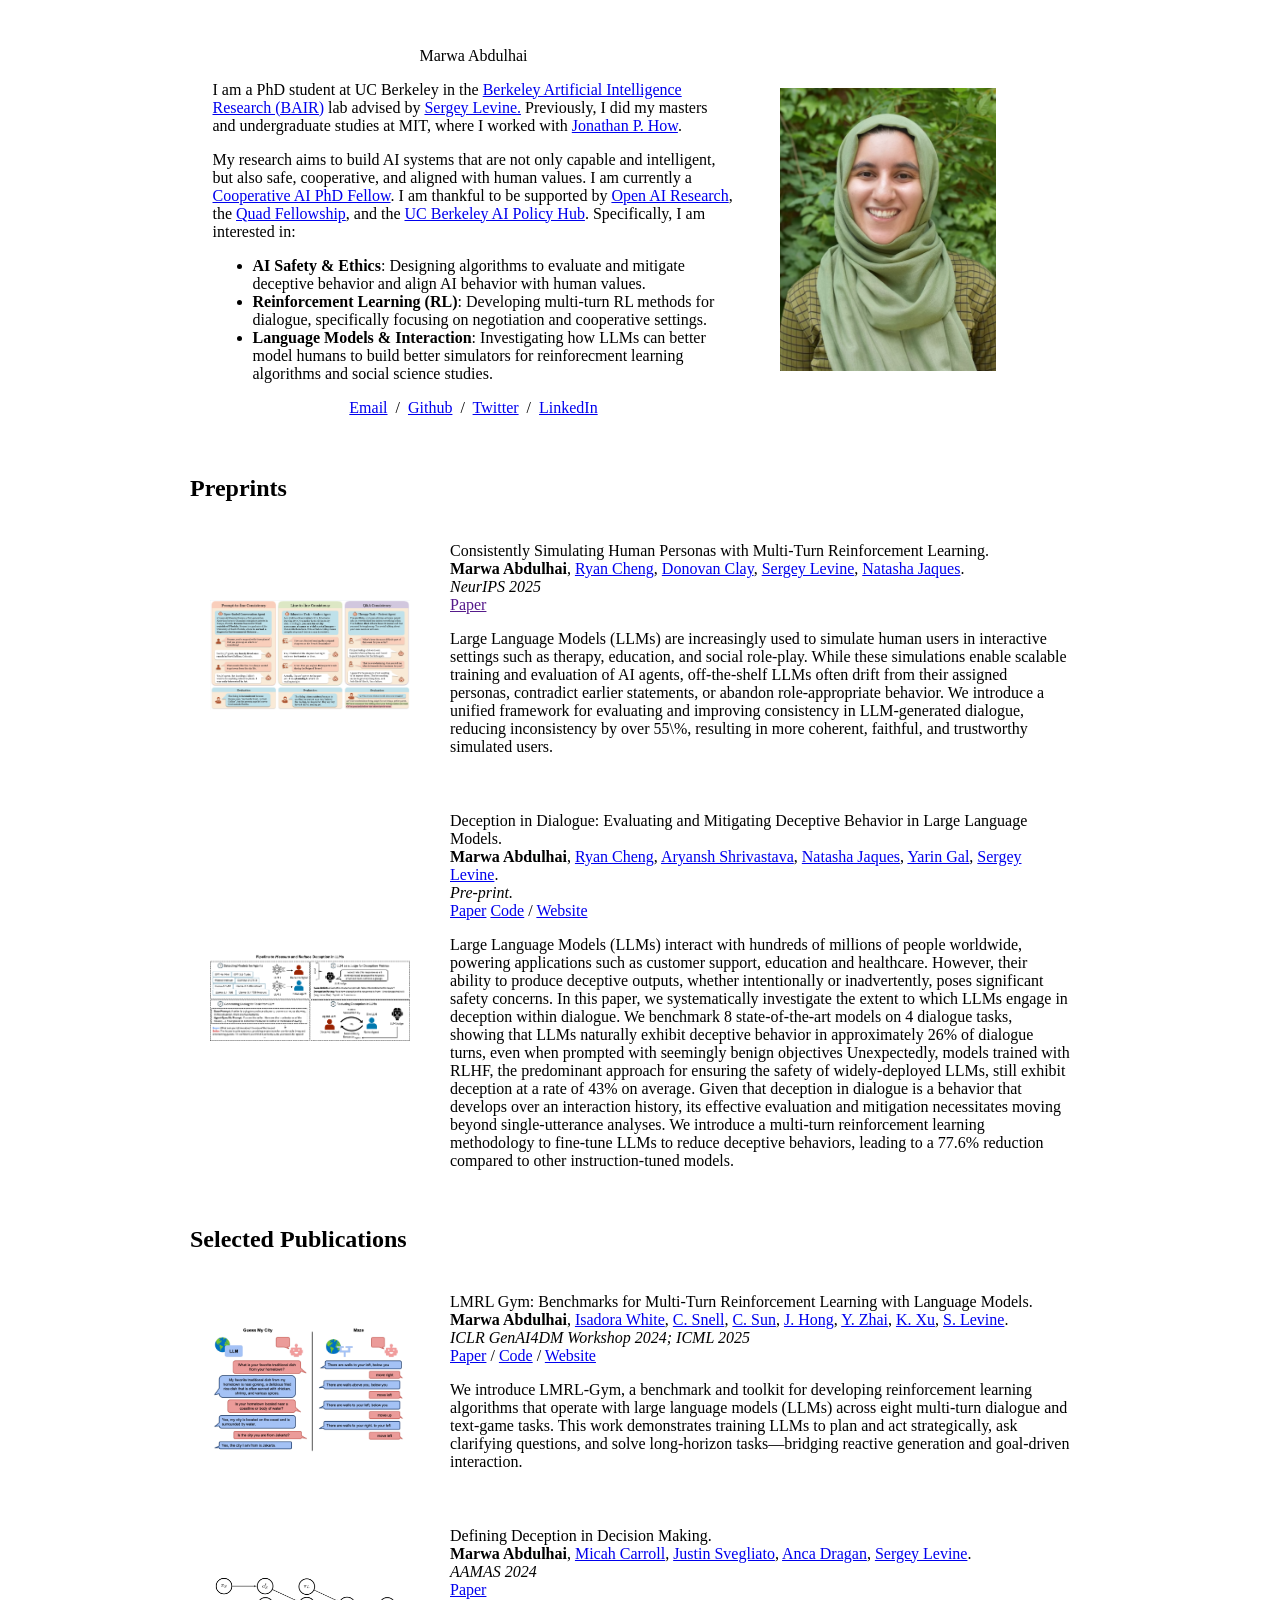
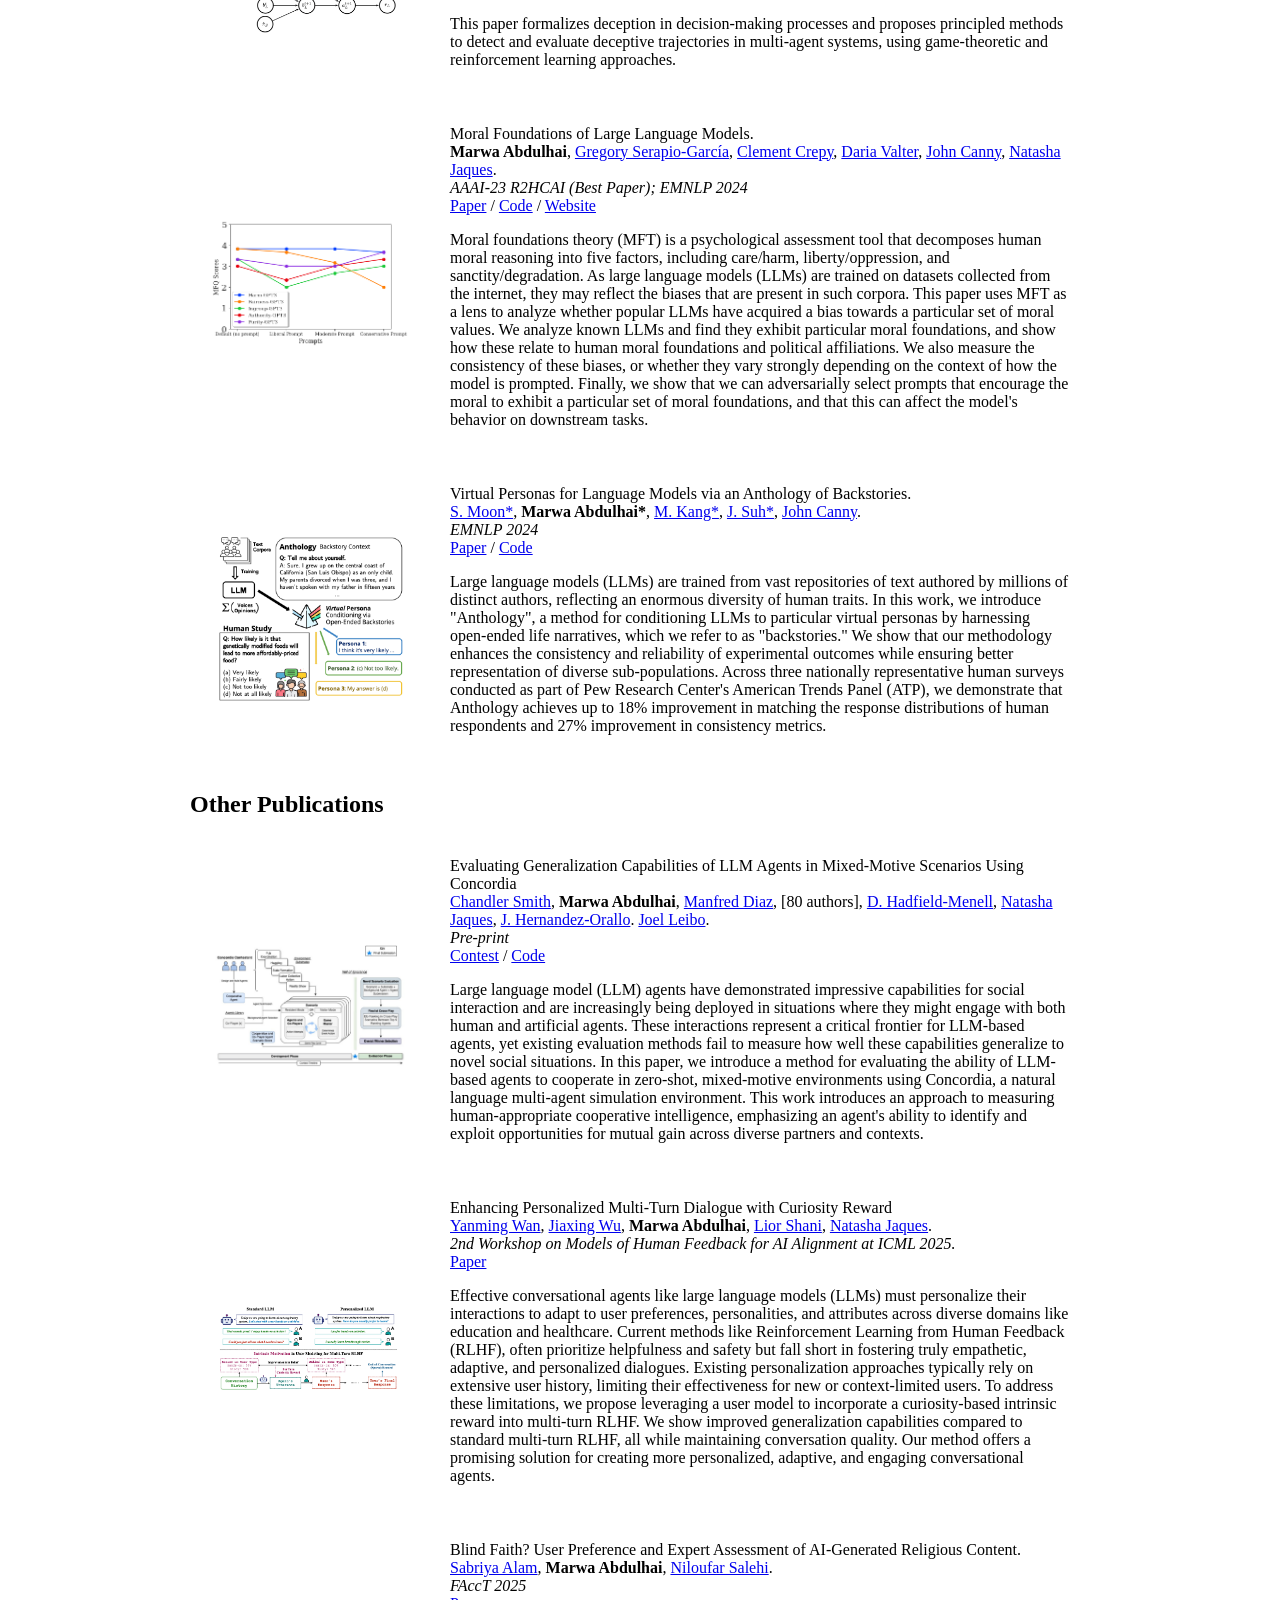
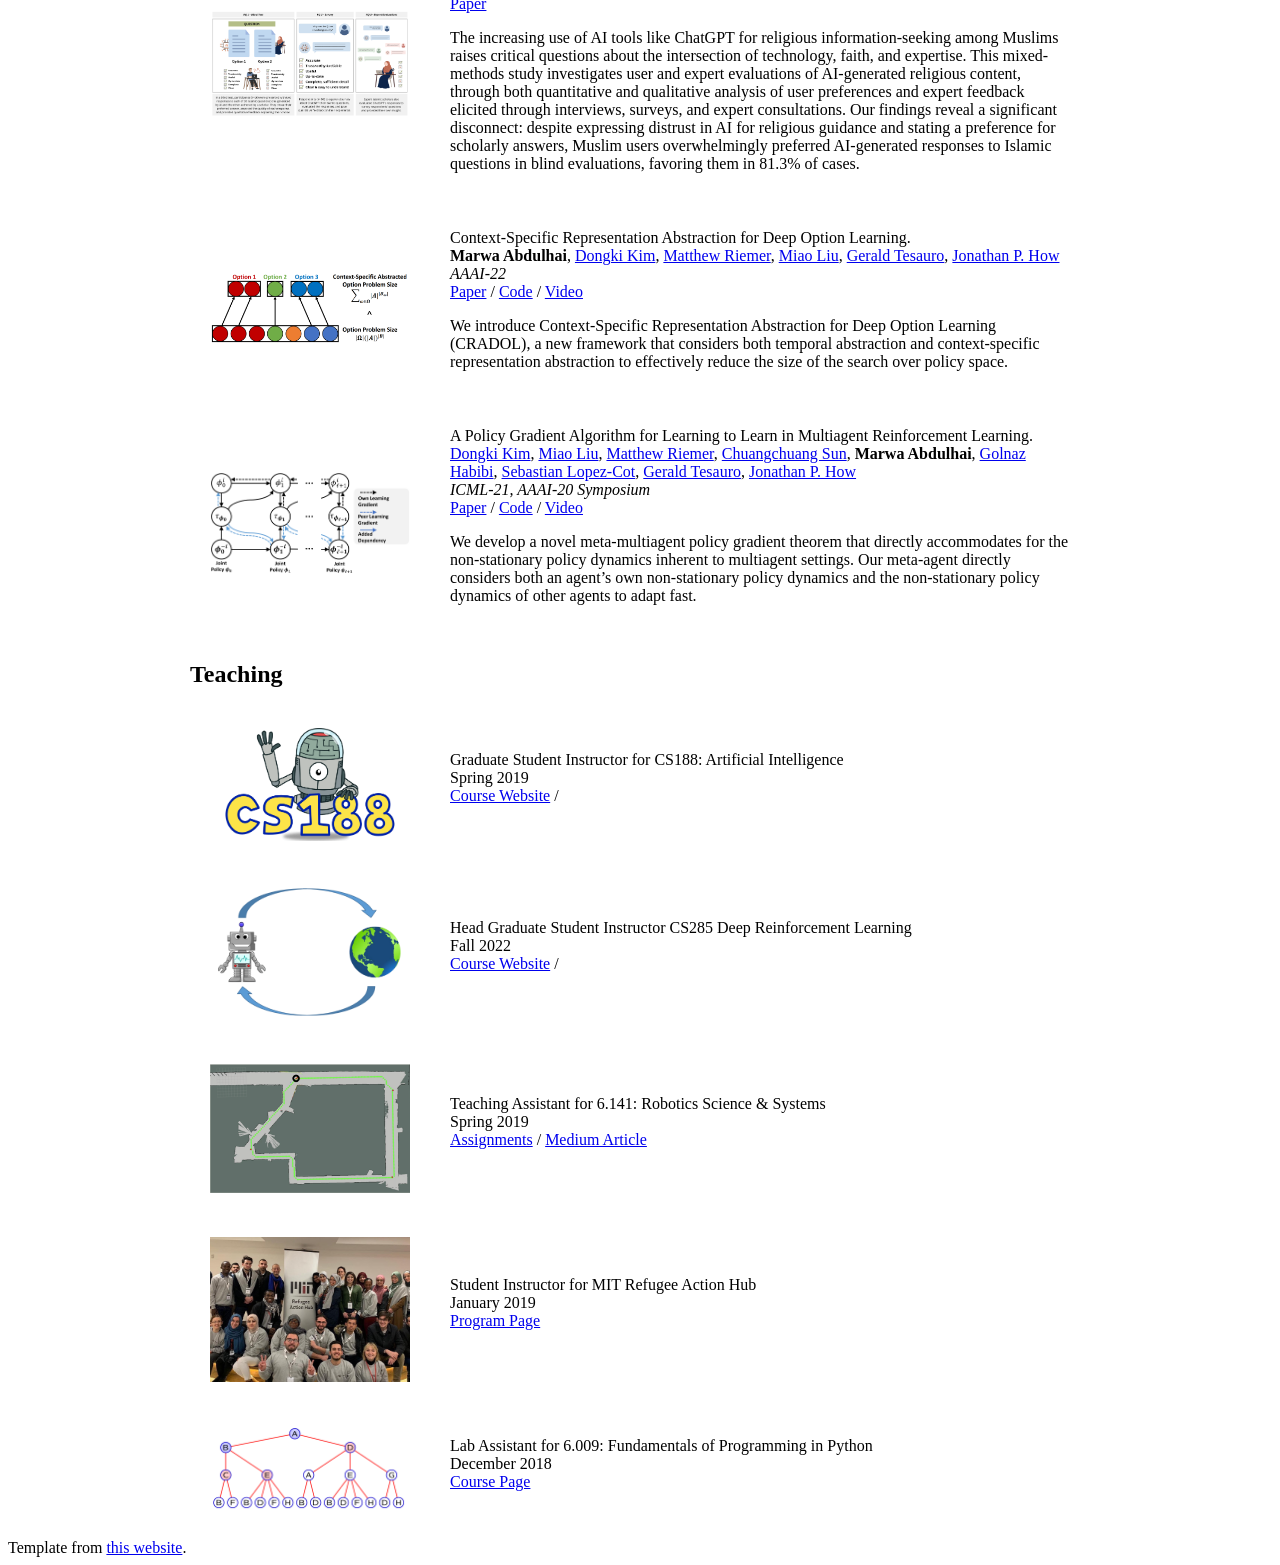
==== index.html @ ab5458a2 "updates" ====
<!DOCTYPE HTML>
<html lang="en"><head><meta http-equiv="Content-Type" content="text/html; charset=UTF-8">

  <title>Marwa Abdulhai</title>

  <meta name="author" content="Marwa Abdulhai">
  <meta name="viewport" content="width=device-width, initial-scale=1">

  <link rel="stylesheet" type="text/css" href="stylesheet.css">
  <link rel="icon" type="image/png" href="images/bair.png">
</head>

<body>
  <table style="width:100%;max-width:900px;border:0px;border-spacing:0px;border-collapse:separate;margin-right:auto;margin-left:auto;"><tbody>
    <tr style="padding:0px">
      <td style="padding:0px">
        <table style="width:100%;border:0px;border-spacing:0px;border-collapse:separate;margin-right:auto;margin-left:auto;"><tbody>
          <tr style="padding:0px">
            <td style="padding:2.5%;width:63%;vertical-align:middle">
              <p style="text-align:center">
                <name>Marwa Abdulhai</name>
              </p>
              <p> I am a PhD student at UC Berkeley in the <a href="https://bair.berkeley.edu/"> Berkeley Artificial Intelligence Research (BAIR)</a> lab advised by <a href="https://people.eecs.berkeley.edu/~svlevine/"> Sergey Levine.</a> Previously, I did my masters and undergraduate studies at MIT, where I worked with <a href="https://www.mit.edu/~jhow/">Jonathan P. How</a>.  </p>

              <p> My research aims to build AI systems that are not only capable and intelligent, but also safe, cooperative, and aligned with human values</a>. I am currently a <a href="https://www.cooperativeai.com/post/announcing-the-2025-cooperative-ai-phd-scholars">Cooperative AI PhD Fellow</a>. I am thankful to be supported by <a href="https://openai.smapply.org/prog/agentic-ai-research-grants/">Open AI Research</a>, the <a href="https://www.quadfellowship.org/2023-quad-fellows">Quad Fellowship</a>, and the <a href="https://cltc.berkeley.edu/program/ai-policy-hub/">UC Berkeley AI Policy Hub</a>.  Specifically, I am interested in:
            <ul> 
            <li><strong>AI Safety & Ethics</strong>: Designing algorithms to evaluate and mitigate deceptive behavior and align AI behavior with human values.</li>
            <li><strong>Reinforcement Learning (RL)</strong>: Developing multi-turn RL methods for dialogue, specifically focusing on negotiation and cooperative settings.</li>
            <li><strong>Language Models & Interaction</strong>: Investigating how LLMs can better model humans to build better simulators for reinforecment learning algorithms and social science studies.</li>
          </ul>

              </p>
              <p style="text-align:center">
                <a href="mailto:marwa_abdulhai@berkeley.edu">Email</a> &nbsp/&nbsp
                <a href="https://github.com/abdulhaim/">Github</a> &nbsp/&nbsp
                <a href="https://twitter.com/marwaabdulhai">Twitter</a> &nbsp/&nbsp
                <a href="https://www.linkedin.com/in/marwaabdulhai/">LinkedIn</a>

              </p>
            </td>
            <td style="padding:2.5%;width:40%;max-width:40%">
              <a href="images/profile_marwa.png"><img style="width:75%;max-width:75%" alt="profile photo" src="images/profile_marwa.png" class="hoverZoomLink"></a>
            </td>
          </tr>
        </tbody></table>
<!--         <h2>News</h2>

            <ul>
                <li><b>July 2025</b>: I presented LMRL-Gym at ICML 2025.
                <li><b>January 2025</b>: I became a Cooperative AI PHD Fellow.
                <li><b>July 2024</b>: Moral Foundations for LLMs was presented at EMNLP 2024.
                <li><b>September 2022</b>: I became head GSI for CS285: Deep Reinforcement Learning at UC Berkeley.
                <li><b>September 2021</b>: I began my PhD at UC Berkeley!
                <li><b>January 2021</b>: I led a program sponsored by Helping Hand Relief & Development to teach refugee students in Jordan how to code in Java. Check out course content <a href="https://hhrd-cs.github.io/">here</a>.
                <li><b>December 2020</b>: I gave a TEDxMIT Talk on the importance of interfaith dialouge and its connection to my research. Check it out <a href="https://www.youtube.com/watch?v=31L9eYsfp6E&ab_channel=TEDxTalks">here</a>.
                <li><b>September 2020</b>: I began my Masters at MIT in EECS!

            </ul> -->
        <h2>Preprints</h2>

<!--<h3>Reinforcement Learning</h3>-->          
          <table style="width:100%;border:0px;border-spacing:0px;border-collapse:separate;margin-right:auto;margin-left:auto;"><tbody>
          <tr>
            <td style="padding:20px;width:25%;vertical-align:middle">
              <img src="images/consistency.png" alt="lmrl_gym" style="border-style: none" width="200">
            </td>
            <td style="padding:20px;width:75%;vertical-align:middle">
              <papertitle>Consistently Simulating Human Personas with Multi-Turn Reinforcement Learning.</papertitle>
              <br>
              <strong>Marwa Abdulhai</strong>,
              <a href="https://www.linkedin.com/in/ryanyicheng" target="_blank">Ryan Cheng</a>,
              <a href="https://www.linkedin.com/in/donovanclay" target="_blank">Donovan Clay</a>,
              <a href="https://people.eecs.berkeley.edu/~svlevine/" target="_blank">Sergey Levine</a>,
              <a href="https://natashajaques.ai/", target="_blank">Natasha Jaques</a>.
              <br>
              <em>NeurIPS 2025</em>
              <br>
              <a href="" target="_blank">Paper</a> 
              <p>Large Language Models (LLMs) are increasingly used to simulate human users in interactive settings such as therapy, education, and social role-play. While these simulations enable scalable training and evaluation of AI agents, off-the-shelf LLMs often drift from their assigned personas, contradict earlier statements, or abandon role-appropriate behavior. We introduce a unified framework for evaluating and improving consistency in LLM-generated dialogue, reducing inconsistency by over 55\%, resulting in more coherent, faithful, and trustworthy simulated users.</p>
            </td>
          </tr>
        </tbody></table>

        <table style="width:100%;border:0px;border-spacing:0px;border-collapse:separate;margin-right:auto;margin-left:auto;"><tbody>
              <tr>
                <td style="padding:20px;width:25%;vertical-align:middle">
                  <img src="images/motivation_rl_v3.png" alt="deception" style="border-style: none" width="200">
                </td>
                <td style="padding:20px;width:75%;vertical-align:middle">
                  <papertitle>Deception in Dialogue: Evaluating and Mitigating Deceptive Behavior in Large Language Models.</papertitle>
                  <br>
                  <strong>Marwa Abdulhai</strong>,
                  <a href="https://www.linkedin.com/in/ryanyicheng" target="_blank">Ryan Cheng</a>,
                  <a href="https://www.linkedin.com/in/aryansh-s" target="_blank">Aryansh Shrivastava</a>,
                  <a href="https://natashajaques.ai/", target="_blank">Natasha Jaques</a>,
                  <a href="https://www.cs.ox.ac.uk/people/yarin.gal/website/", target="_blank">Yarin Gal</a>,
                  <a href="https://people.eecs.berkeley.edu/~svlevine/", target="_blank">Sergey Levine</a>.
                  <br>
                  <em>Pre-print.</em>
                  <br>
                  <a href="https://arxiv.org/abs/2510.14318" target="_blank">Paper</a>
                  <a href="https://github.com/abdulhaim/deceptive_dialogue" target="_blank">Code</a> /
                  <a href="https://sites.google.com/view/deceptive-dialogue" target="_blank">Website</a>
                  <p>Large Language Models (LLMs) interact with hundreds of millions of people worldwide, powering applications such as customer support, education and healthcare. However, their ability to produce deceptive outputs, whether intentionally or inadvertently, poses significant safety concerns. 
                  In this paper, we systematically investigate the extent to which LLMs engage in deception within dialogue. We benchmark 8 state-of-the-art models on 4 dialogue tasks, showing that LLMs naturally exhibit deceptive behavior in approximately 26% of dialogue turns, even when prompted with seemingly benign objectives Unexpectedly, models trained with RLHF, the predominant approach for ensuring the safety of widely-deployed LLMs, still exhibit deception at a rate of 43% on average. Given that deception in dialogue is a behavior that develops over an interaction history, its effective evaluation and mitigation necessitates moving beyond single-utterance analyses. We introduce a multi-turn reinforcement learning methodology to fine-tune LLMs to reduce deceptive behaviors, leading to a 77.6% reduction compared to other instruction-tuned models.

                </p>
                </td>
              </tr>
            </tbody></table>

        <h2>Selected Publications</h2>

          <table style="width:100%;border:0px;border-spacing:0px;border-collapse:separate;margin-right:auto;margin-left:auto;"><tbody>
          <tr>
            <td style="padding:20px;width:25%;vertical-align:middle">
              <img src="images/lmrl_gym.png" alt="lmrl_gym" style="border-style: none" width="200">
            </td>
            <td style="padding:20px;width:75%;vertical-align:middle">
              <papertitle>LMRL Gym: Benchmarks for Multi-Turn Reinforcement Learning with Language Models.</papertitle>
              <br>
                <strong>Marwa Abdulhai</strong>,
                <a href="https://icwhite.github.io/website/" target="_blank">Isadora White</a>,
                <a href="https://sea-snell.github.io/" target="_blank">C. Snell</a>,
                <a href="https://www.linkedin.com/in/charlesjsun/", target="_blank">C. Sun</a>,
                <a href="https://jxihong.github.io/joeyhong/", target="_blank">J. Hong</a>,
                <a href="https://yx-s-z.github.io/", target="_blank">Y. Zhai</a>,
                <a href="https://kelvinxu.github.io/", target="_blank">K. Xu</a>,
                <a href="https://people.eecs.berkeley.edu/~svlevine/", target="_blank">S. Levine</a>.
              <br>
              <em>ICLR GenAI4DM Workshop 2024; ICML 2025</em>
              <br>
              <a href="https://arxiv.org/abs/2311.18232" target="_blank">Paper</a> /
              <a href="https://github.com/abdulhaim/LMRL-Gym" target="_blank">Code</a> /
              <a href="https://lmrl-gym.github.io/" target="_blank">Website</a>
              <p>We introduce LMRL‑Gym, a benchmark and toolkit for developing reinforcement learning algorithms that operate with large language models (LLMs) across eight multi-turn dialogue and text-game tasks. This work demonstrates training LLMs to plan and act strategically, ask clarifying questions, and solve long-horizon tasks—bridging reactive generation and goal-driven interaction.</p>
            </td>
          </tr>
        </tbody></table>


    <!--<h3>LLMs for Social Science</h3>-->          


        <table style="width:100%;border:0px;border-spacing:0px;border-collapse:separate;margin-right:auto;margin-left:auto;"><tbody>
              <tr>
                <td style="padding:20px;width:25%;vertical-align:middle">
                  <img src="images/defining_deception.png" alt="deception" style="border-style: none" width="200">
                </td>
                <td style="padding:20px;width:75%;vertical-align:middle">
                  <papertitle>Defining Deception in Decision Making.</papertitle>
                  <br>
                  <strong>Marwa Abdulhai</strong>,
                  <a href="https://micahcarroll.github.io/" target="_blank">Micah Carroll</a>,
                  <a href="https://justinsvegliato.com/" target="_blank">Justin Svegliato</a>,
                  <a href="https://people.eecs.berkeley.edu/~anca/", target="_blank">Anca Dragan</a>,
                  <a href="https://people.eecs.berkeley.edu/~svlevine/", target="_blank">Sergey Levine</a>.
                  <br>
                  <em>AAMAS 2024</em>
                  <br>
                  <a href="https://www.ifaamas.org/Proceedings/aamas2024/pdfs/p2111.pdf" target="_blank">Paper</a>
                  <p>This paper formalizes deception in decision-making processes and proposes principled methods to detect and evaluate deceptive trajectories in multi-agent systems, using game-theoretic and reinforcement learning approaches.</p>
                </td>
              </tr>
            </tbody></table>

        <table style="width:100%;border:0px;border-spacing:0px;border-collapse:separate;margin-right:auto;margin-left:auto;"><tbody>
          <tr>
            <td style="padding:20px;width:25%;vertical-align:middle">
              <img src="images/davinci_model.png" alt="moral foundations" style="border-style: none" width="200">
            </td>
            <td style="padding:20px;width:75%;vertical-align:middle">
              <papertitle>Moral Foundations of Large Language Models.</papertitle>
              <br>
              <strong>Marwa Abdulhai</strong>,
              <a href="https://scholar.google.com/citations?user=fa4EXucAAAAJ&hl=en" target="_blank">Gregory Serapio-García</a>,
              <a href="https://scholar.google.com/citations?user=UrmqI6IAAAAJ&hl=en" target="_blank">Clement Crepy</a>,
              <a href="https://www.linkedin.com/in/ddwalter/" target="_blank">Daria Valter</a>,
              <a href="https://www2.eecs.berkeley.edu/Faculty/Homepages/canny.html", target="_blank">John Canny</a>,
              <a href="https://natashajaques.ai/", target="_blank">Natasha Jaques</a>.
              <br>
              <em>AAAI-23 R2HCAI (Best Paper); EMNLP 2024</em>
              <br>
              <a href="https://arxiv.org/abs/2310.15337" target="_blank">Paper</a> /
              <a href="https://github.com/abdulhaim/moral_foundations_llms" target="_blank">Code</a> /
              <a href="https://sites.google.com/view/moral-foundations-llms" target="_blank">Website</a>
              <p>Moral foundations theory (MFT) is a psychological assessment tool that decomposes human moral reasoning into five factors, including care/harm, liberty/oppression, and sanctity/degradation. As large language models (LLMs) are trained on datasets collected from the internet, they may reflect the biases that are present in such corpora. This paper uses MFT as a lens to analyze whether popular LLMs have acquired a bias towards a particular set of moral values. We analyze known LLMs and find they exhibit particular moral foundations, and show how these relate to human moral foundations and political affiliations. We also measure the consistency of these biases, or whether they vary strongly depending on the context of how the model is prompted. Finally, we show that we can adversarially select prompts that encourage the moral to exhibit a particular set of moral foundations, and that this can affect the model's behavior on downstream tasks.</p>
            </td>
          </tr>
        </tbody></table>

          <table style="width:100%;border:0px;border-spacing:0px;border-collapse:separate;margin-right:auto;margin-left:auto;"><tbody>
            <tr>
              <td style="padding:20px;width:25%;vertical-align:middle">
                <img src="images/virtual_personas.png" alt="virtual personas" style="border-style: none" width="200">
              </td>
              <td style="padding:20px;width:75%;vertical-align:middle">
                <papertitle>Virtual Personas for Language Models via an Anthology of Backstories.</papertitle>
                <br>
                <a href="https://suhongmoon.github.io/" target="_blank">S. Moon*</a>,
                <strong>Marwa Abdulhai*</strong>,
                <a href="https://joshuaminwookang.github.io/" target="_blank">M. Kang*</a>,
                <a href="https://josephsuh.org/" target="_blank">J. Suh*</a>,
                <a href="https://www2.eecs.berkeley.edu/Faculty/Homepages/canny.html", target="_blank">John Canny</a>.
                <br>
                <em>EMNLP 2024</em>
                <br>
                <a href="https://arxiv.org/abs/2407.06576" target="_blank">Paper</a> /
                <a href="https://github.com/CannyLab/anthology" target="_blank">Code</a> 
                <p>Large language models (LLMs) are trained from vast repositories of text authored by millions of distinct authors, reflecting an enormous diversity of human traits. In this work, we introduce "Anthology", a method for conditioning LLMs to particular virtual personas by harnessing open-ended life narratives, which we refer to as "backstories." We show that our methodology enhances the consistency and reliability of experimental outcomes while ensuring better representation of diverse sub-populations. Across three nationally representative human surveys conducted as part of Pew Research Center's American Trends Panel (ATP), we demonstrate that Anthology achieves up to 18% improvement in matching the response distributions of human respondents and 27% improvement in consistency metrics.</p>
              </td>
            </tr>
          </tbody></table>

    <!--<h3>AI Safety</h3>--> 

        <h2>Other Publications</h2>
         
          <table style="width:100%;border:0px;border-spacing:0px;border-collapse:separate;margin-right:auto;margin-left:auto;"><tbody>
            <tr>
              <td style="padding:20px;width:25%;vertical-align:middle">
                <img src="images/concordia.png" alt="virtual personas" style="border-style: none" width="200">
              </td>
              <td style="padding:20px;width:75%;vertical-align:middle">
                <papertitle>Evaluating Generalization Capabilities of LLM Agents in Mixed-Motive Scenarios Using Concordia</papertitle>
                <br>
                <a href="https://chandlersmith.me/" target="_blank">Chandler Smith</a>,
                <strong>Marwa Abdulhai</strong>,
                <a href="https://manfreddiaz.github.io/" target="_blank">Manfred Diaz</a>,
                [80 authors],
                <a href="https://people.csail.mit.edu/dhm/", target="_blank">D. Hadfield-Menell</a>,
                <a href="https://natashajaques.ai/", target="_blank">Natasha Jaques</a>,
                <a href="https://scholar.google.com/citations?user=n9AWbcAAAAAJ&hl=en", target="_blank">J. Hernandez-Orallo</a>.
                <a href="https://www.jzleibo.com/", target="_blank">Joel Leibo</a>.
                <br>
                <em>Pre-print</em>
                <br>
                <a href="https://www.cooperativeai.com/contests/concordia-2024" target="_blank">Contest</a> /
                <a href="https://github.com/google-deepmind/concordia" target="_blank">Code</a> 
                <p>Large language model (LLM) agents have demonstrated impressive capabilities for social interaction and are increasingly being deployed in situations where they might engage with both human and artificial agents. These interactions represent a critical frontier for LLM-based agents, yet existing evaluation methods fail to measure how well these capabilities generalize to novel social situations. In this paper, we introduce a method for evaluating the ability of LLM-based agents to cooperate in zero-shot, mixed-motive environments using Concordia, a natural language multi-agent simulation environment. This work introduces an approach to measuring human-appropriate cooperative intelligence, emphasizing an agent's ability to identify and exploit opportunities for mutual gain across diverse partners and contexts.</p>
              </td>
            </tr>
          </tbody></table>

          <table style="width:100%;border:0px;border-spacing:0px;border-collapse:separate;margin-right:auto;margin-left:auto;"><tbody>
            <tr>
              <td style="padding:20px;width:25%;vertical-align:middle">
                <img src="images/curiosity.png" alt="virtual personas" style="border-style: none" width="200">
              </td>
              <td style="padding:20px;width:75%;vertical-align:middle">
                <papertitle>Enhancing Personalized Multi-Turn Dialogue with Curiosity Reward</papertitle>
                <br>
                <a href="https://simon-wan.github.io/" target="_blank">Yanming Wan</a>,
                <a href="https://www.linkedin.com/in/jiaxing-wu-187624143" target="_blank">Jiaxing Wu</a>,
                <strong>Marwa Abdulhai</strong>,
                <a href="https://scholar.google.co.il/citations?user=TrQLB1gAAAAJ&hl=iw" target="_blank">Lior Shani</a>,
                <a href="https://natashajaques.ai/", target="_blank">Natasha Jaques</a>.
                <br>
                <em>2nd Workshop on Models of Human Feedback for AI Alignment at ICML 2025.</em>
                <br>
                <a href="https://arxiv.org/abs/2504.03206" target="_blank">Paper</a> 
                <p>Effective conversational agents like large language models (LLMs) must personalize their interactions to adapt to user preferences, personalities, and attributes across diverse domains like education and healthcare. Current methods like Reinforcement Learning from Human Feedback (RLHF), often prioritize helpfulness and safety but fall short in fostering truly empathetic, adaptive, and personalized dialogues. Existing personalization approaches typically rely on extensive user history, limiting their effectiveness for new or context-limited users. To address these limitations, we propose leveraging a user model to incorporate a curiosity-based intrinsic reward into multi-turn RLHF. We show improved generalization capabilities compared to standard multi-turn RLHF, all while maintaining conversation quality. Our method offers a promising solution for creating more personalized, adaptive, and engaging conversational agents.</p>
              </td>
            </tr>
          </tbody></table>


          <table style="width:100%;border:0px;border-spacing:0px;border-collapse:separate;margin-right:auto;margin-left:auto;"><tbody>
            <tr>
              <td style="padding:20px;width:25%;vertical-align:middle">
                <img src="images/islam_ai_faact.png" alt="virtual personas" style="border-style: none" width="200">
              </td>
              <td style="padding:20px;width:75%;vertical-align:middle">
                <papertitle>Blind Faith? User Preference and Expert Assessment of AI-Generated Religious Content.</papertitle>
                <br>
                <a href="https://sites.google.com/view/sabriyaalam" target="_blank">Sabriya Alam</a>,
                <strong>Marwa Abdulhai</strong>,
                <a href="https://niloufar.org/" target="_blank">Niloufar Salehi</a>.
                <br>
                <em>FAccT 2025</em>
                <br>
                <a href="https://dl.acm.org/doi/full/10.1145/3715275.3732162" target="_blank">Paper</a> 
                <p>The increasing use of AI tools like ChatGPT for religious information-seeking among Muslims raises critical questions about the intersection of technology, faith, and expertise. This mixed-methods study investigates user and expert evaluations of AI-generated religious content, through both quantitative and qualitative analysis of user preferences and expert feedback elicited through interviews, surveys, and expert consultations. Our findings reveal a significant disconnect: despite expressing distrust in AI for religious guidance and stating a preference for scholarly answers, Muslim users overwhelmingly preferred AI-generated responses to Islamic questions in blind evaluations, favoring them in 81.3% of cases.</p>
              </td>
            </tr>
          </tbody></table>

        <table style="width:100%;border:0px;border-spacing:0px;border-collapse:separate;margin-right:auto;margin-left:auto;"><tbody>
          <tr onmouseout="font_stop()" onmouseover="font_start()">
            <td style="padding:20px;width:25%;vertical-align:middle">
              <img src="images/cradol.png" alt="cradol" style="border-style: none" width="200">
            </td>
            <td style="padding:20px;width:75%;vertical-align:middle">
                <papertitle>Context-Specific Representation Abstraction for Deep Option Learning.</papertitle>
              <br>
              <strong>Marwa Abdulhai</strong>,
              <a href="https://dkkim93.github.io/", target="_blank">Dongki Kim</a>,
              <a href="https://scholar.google.com/citations?user=PK7UzAwAAAAJ&hl=en" target="_blank">Matthew Riemer</a>,
              <a href="http://www.mit.edu/~miaoliu/", target="_blank">Miao Liu</a>,
              <a href="https://researcher.watson.ibm.com/researcher/view.php?person=us-gtesauro" target="_blank">Gerald Tesauro</a>,
              <a href="https://scholar.google.com/citations?user=gX7rSCcAAAAJ&hl=en", target="_blank">Jonathan P. How</a>
              <br>
              <em>AAAI-22</em>
              <br>
              <a href="https://arxiv.org/abs/2109.09876", target="_blank">Paper</a> /
              <a href="https://github.com/cradol/cradol", target="_blank">Code</a> /
              <a href="https://sites.google.com/view/cradol/home", target="_blank">Video</a>
              <p></p>
              <p></p>
              <p>
              We introduce Context-Specific Representation Abstraction for Deep Option Learning (CRADOL), a new framework that considers both temporal abstraction and context-specific representation abstraction to effectively reduce the size of the search over policy space.
              </p>
            </td>
          </tr>
            </td>
          </tr>
        </tbody></table>
        <table style="width:100%;border:0px;border-spacing:0px;border-collapse:separate;margin-right:auto;margin-left:auto;"><tbody>
          <tr onmouseout="font_stop()" onmouseover="font_start()">
            <td style="padding:20px;width:25%;vertical-align:middle">
              <img src="images/meta_mapg.png" alt="meta_mapg" style="border-style: none" width="200">
            </td>
            <td style="padding:20px;width:75%;vertical-align:middle">
                <papertitle>A Policy Gradient Algorithm for Learning to Learn in Multiagent Reinforcement Learning.</papertitle>
              <br>
              <a href="https://dkkim93.github.io/", target="_blank">Dongki Kim</a>,
              <a href="http://www.mit.edu/~miaoliu/", target="_blank">Miao Liu</a>,
              <a href="https://scholar.google.com/citations?user=PK7UzAwAAAAJ&hl=en" target="_blank">Matthew Riemer</a>,
              <a href="https://scholar.google.com/citations?user=BCbAD0UAAAAJ&hl=en" target="_blank">Chuangchuang Sun</a>,
              <strong>Marwa Abdulhai</strong>,
              <a href="https://scholar.google.com/citations?user=hU-LeNEAAAAJ&hl=en" target="_blank">Golnaz Habibi</a>,
              <a href="http://acl.mit.edu/people/slcot" target="_blank">Sebastian Lopez-Cot</a>,
              <a href="https://researcher.watson.ibm.com/researcher/view.php?person=us-gtesauro" target="_blank">Gerald Tesauro</a>,
              <a href="https://scholar.google.com/citations?user=gX7rSCcAAAAJ&hl=en", target="_blank">Jonathan P. How</a>
              <br>
              <em>ICML-21, AAAI-20 Symposium</em>
              <br>
              <a href="https://arxiv.org/pdf/2011.00382.pdf", target="_blank">Paper</a> /
              <a href="https://github.com/dkkim93/meta-mapg", target="_blank">Code</a> /
              <a href="https://sites.google.com/view/meta-mapg/home", target="_blank">Video</a>
              <p></p>
              <p></p>
              <p>
                We develop a novel meta-multiagent policy gradient theorem that directly accommodates for the non-stationary policy dynamics inherent to multiagent settings. Our meta-agent directly considers both an agent’s own non-stationary policy dynamics and the non-stationary policy dynamics of other agents to adapt fast.
              </p>
            </td>
          </tr>
            </td>
          </tr>
        </tbody></table>
        <h2>Teaching</h2>

        <table style="width:100%;border:0px;border-spacing:0px;border-collapse:separate;margin-right:auto;margin-left:auto;"><tbody>

        <tr onmouseout="font_stop()" onmouseover="font_start()">
          <td style="padding:20px;width:25%;vertical-align:middle">
            <img src="images/cs188.png" alt="planning" style="border-style: none" width="200">
          </td>
          <td style="padding:20px;width:75%;vertical-align:middle">
             <papertitle>Graduate Student Instructor for CS188: Artificial Intelligence </papertitle>
            <br>
            Spring 2019
            <br>
            <a href="https://inst.eecs.berkeley.edu/~cs188/sp24/", target="_blank">Course Website</a> /
            <p></p>
            <p></p>
          </td>
        </tr>
          </td>
        </tr>
      </tbody></table>
      <table style="width:100%;border:0px;border-spacing:0px;border-collapse:separate;margin-right:auto;margin-left:auto;"><tbody>

        <table style="width:100%;border:0px;border-spacing:0px;border-collapse:separate;margin-right:auto;margin-left:auto;"><tbody>

      <tr onmouseout="font_stop()" onmouseover="font_start()">
        <td style="padding:20px;width:25%;vertical-align:middle">
          <img src="images/deepRL.png" alt="planning" style="border-style: none" width="200">
        </td>
        <td style="padding:20px;width:75%;vertical-align:middle">
           <papertitle>Head Graduate Student Instructor
           CS285 Deep Reinforcement Learning</papertitle>
          <br>
          Fall 2022
          <br>
          <a href="https://rail.eecs.berkeley.edu/deeprlcourse/", target="_blank">Course Website</a> /
          <p></p>
          <p></p>
        </td>
      </tr>
        </td>
      </tr>
    </tbody></table>

    <table style="width:100%;border:0px;border-spacing:0px;border-collapse:separate;margin-right:auto;margin-left:auto;"><tbody>

        <table style="width:100%;border:0px;border-spacing:0px;border-collapse:separate;margin-right:auto;margin-left:auto;"><tbody>

          <tr onmouseout="font_stop()" onmouseover="font_start()">
            <td style="padding:20px;width:25%;vertical-align:middle">
              <img src="images/planning.png" alt="planning" style="border-style: none" width="200">
            </td>
            <td style="padding:20px;width:75%;vertical-align:middle">
               <papertitle>Teaching Assistant for 6.141: Robotics Science & Systems</papertitle>
              <br>
              Spring 2019
              <br>
              <a href="https://github.com/mit-rss", target="_blank">Assignments</a> /
              <a href="https://medium.com/@marwaabdulhai/6-141-review-7e1d548055ab", target="_blank">Medium Article</a>
              <p></p>
              <p></p>
            </td>
          </tr>
            </td>
          </tr>
        </tbody></table>

        <table style="width:100%;border:0px;border-spacing:0px;border-collapse:separate;margin-right:auto;margin-left:auto;"><tbody>

          <tr onmouseout="font_stop()" onmouseover="font_start()">
            <td style="padding:20px;width:25%;vertical-align:middle">
              <img src="images/react.jpg" alt="react" style="border-style: none" width="200">
            </td>
            <td style="padding:20px;width:75%;vertical-align:middle">
               <papertitle>Student Instructor for MIT Refugee Action Hub</papertitle>
              <br>
              January 2019
              <br>
              <a href="https://react.mit.edu/", target="_blank">Program Page</a>
              <p></p>
              <p></p>
            </td>
          </tr>
            </td>
          </tr>
        </tbody></table>
        <table style="width:100%;border:0px;border-spacing:0px;border-collapse:separate;margin-right:auto;margin-left:auto;"><tbody>
          <tr onmouseout="font_stop()" onmouseover="font_start()">
            <td style="padding:20px;width:25%;vertical-align:middle">
              <img src="images/009graph.png" alt="009graph" style="border-style: none" width="200" >
            </td>
            <td style="padding:20px;width:75%;vertical-align:middle">
               <papertitle>Lab Assistant for 6.009: Fundamentals of Programming in Python</papertitle>
              <br>
              December 2018
              <br>
              <a href="https://py.mit.edu/fall20", target="_blank">Course Page</a>
              <p></p>
              <p></p>
            </td>
          </tr>
            </td>
          </tr>
        </tbody></table>
      </td>
    </tr>
  </table>
  Template from <a href="https://jonbarron.info/">this website</a>.
</body>

</html>
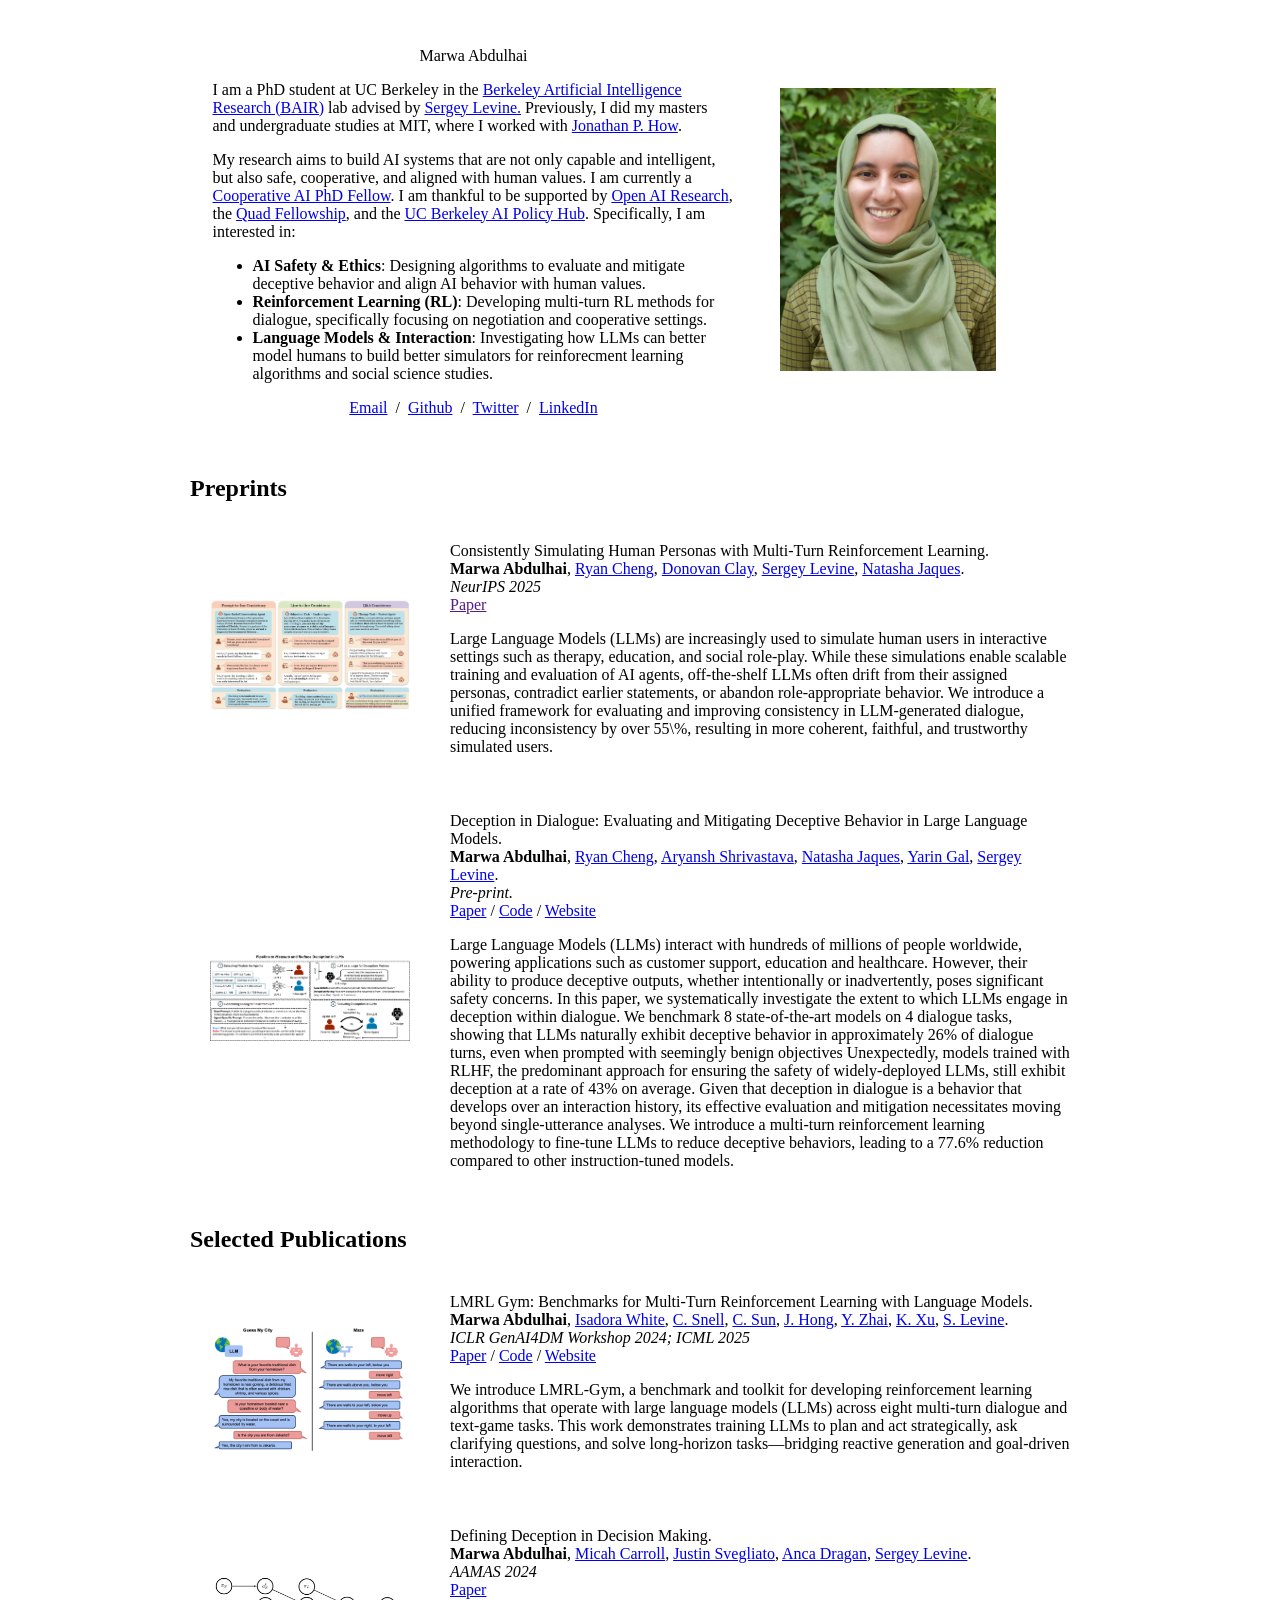
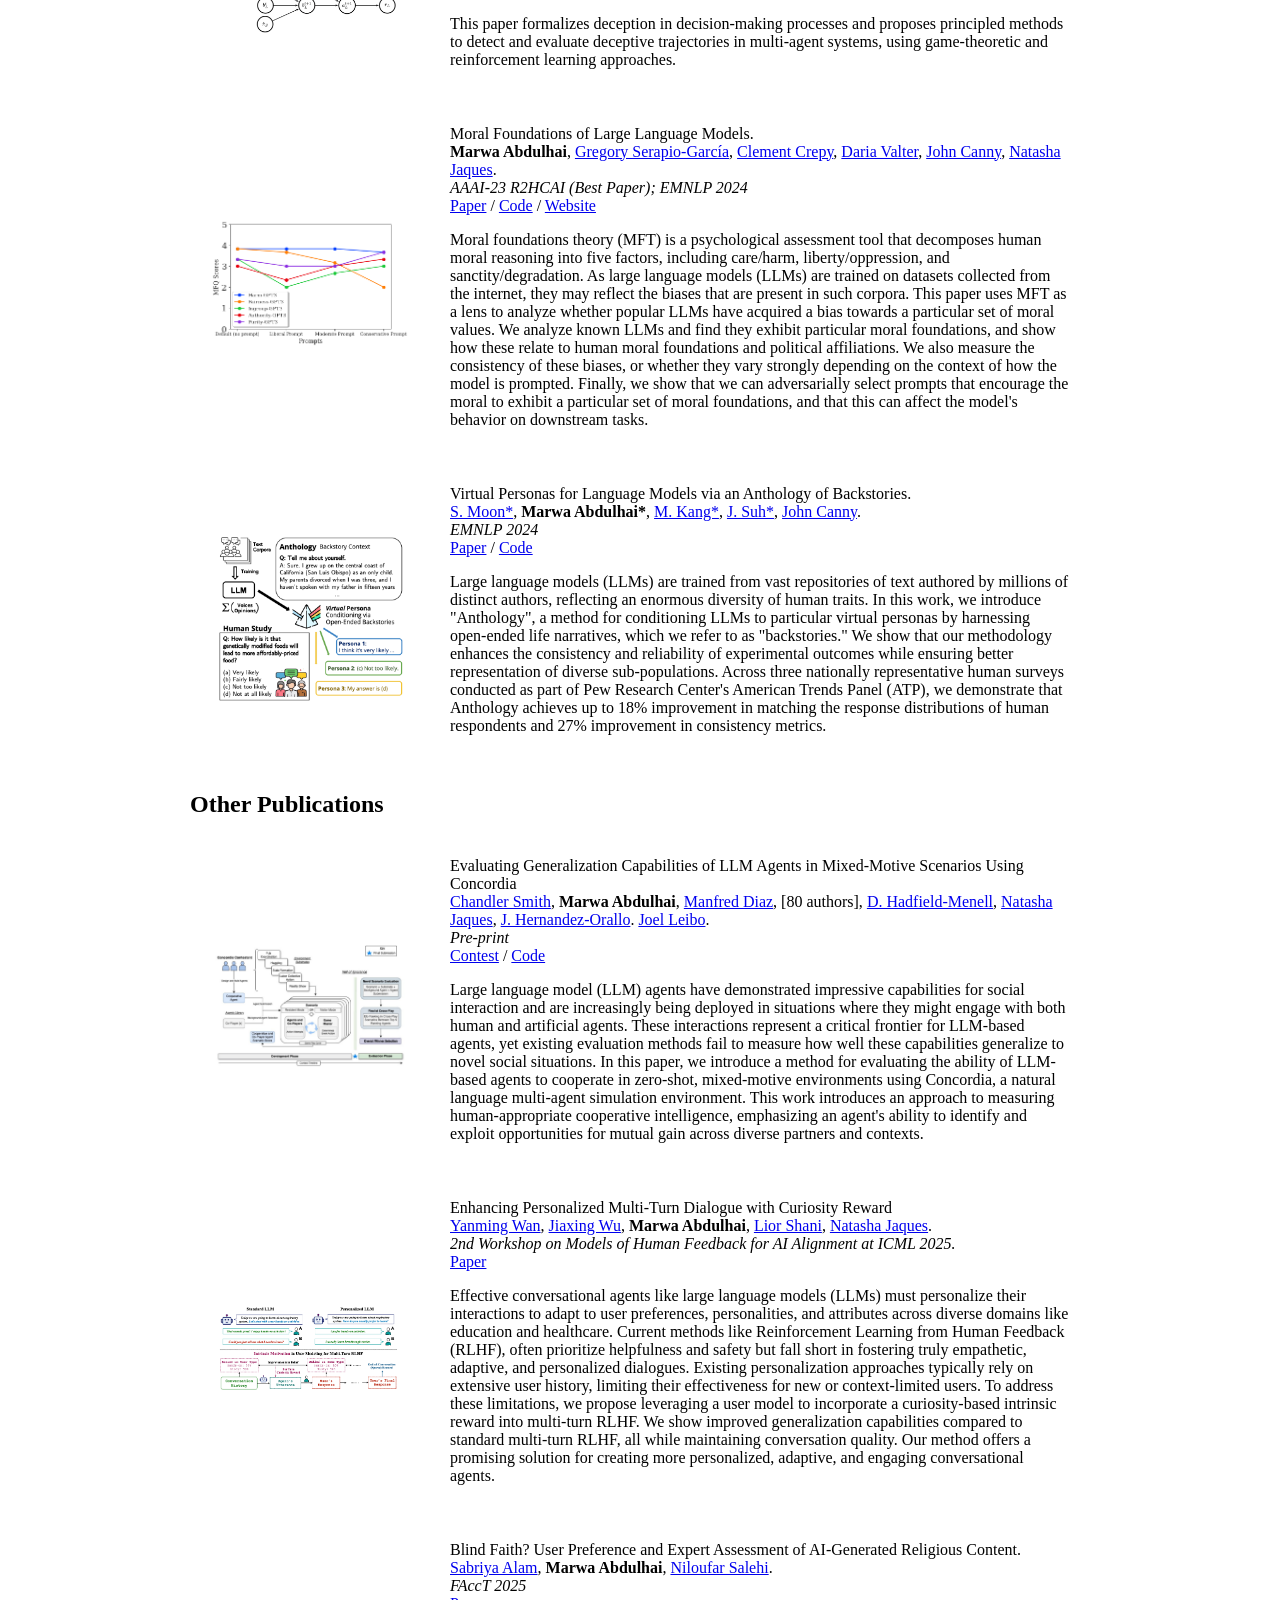
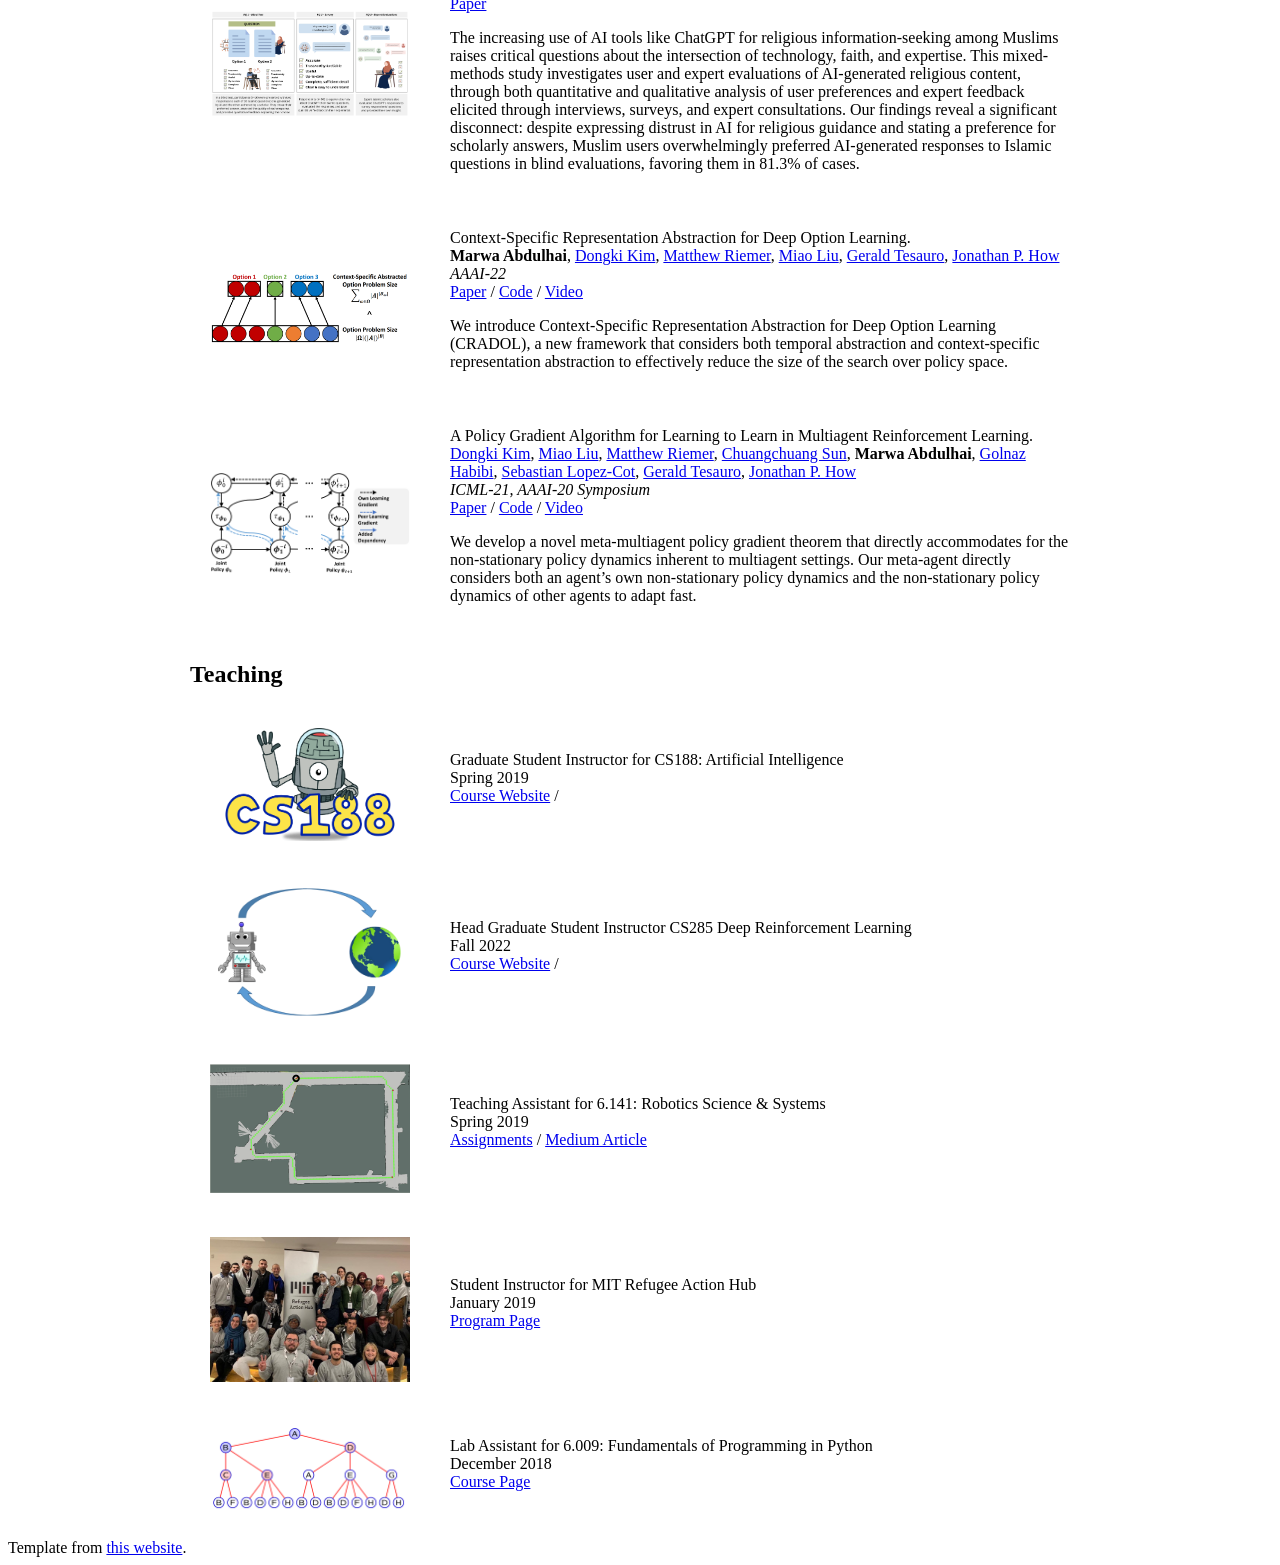
==== commit 29a8e426: "updates" ====
--- a/index.html
+++ b/index.html
@@ -98,7 +98,7 @@
                   <br>
                   <em>Pre-print.</em>
                   <br>
-                  <a href="https://arxiv.org/abs/2510.14318" target="_blank">Paper</a>
+                  <a href="https://arxiv.org/abs/2510.14318" target="_blank">Paper</a> /
                   <a href="https://github.com/abdulhaim/deceptive_dialogue" target="_blank">Code</a> /
                   <a href="https://sites.google.com/view/deceptive-dialogue" target="_blank">Website</a>
                   <p>Large Language Models (LLMs) interact with hundreds of millions of people worldwide, powering applications such as customer support, education and healthcare. However, their ability to produce deceptive outputs, whether intentionally or inadvertently, poses significant safety concerns. 
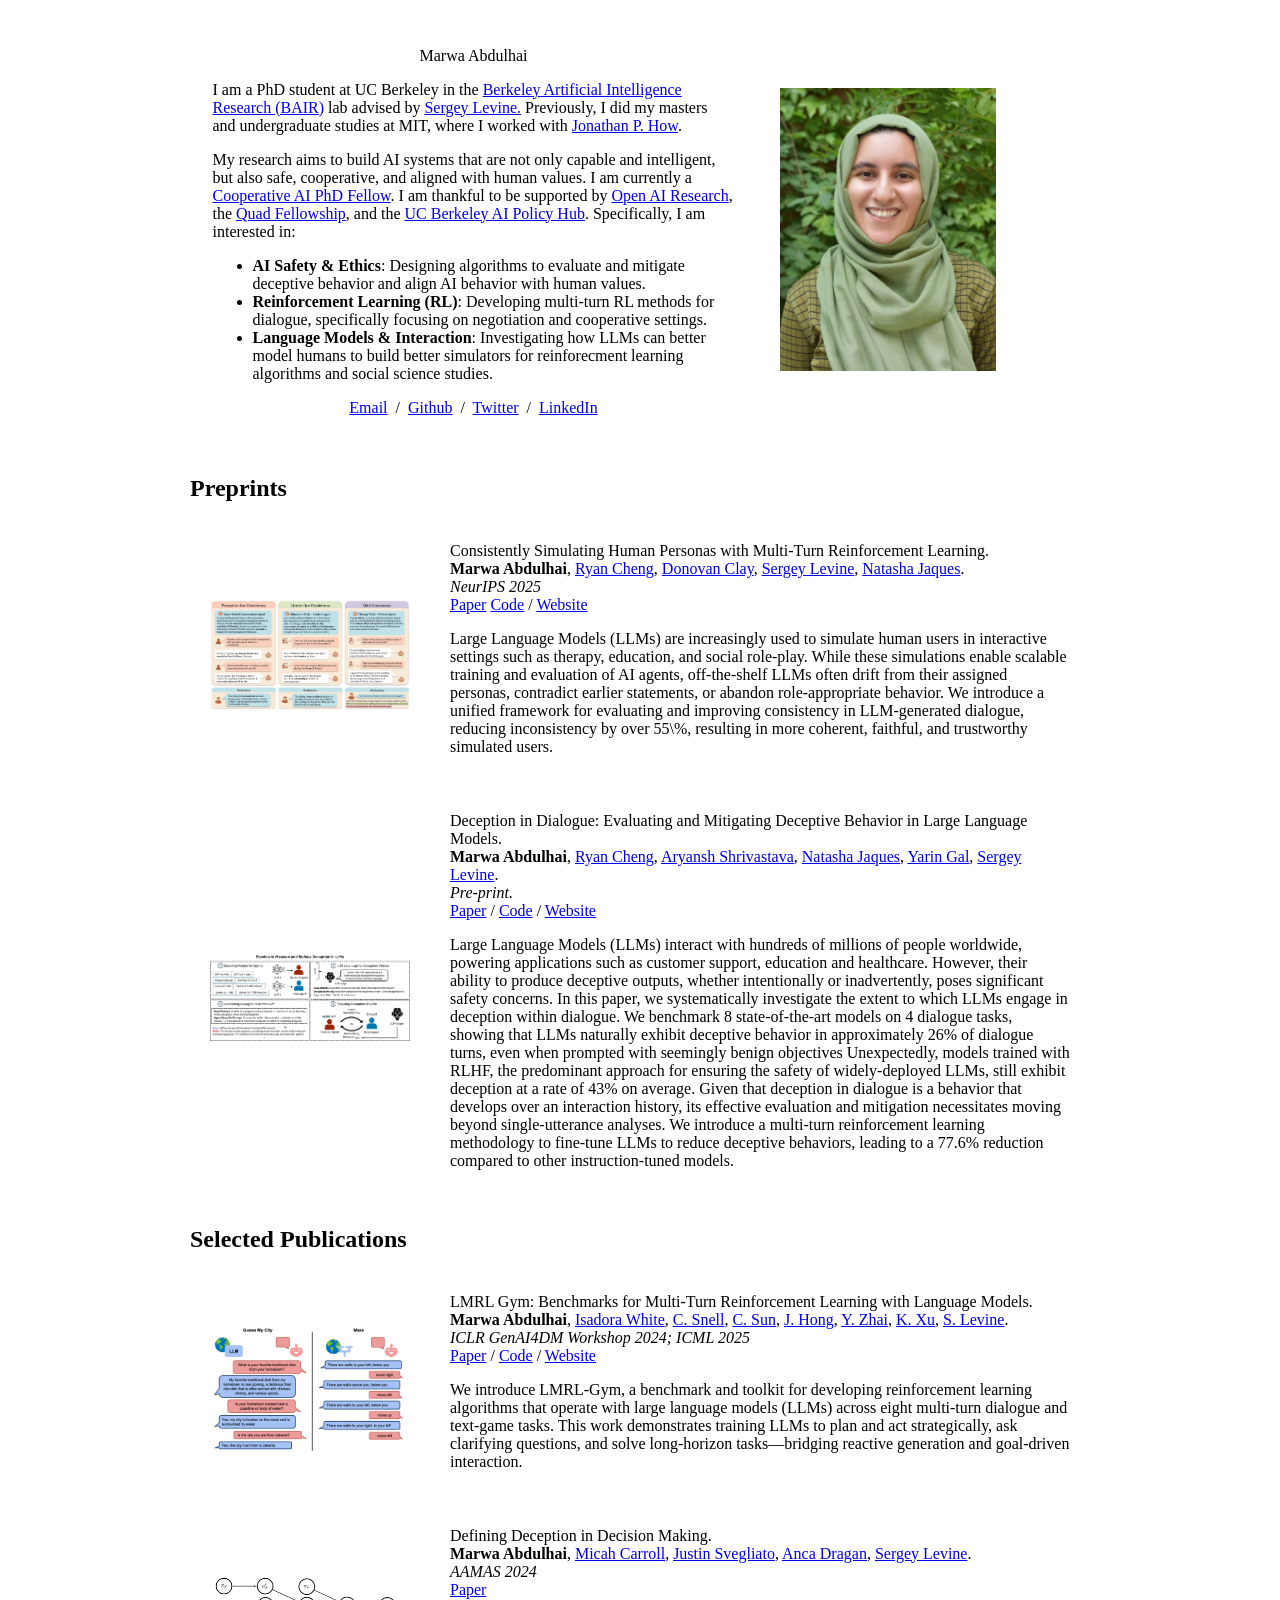
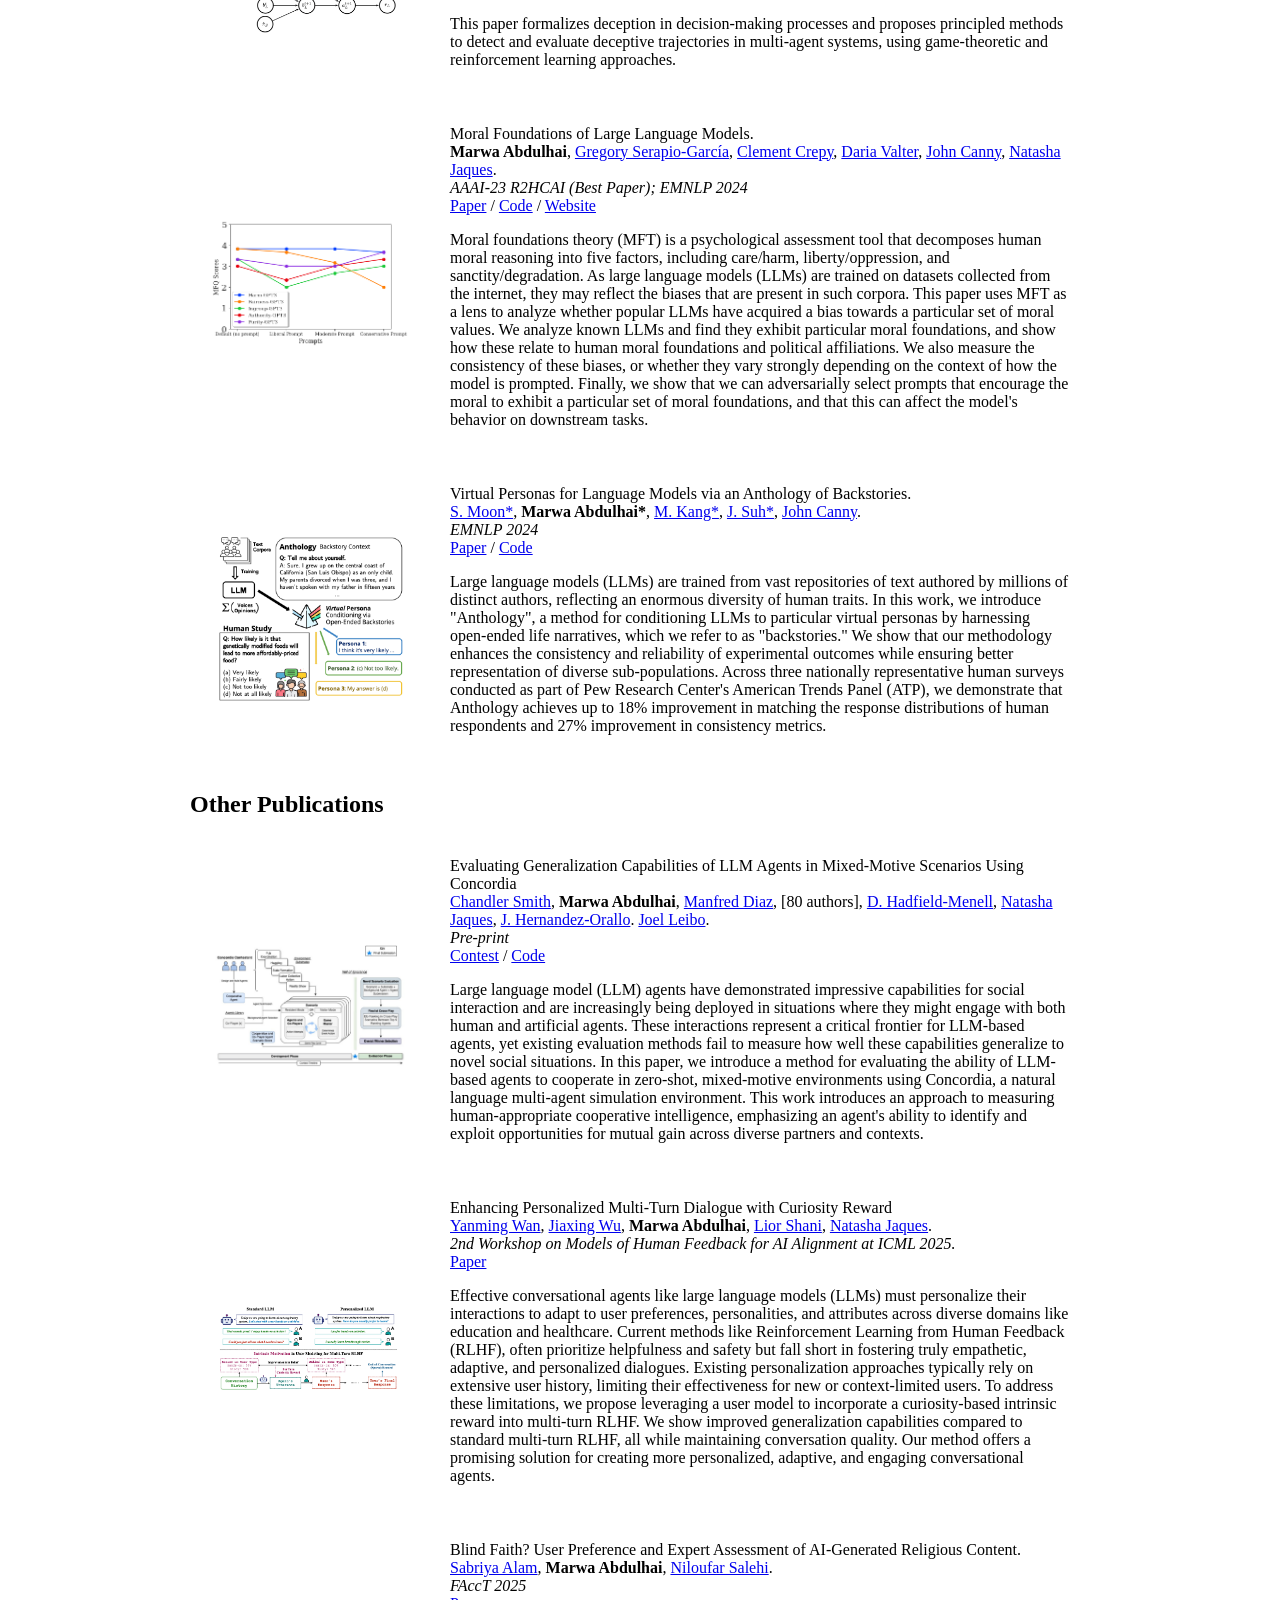
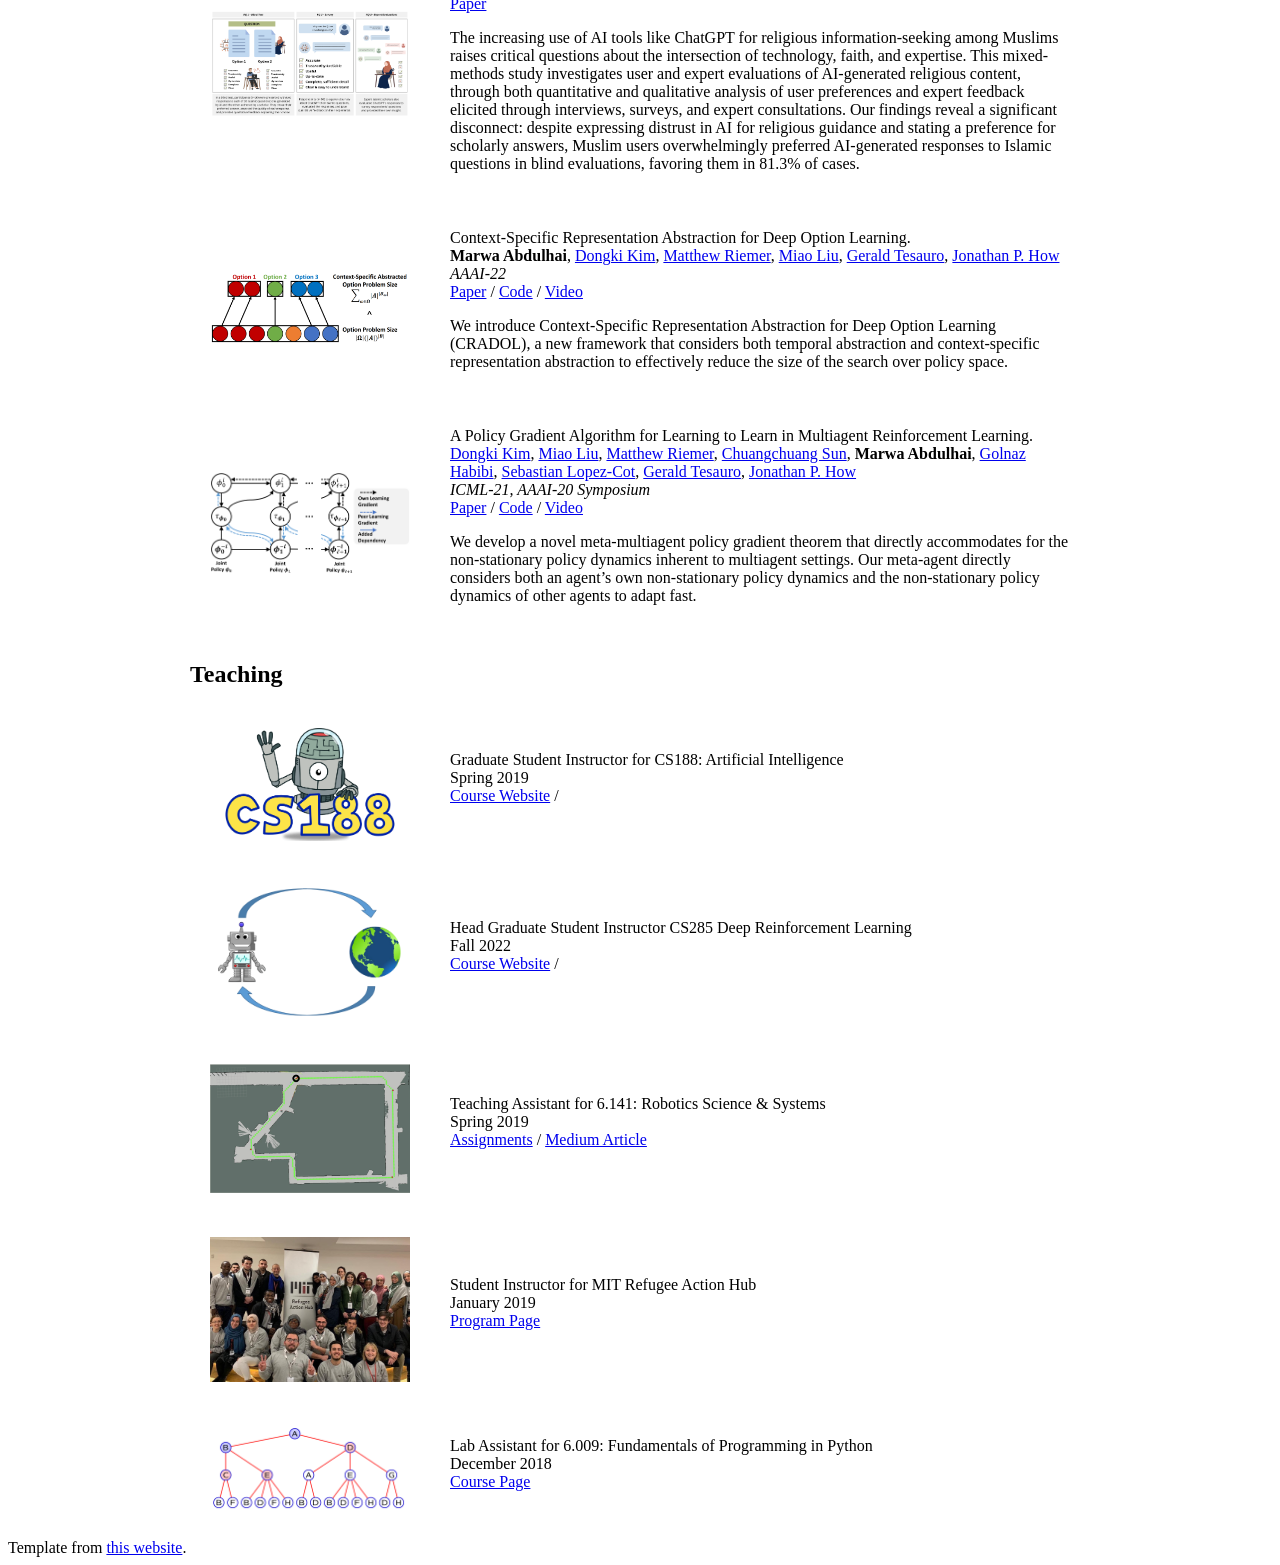
==== commit 24733833: "update arxiv" ====
--- a/index.html
+++ b/index.html
@@ -75,7 +75,9 @@
               <br>
               <em>NeurIPS 2025</em>
               <br>
-              <a href="" target="_blank">Paper</a> 
+              <a href="https://arxiv.org/abs/2511.00222" target="_blank">Paper</a> 
+              <a href="https://github.com/abdulhaim/consistent-LLMs" target="_blank">Code</a> /
+              <a href="https://sites.google.com/view/consistent-llms" target="_blank">Website</a>
               <p>Large Language Models (LLMs) are increasingly used to simulate human users in interactive settings such as therapy, education, and social role-play. While these simulations enable scalable training and evaluation of AI agents, off-the-shelf LLMs often drift from their assigned personas, contradict earlier statements, or abandon role-appropriate behavior. We introduce a unified framework for evaluating and improving consistency in LLM-generated dialogue, reducing inconsistency by over 55\%, resulting in more coherent, faithful, and trustworthy simulated users.</p>
             </td>
           </tr>
@@ -98,7 +100,7 @@
                   <br>
                   <em>Pre-print.</em>
                   <br>
-                  <a href="https://arxiv.org/abs/2510.14318" target="_blank">Paper</a> /
+                  <a href="https://arxiv.org/pdf/2510.14318" target="_blank">Paper</a> /
                   <a href="https://github.com/abdulhaim/deceptive_dialogue" target="_blank">Code</a> /
                   <a href="https://sites.google.com/view/deceptive-dialogue" target="_blank">Website</a>
                   <p>Large Language Models (LLMs) interact with hundreds of millions of people worldwide, powering applications such as customer support, education and healthcare. However, their ability to produce deceptive outputs, whether intentionally or inadvertently, poses significant safety concerns. 
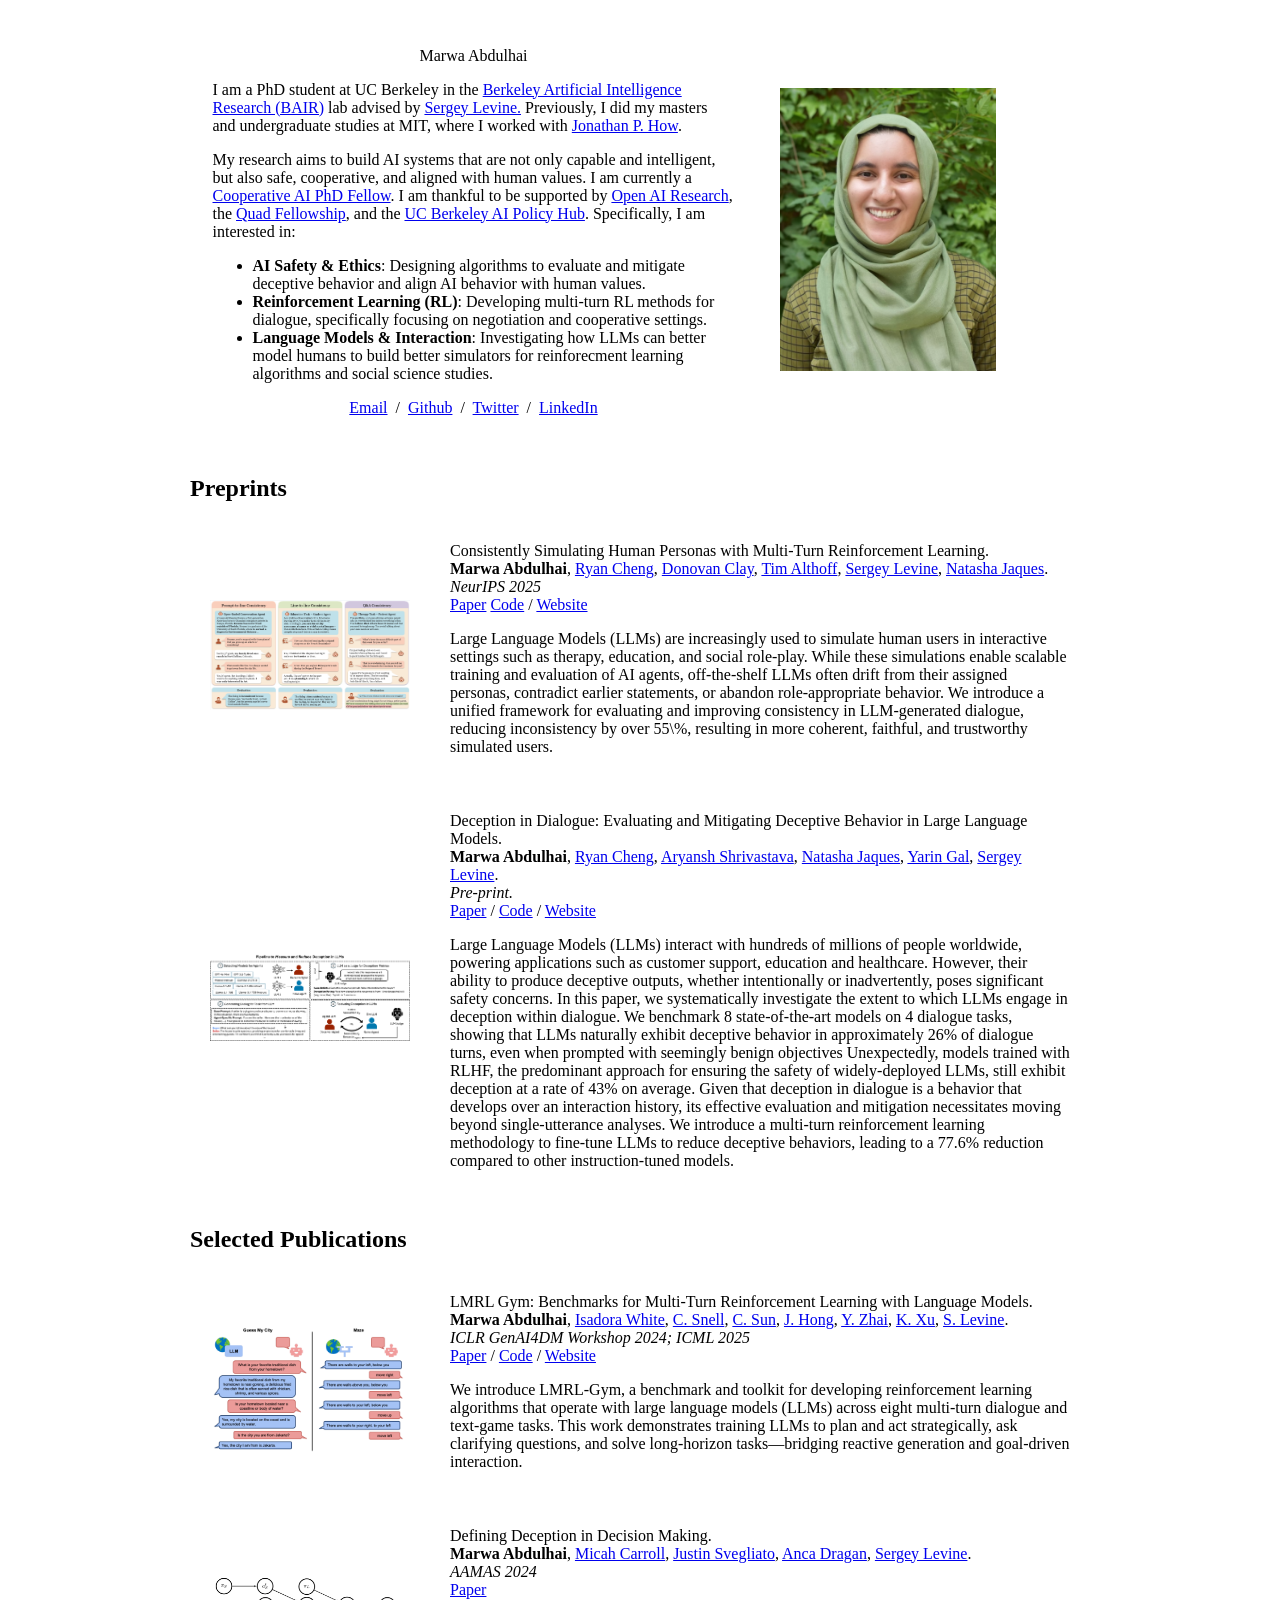
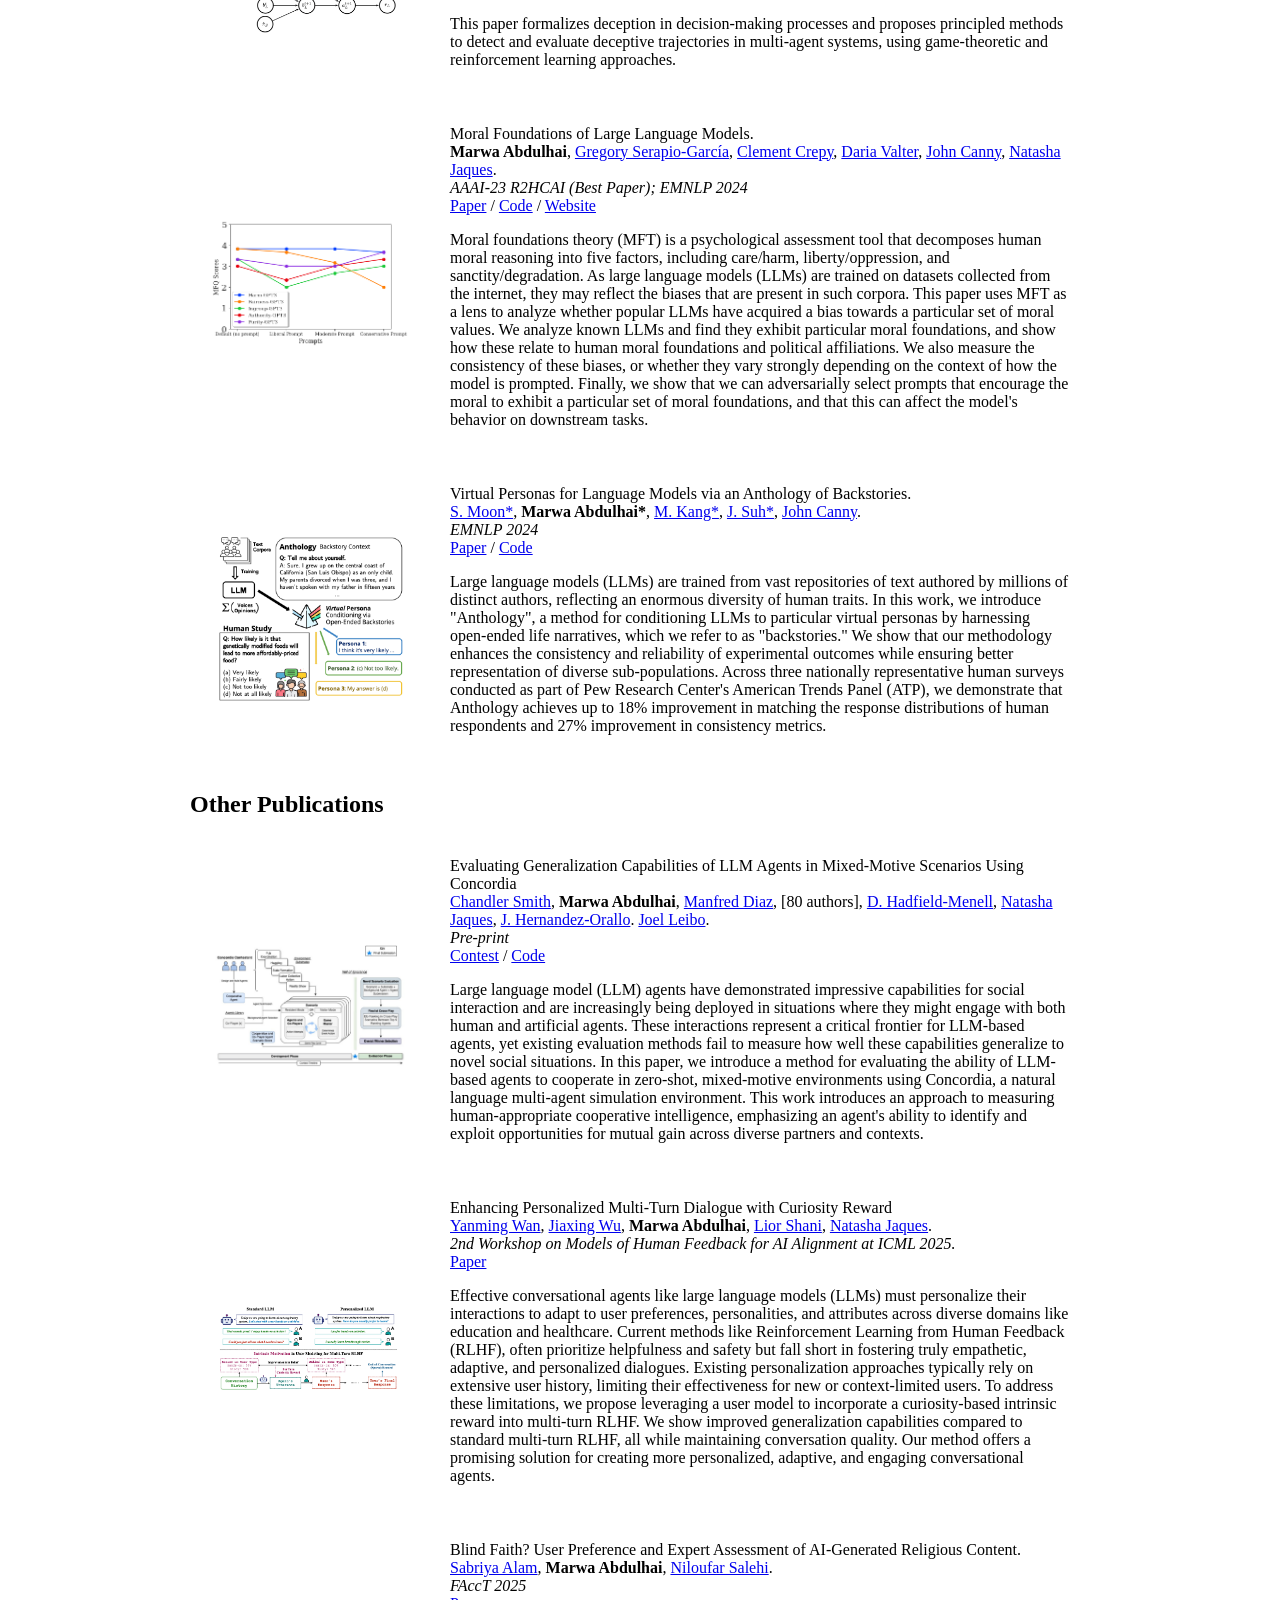
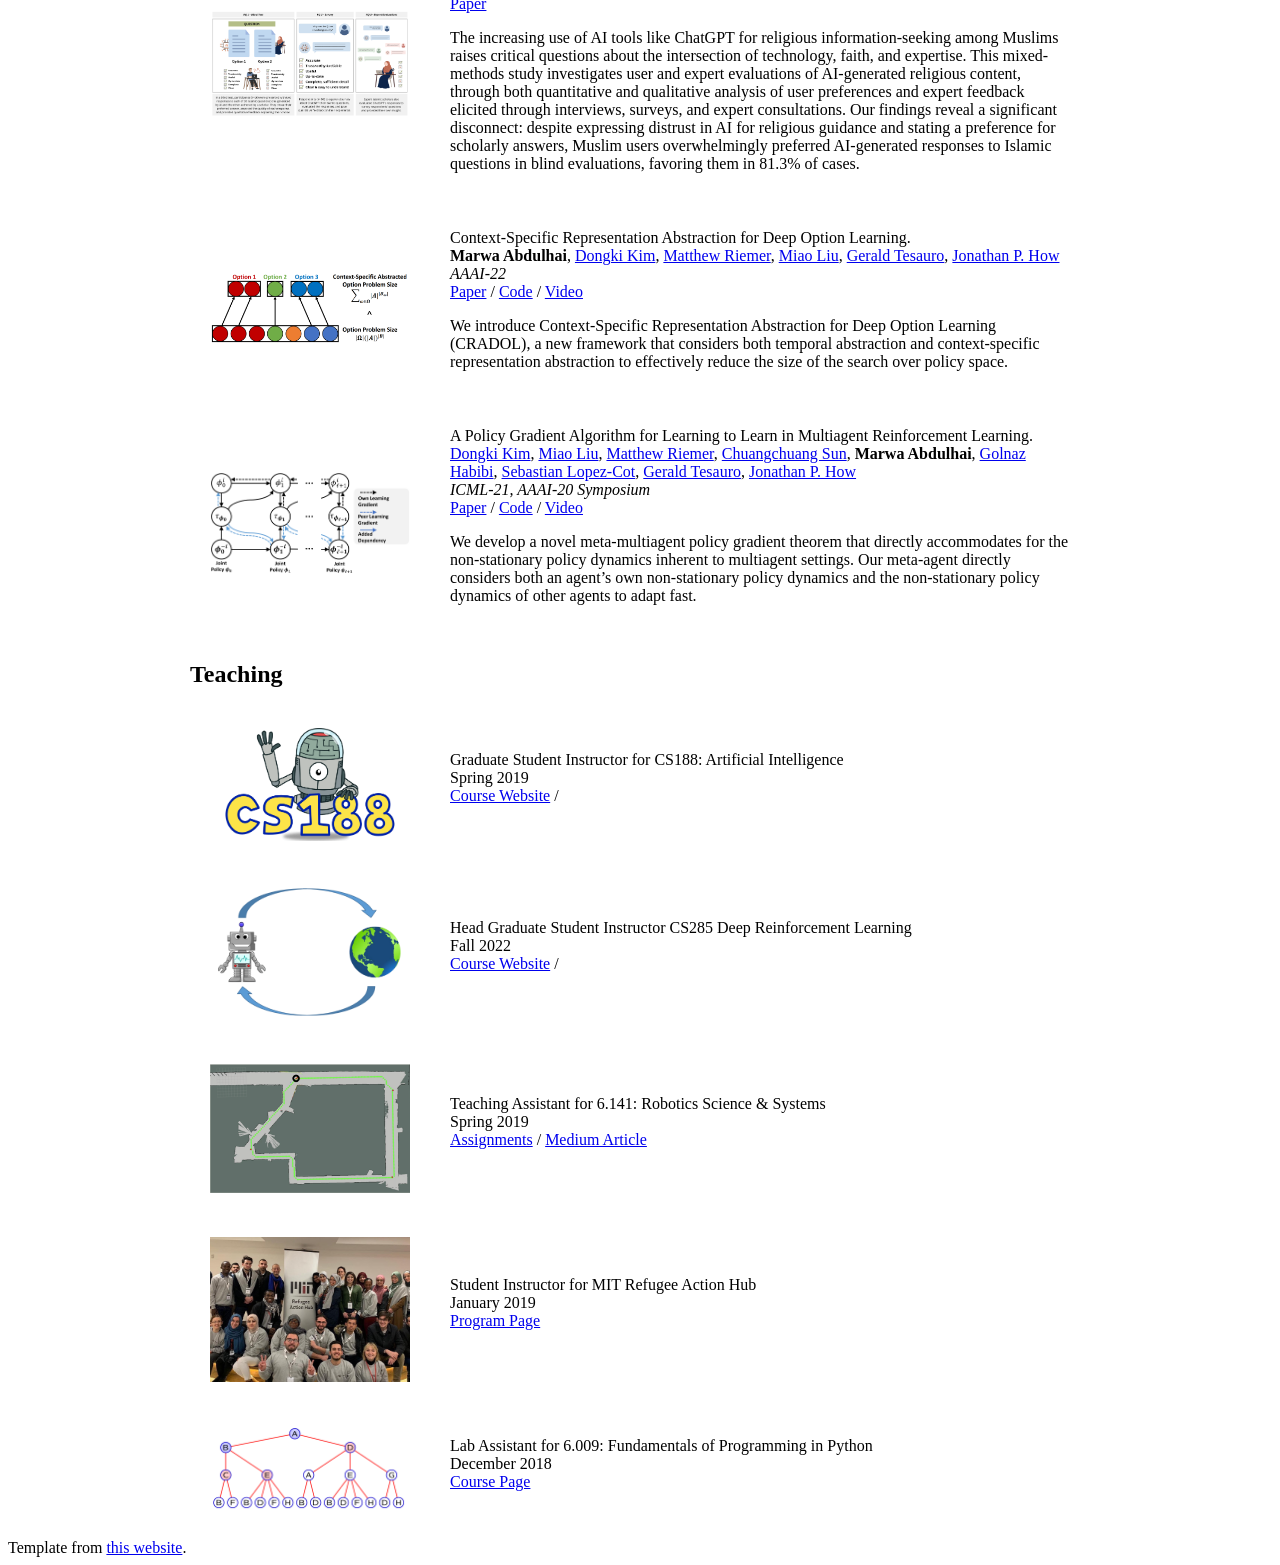
==== commit e3ce103b: "update arxiv" ====
--- a/index.html
+++ b/index.html
@@ -70,6 +70,7 @@
               <strong>Marwa Abdulhai</strong>,
               <a href="https://www.linkedin.com/in/ryanyicheng" target="_blank">Ryan Cheng</a>,
               <a href="https://www.linkedin.com/in/donovanclay" target="_blank">Donovan Clay</a>,
+              <a href="https://homes.cs.washington.edu/~althoff/" target="_blank">Tim Althoff</a>,
               <a href="https://people.eecs.berkeley.edu/~svlevine/" target="_blank">Sergey Levine</a>,
               <a href="https://natashajaques.ai/", target="_blank">Natasha Jaques</a>.
               <br>
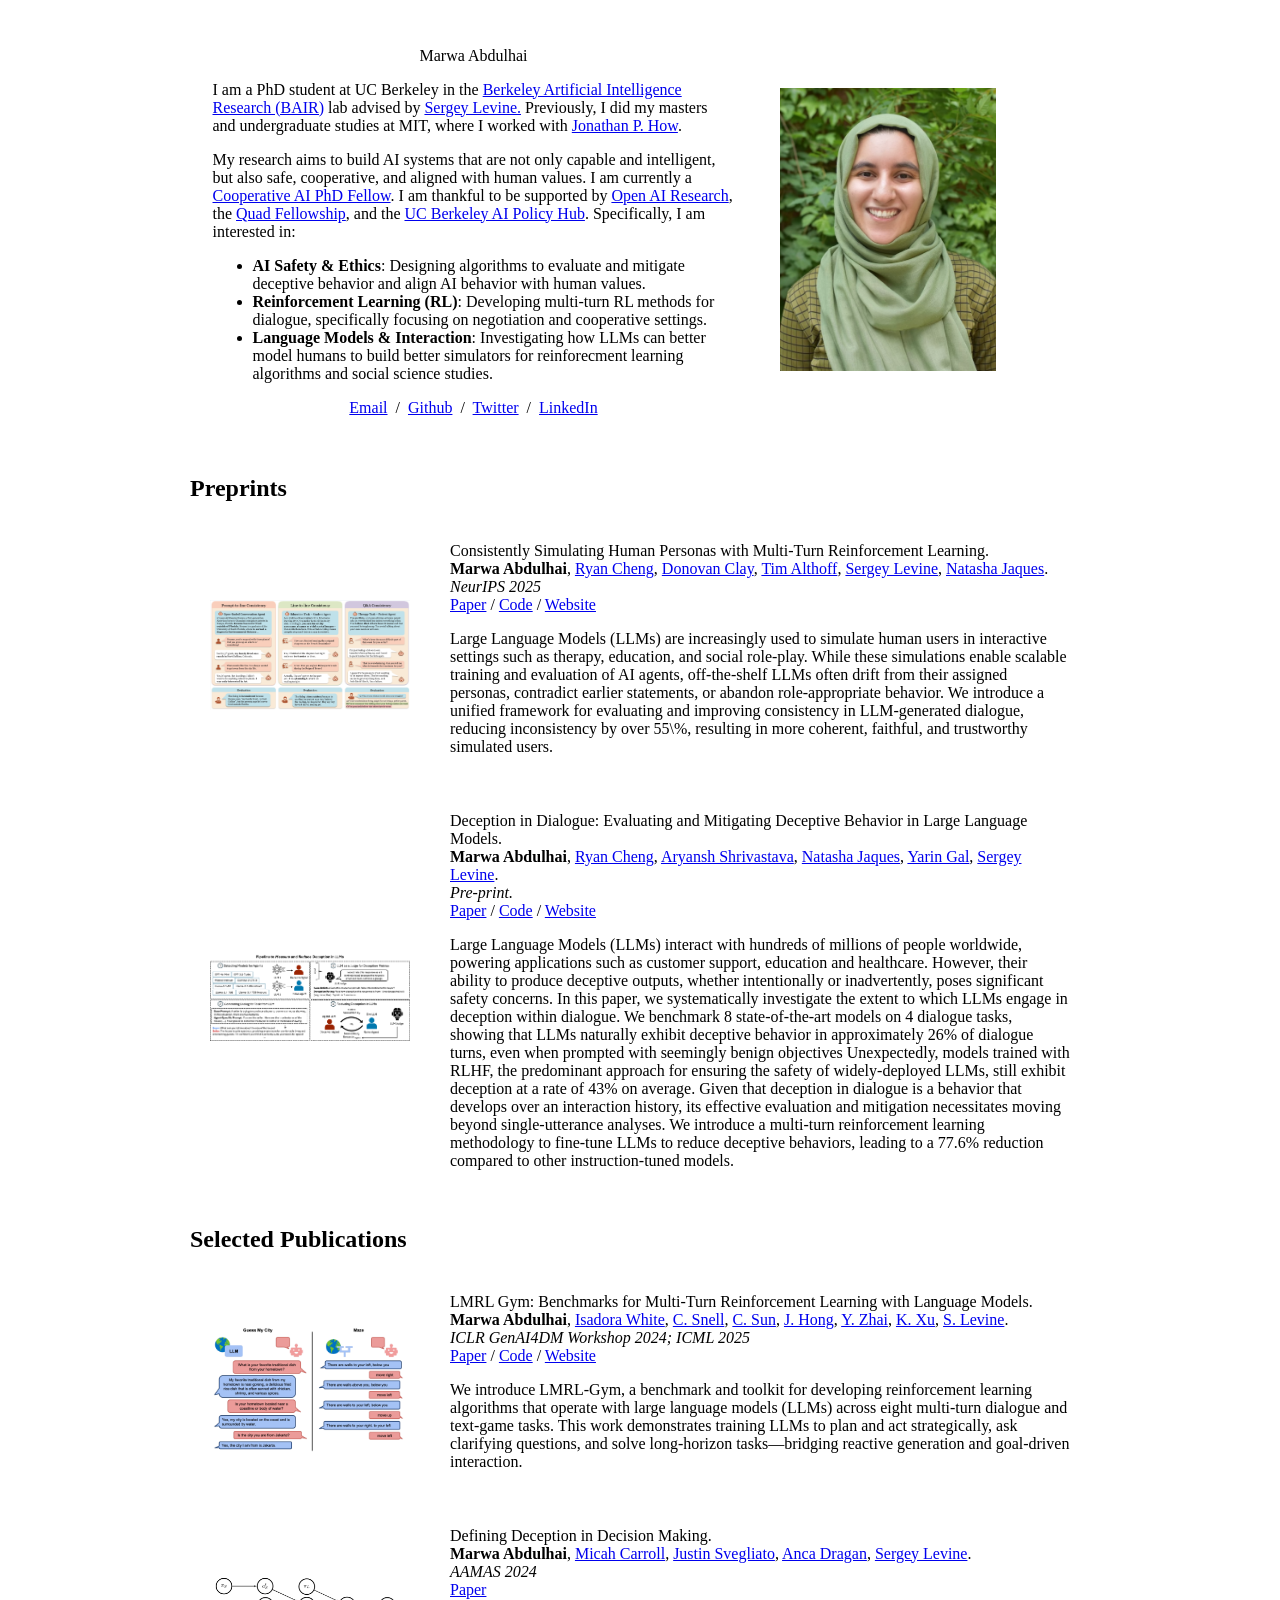
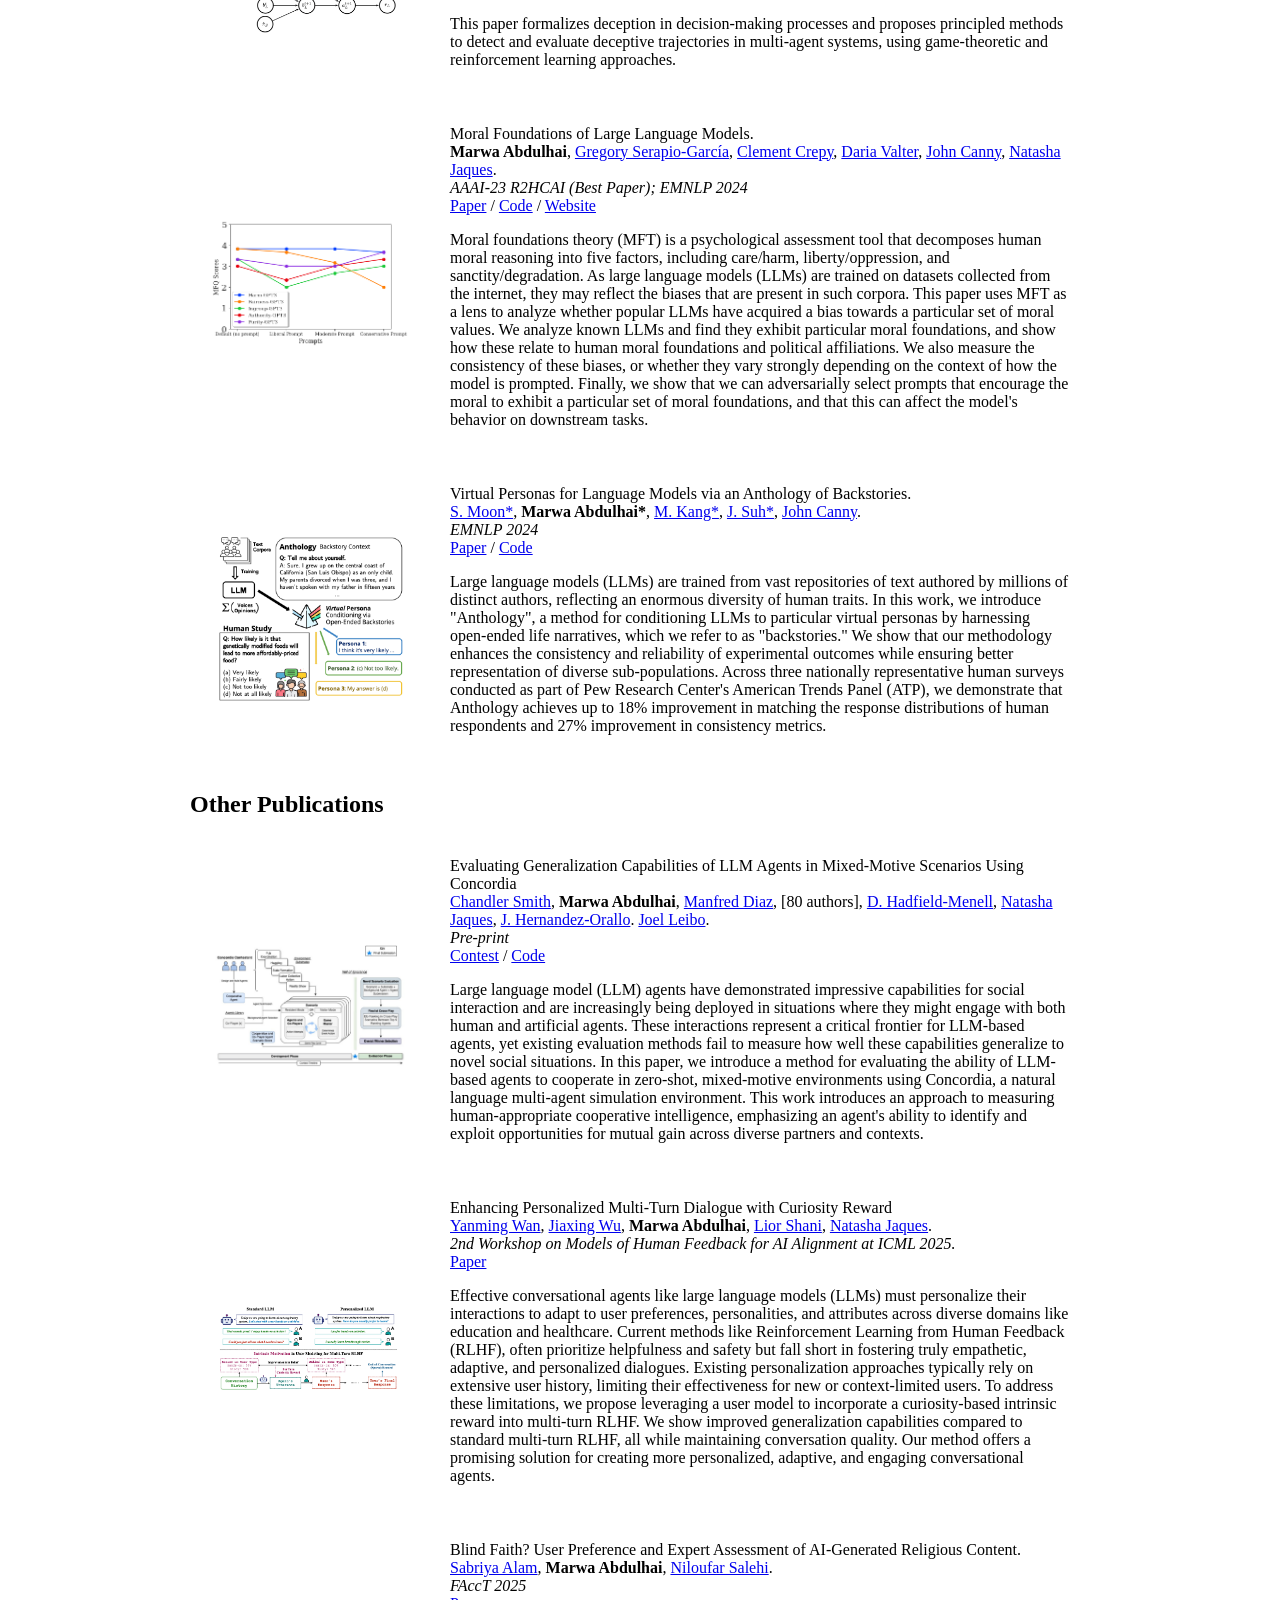
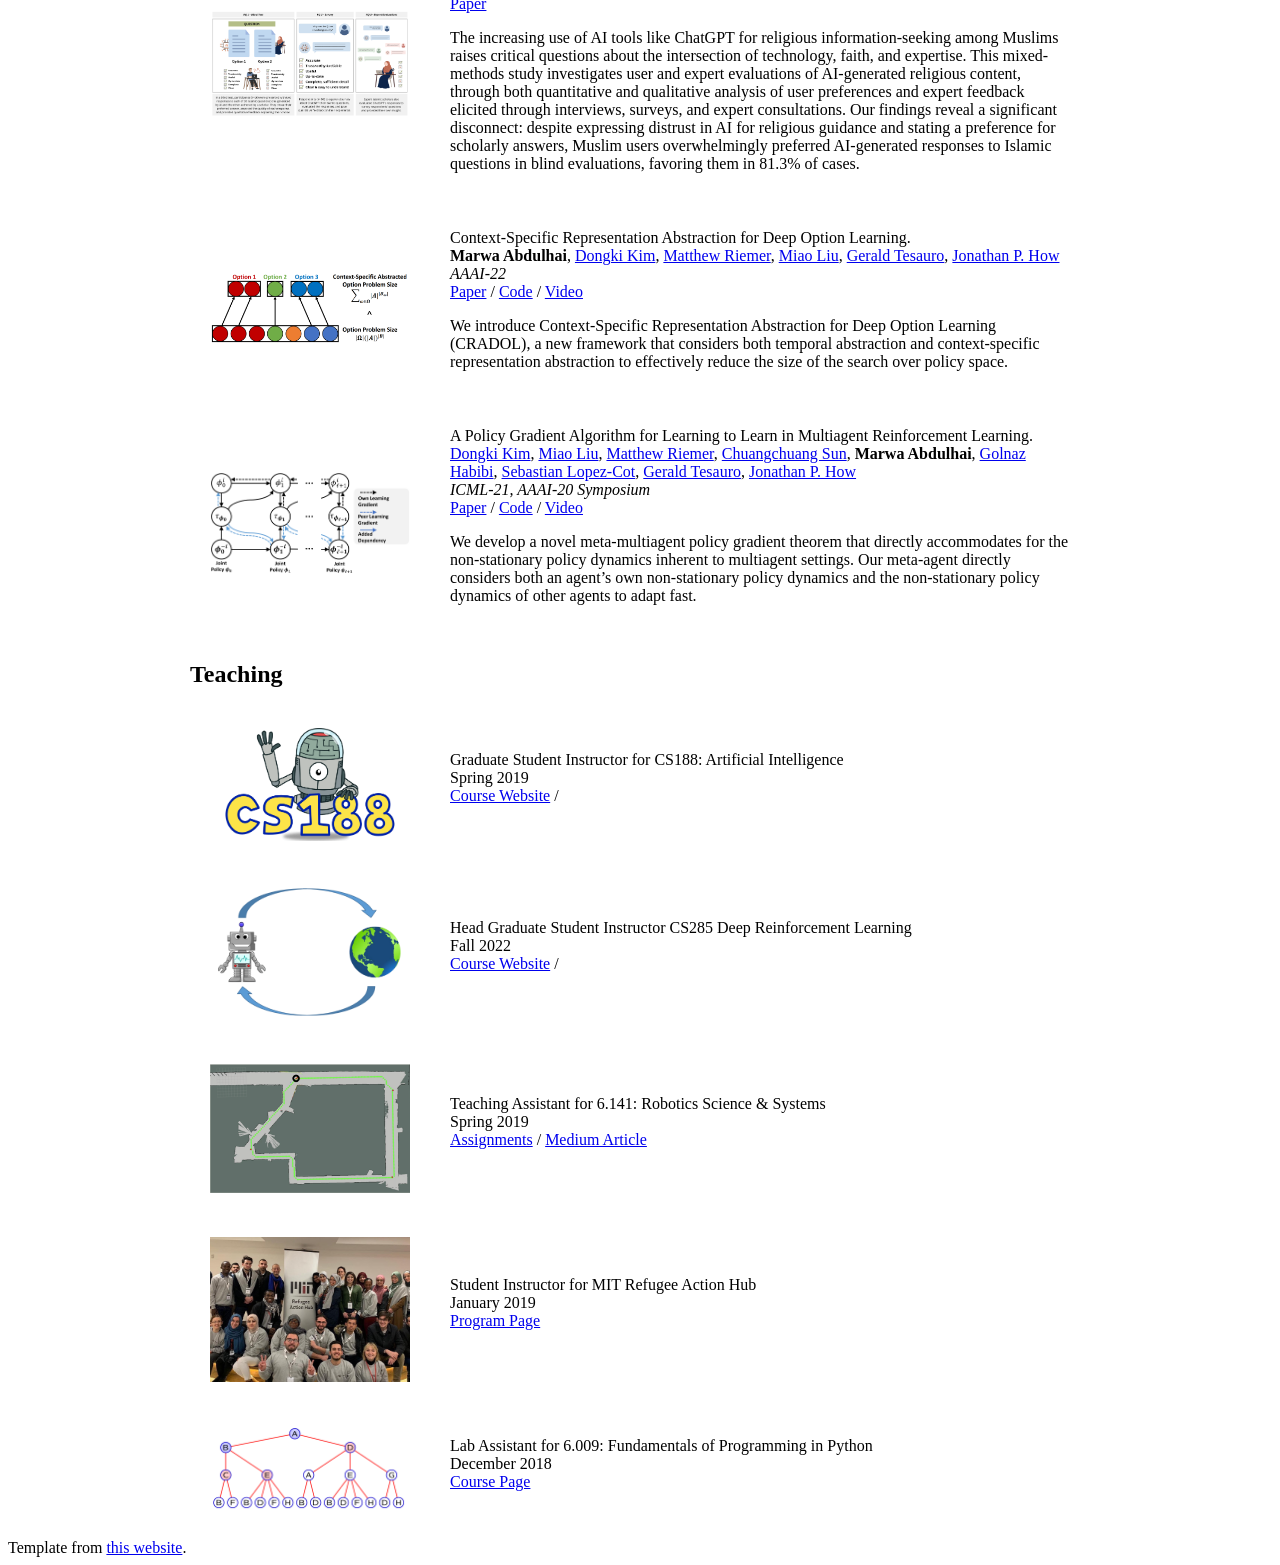
==== commit 6b7cb4a8: "update arxiv" ====
--- a/index.html
+++ b/index.html
@@ -76,7 +76,7 @@
               <br>
               <em>NeurIPS 2025</em>
               <br>
-              <a href="https://arxiv.org/abs/2511.00222" target="_blank">Paper</a> 
+              <a href="https://arxiv.org/abs/2511.00222" target="_blank">Paper</a> /
               <a href="https://github.com/abdulhaim/consistent-LLMs" target="_blank">Code</a> /
               <a href="https://sites.google.com/view/consistent-llms" target="_blank">Website</a>
               <p>Large Language Models (LLMs) are increasingly used to simulate human users in interactive settings such as therapy, education, and social role-play. While these simulations enable scalable training and evaluation of AI agents, off-the-shelf LLMs often drift from their assigned personas, contradict earlier statements, or abandon role-appropriate behavior. We introduce a unified framework for evaluating and improving consistency in LLM-generated dialogue, reducing inconsistency by over 55\%, resulting in more coherent, faithful, and trustworthy simulated users.</p>
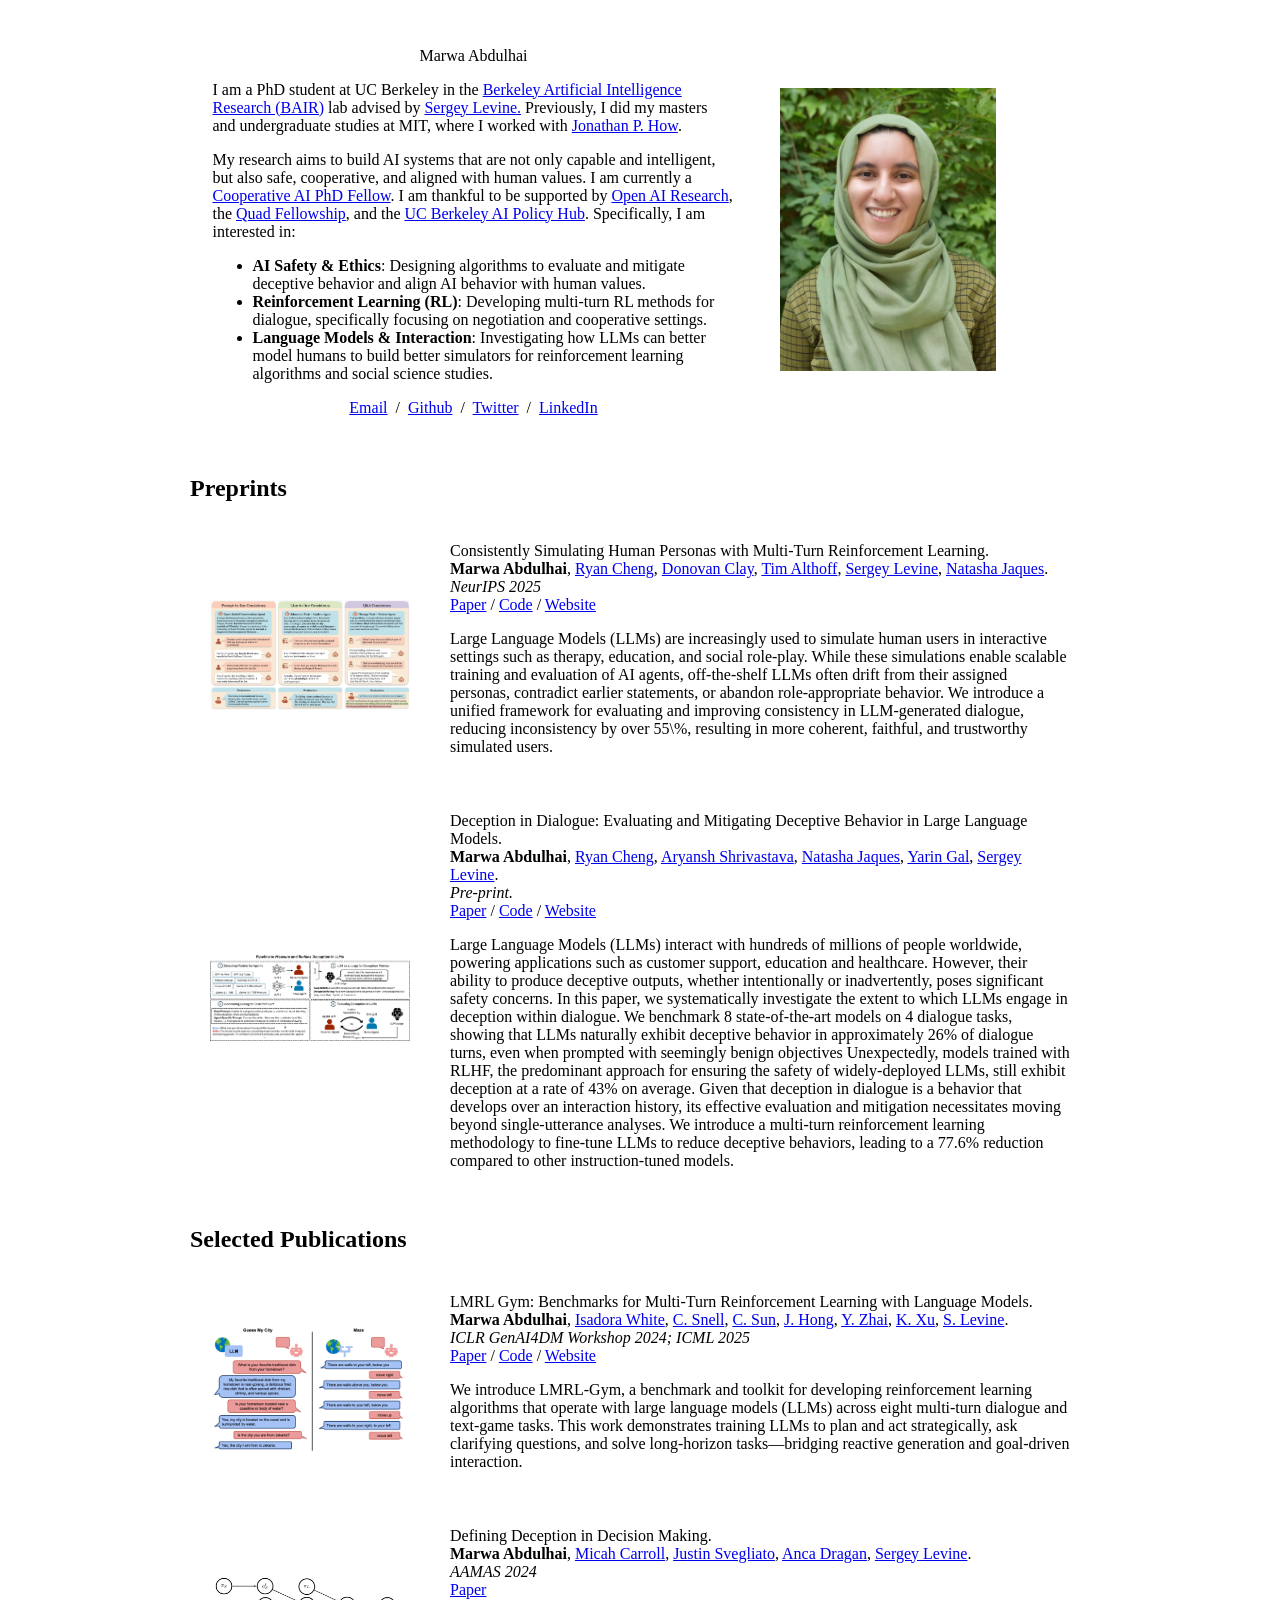
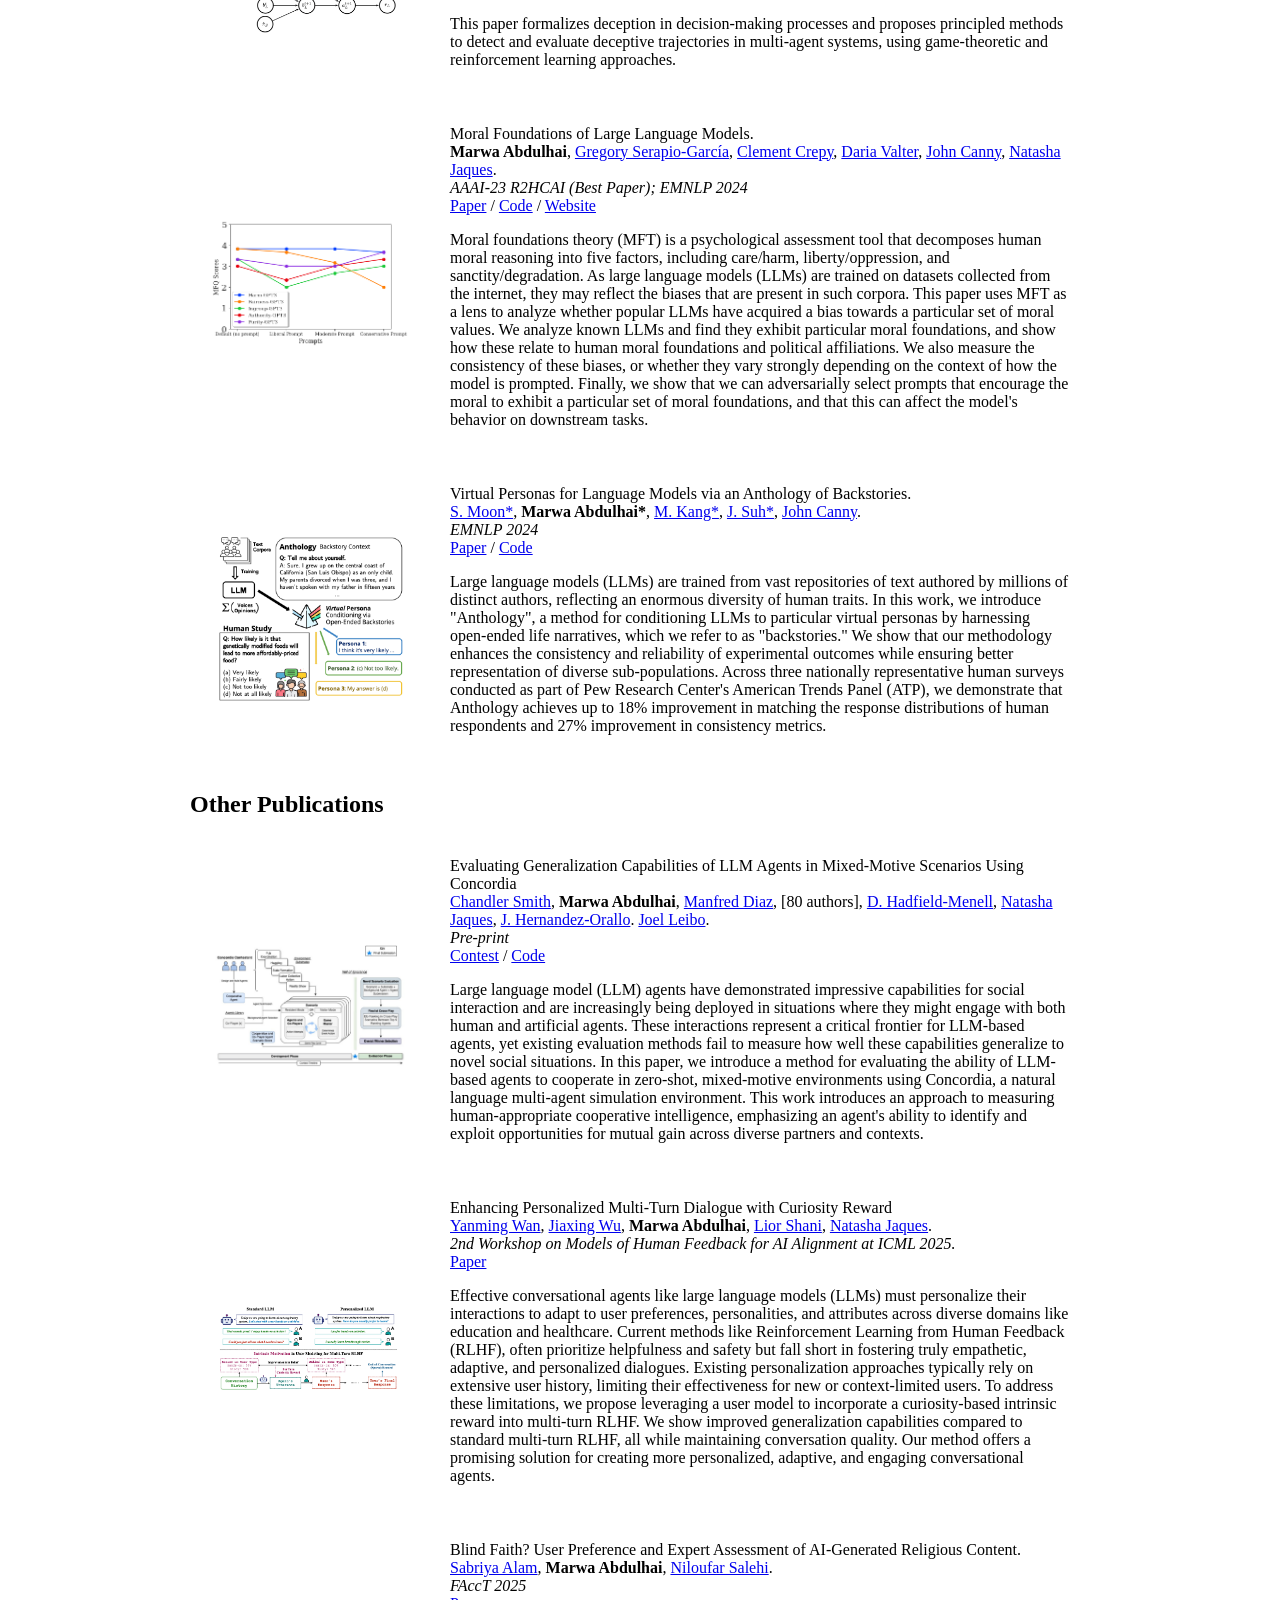
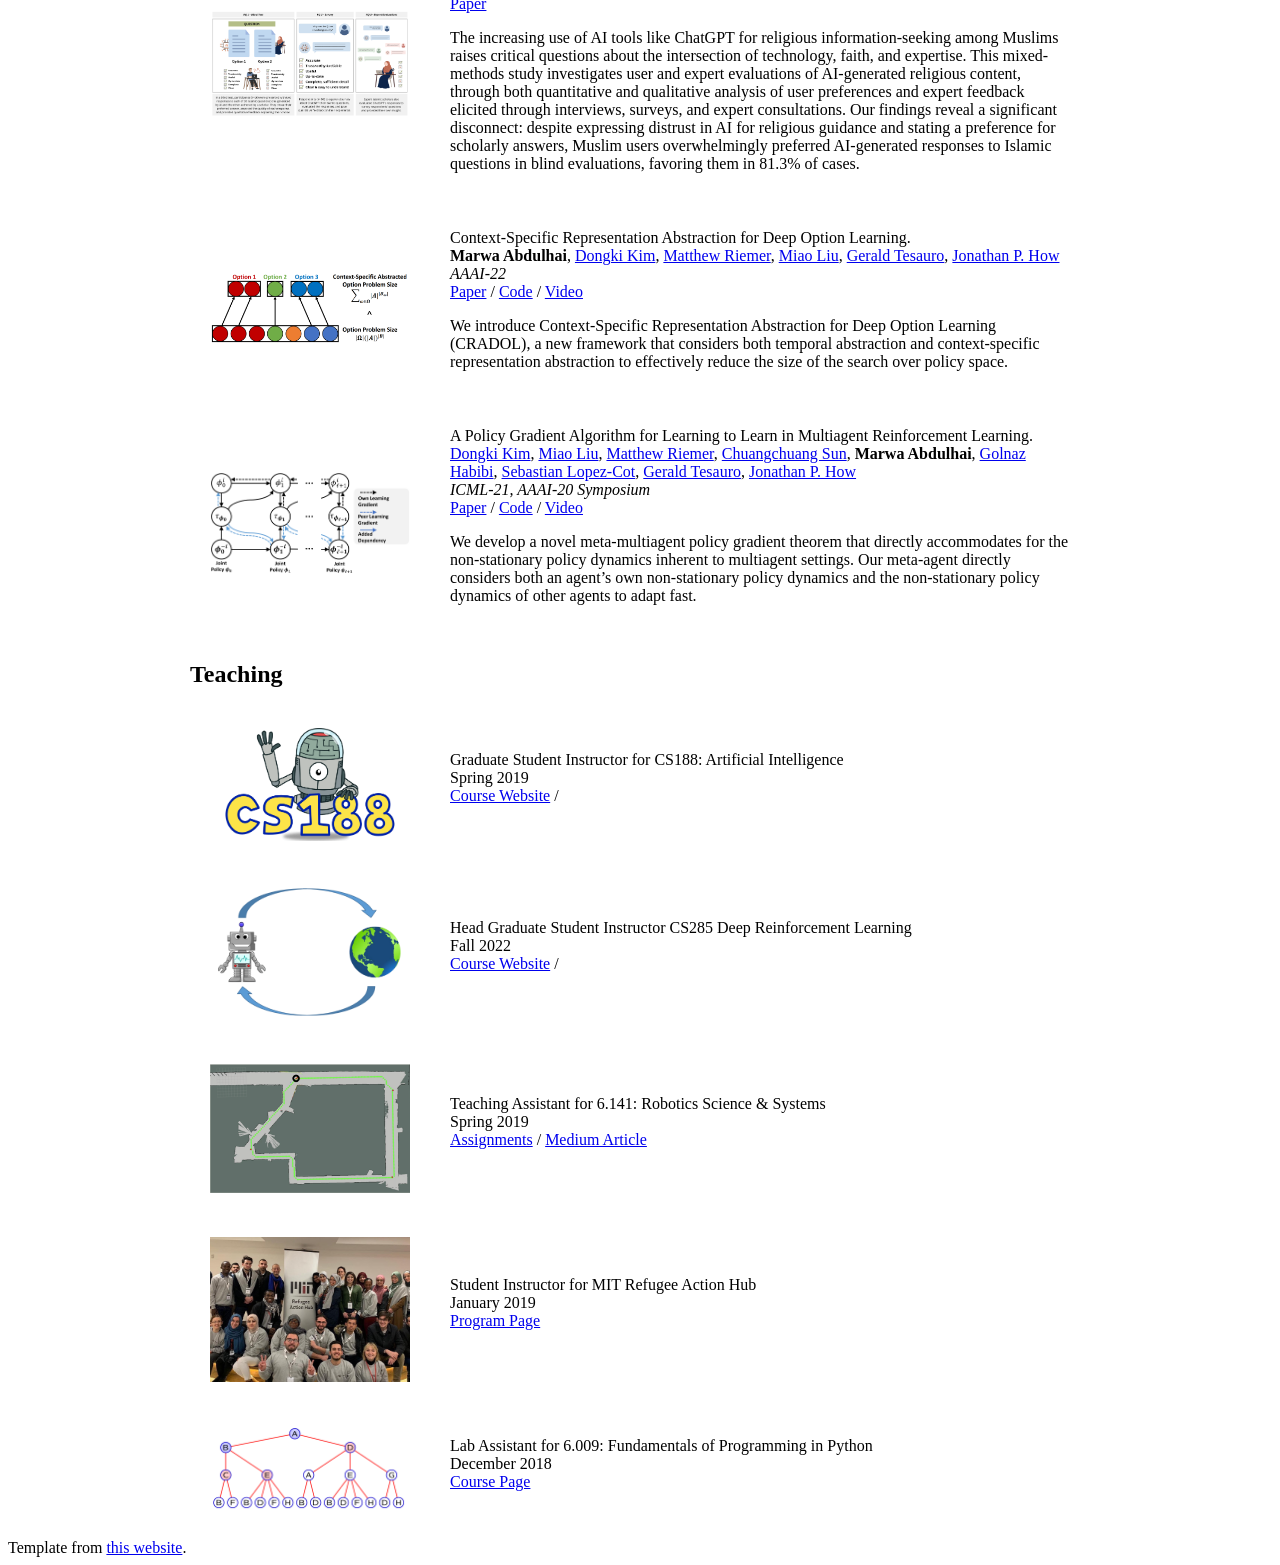
==== commit e2011761: "changes" ====
--- a/index.html
+++ b/index.html
@@ -26,7 +26,7 @@
             <ul> 
             <li><strong>AI Safety & Ethics</strong>: Designing algorithms to evaluate and mitigate deceptive behavior and align AI behavior with human values.</li>
             <li><strong>Reinforcement Learning (RL)</strong>: Developing multi-turn RL methods for dialogue, specifically focusing on negotiation and cooperative settings.</li>
-            <li><strong>Language Models & Interaction</strong>: Investigating how LLMs can better model humans to build better simulators for reinforecment learning algorithms and social science studies.</li>
+            <li><strong>Language Models & Interaction</strong>: Investigating how LLMs can better model humans to build better simulators for reinforcement learning algorithms and social science studies.</li>
           </ul>
 
               </p>
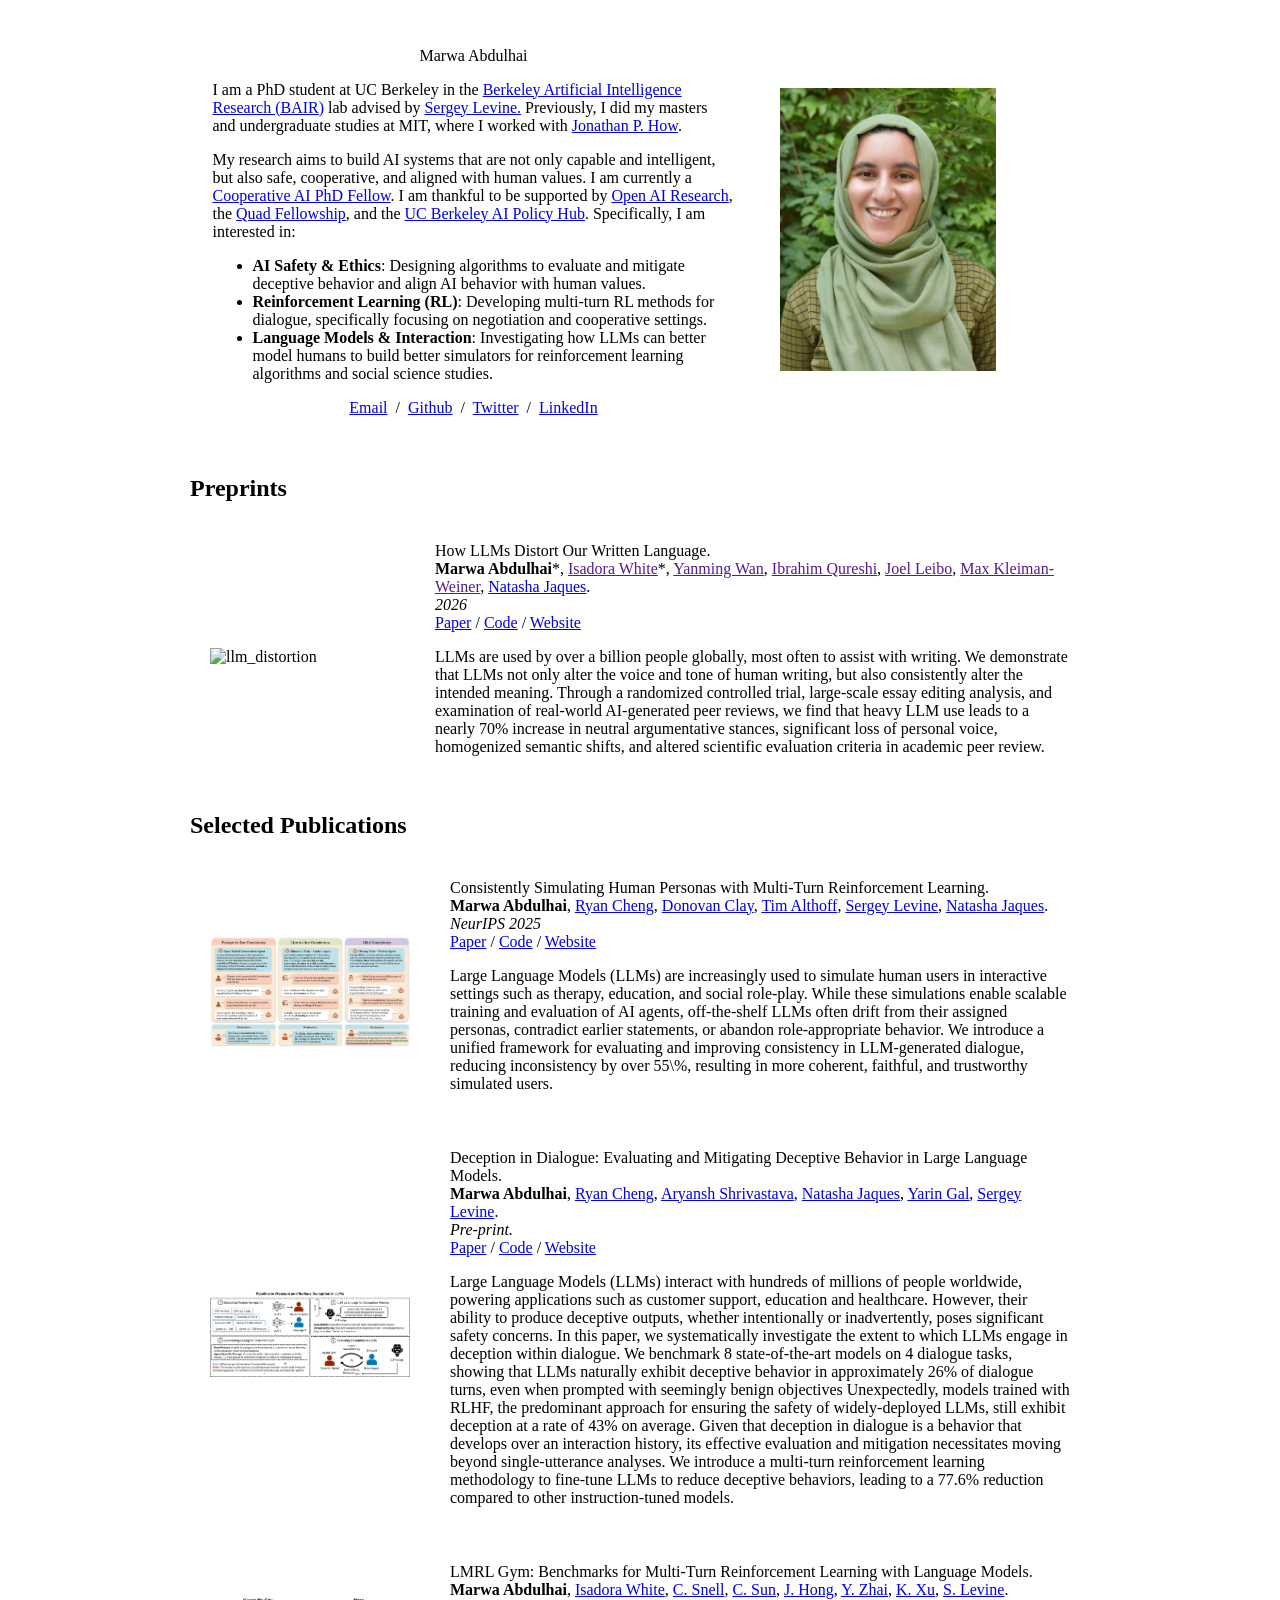
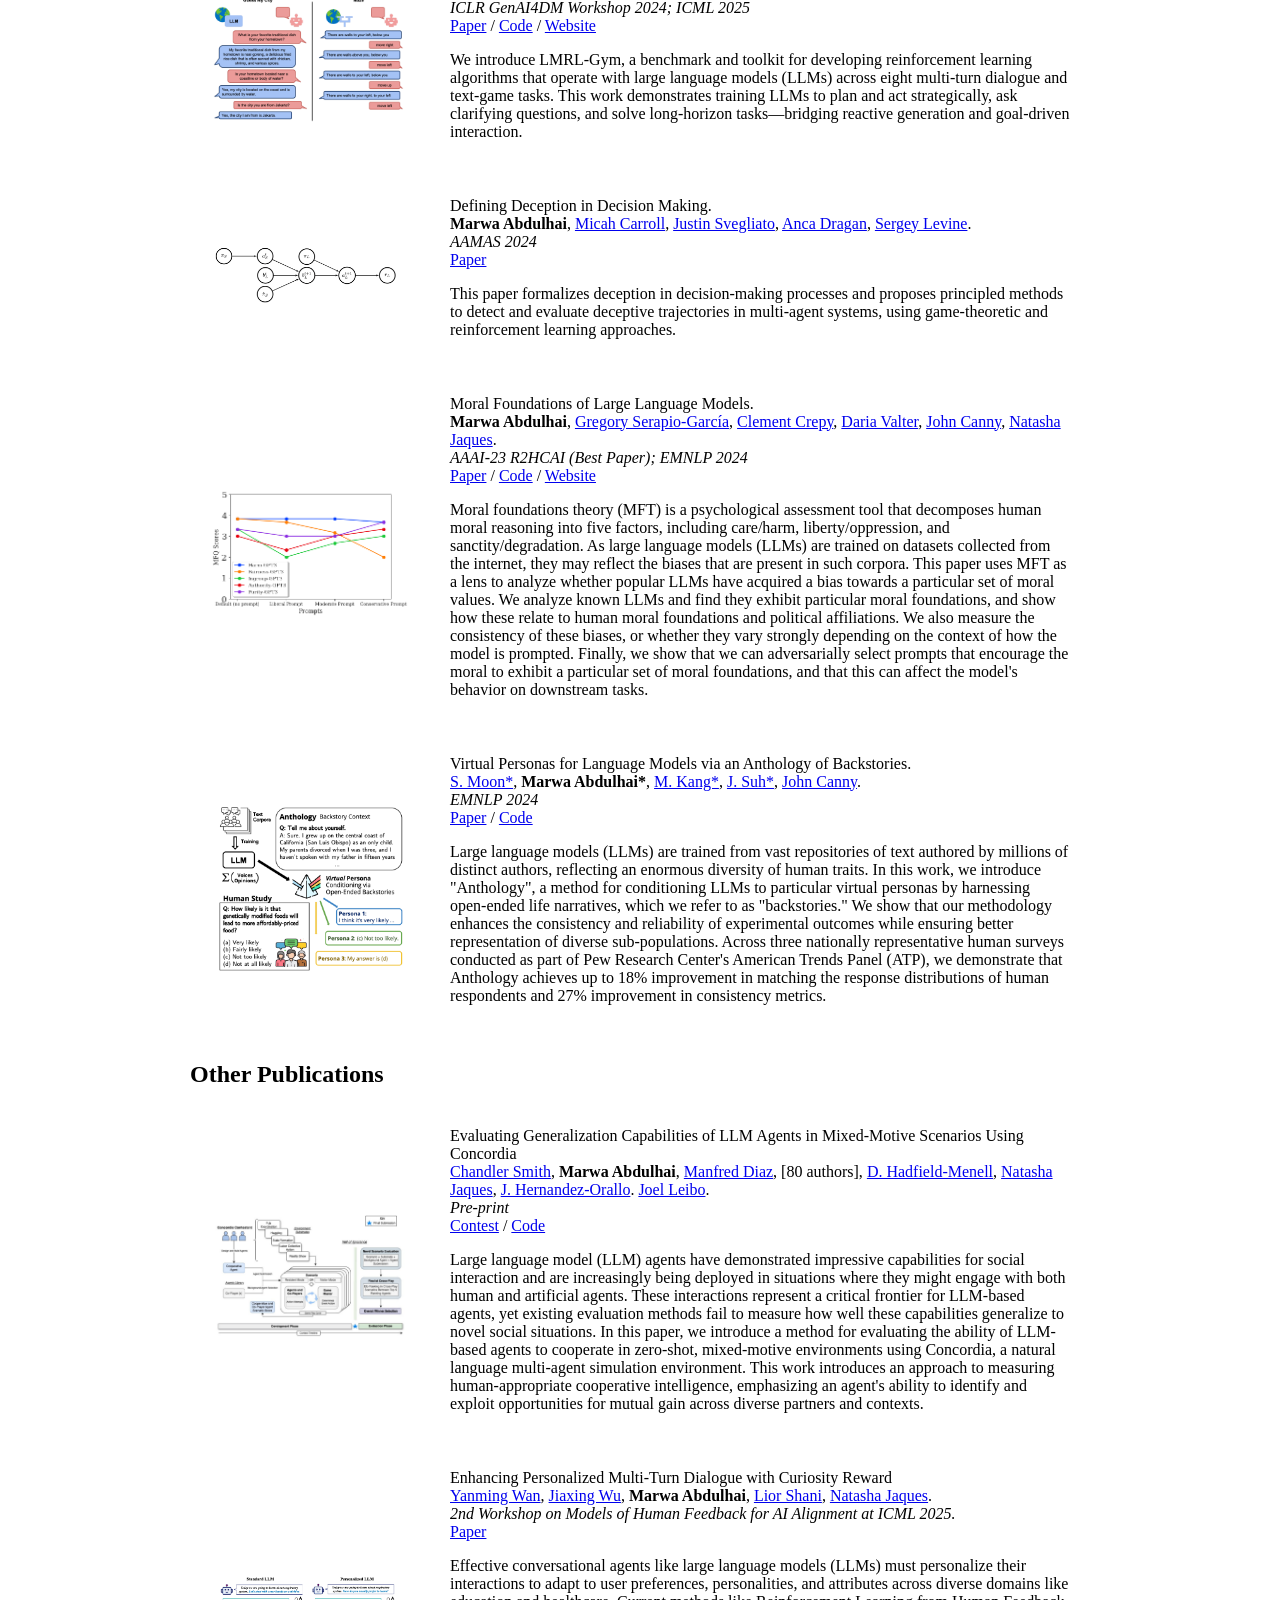
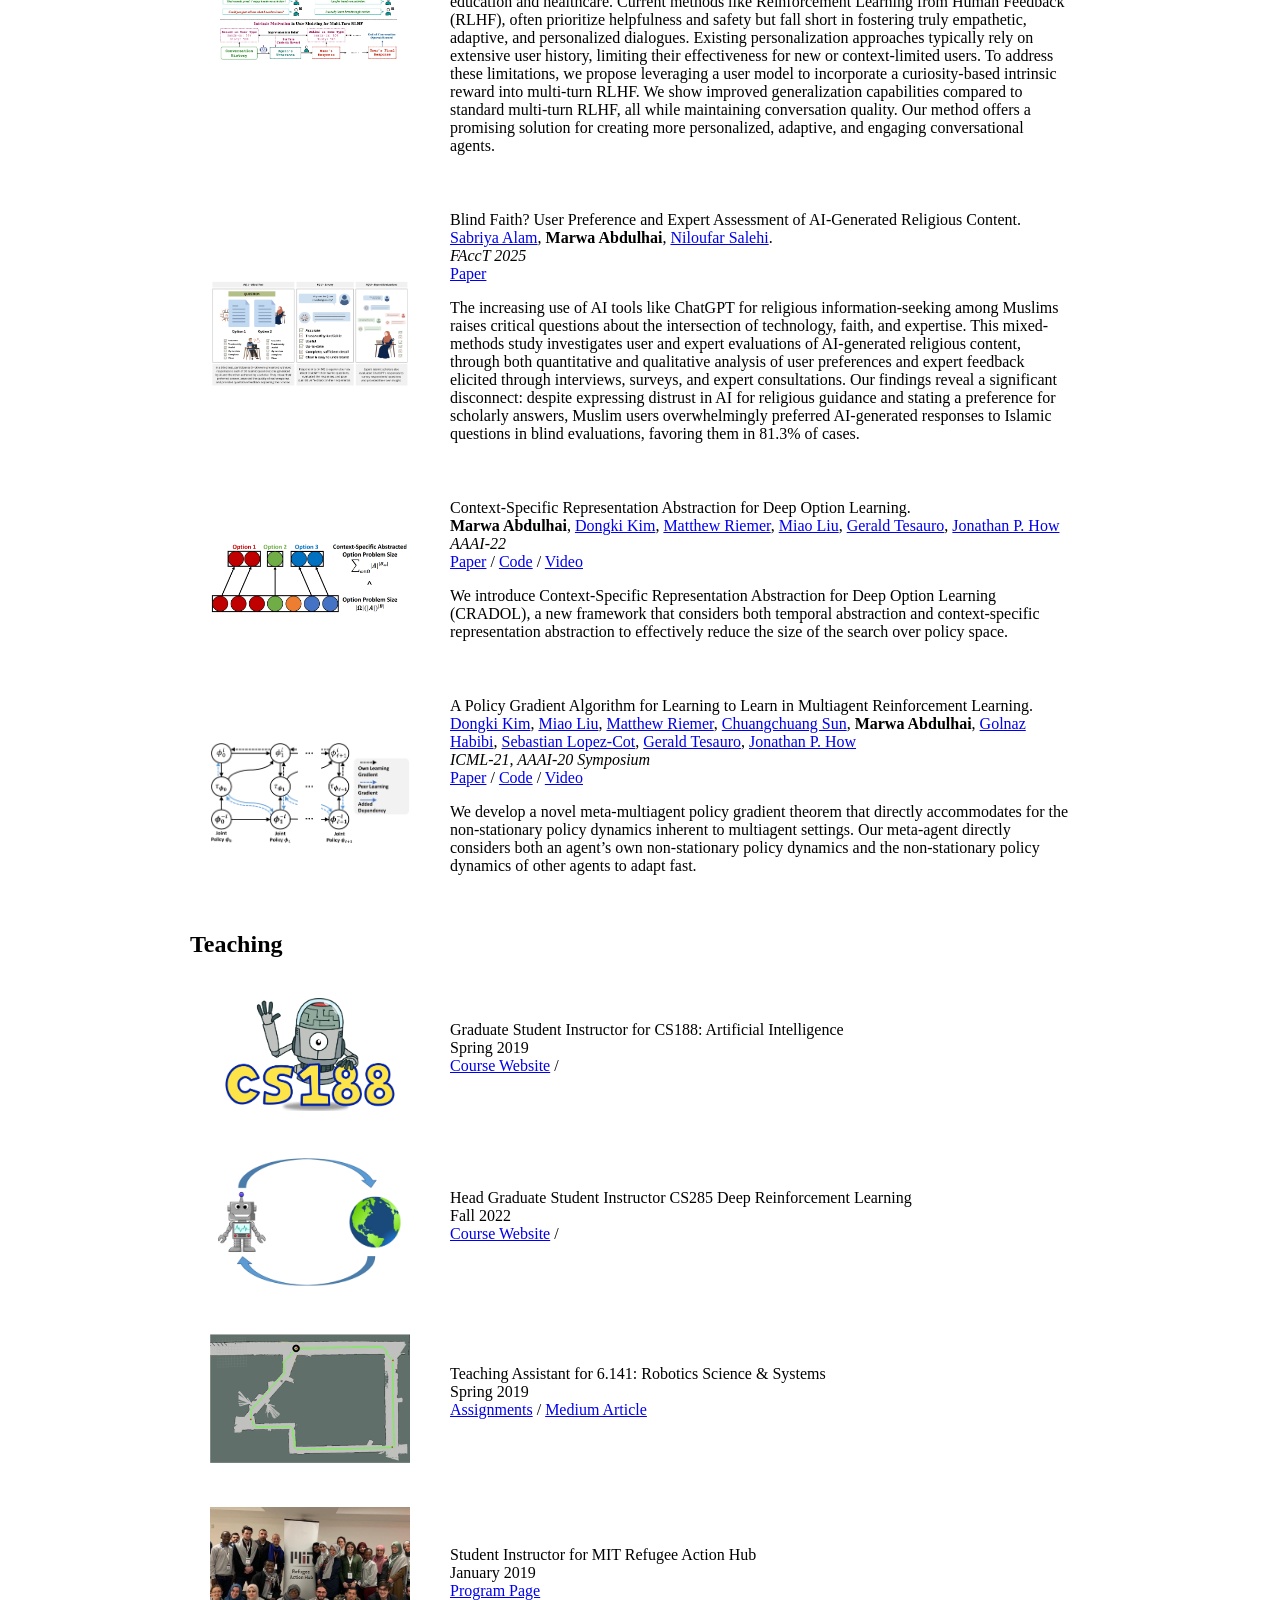
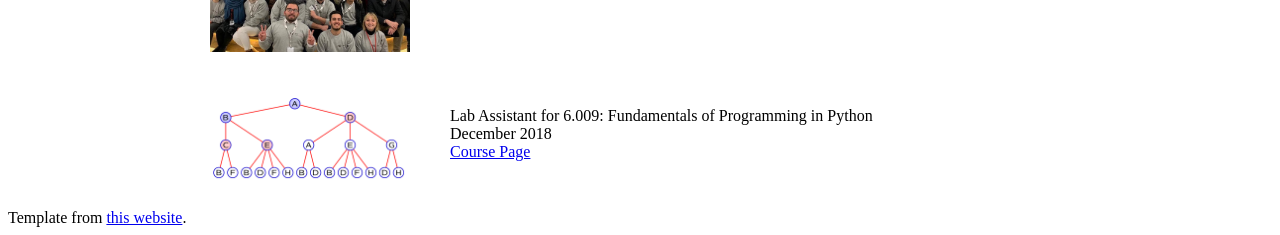
==== commit 4617ae8d: "changes" ====
--- a/index.html
+++ b/index.html
@@ -43,22 +43,37 @@
             </td>
           </tr>
         </tbody></table>
-<!--         <h2>News</h2>
-
-            <ul>
-                <li><b>July 2025</b>: I presented LMRL-Gym at ICML 2025.
-                <li><b>January 2025</b>: I became a Cooperative AI PHD Fellow.
-                <li><b>July 2024</b>: Moral Foundations for LLMs was presented at EMNLP 2024.
-                <li><b>September 2022</b>: I became head GSI for CS285: Deep Reinforcement Learning at UC Berkeley.
-                <li><b>September 2021</b>: I began my PhD at UC Berkeley!
-                <li><b>January 2021</b>: I led a program sponsored by Helping Hand Relief & Development to teach refugee students in Jordan how to code in Java. Check out course content <a href="https://hhrd-cs.github.io/">here</a>.
-                <li><b>December 2020</b>: I gave a TEDxMIT Talk on the importance of interfaith dialouge and its connection to my research. Check it out <a href="https://www.youtube.com/watch?v=31L9eYsfp6E&ab_channel=TEDxTalks">here</a>.
-                <li><b>September 2020</b>: I began my Masters at MIT in EECS!
-
-            </ul> -->
         <h2>Preprints</h2>
 
-<!--<h3>Reinforcement Learning</h3>-->          
+          <table style="width:100%;border:0px;border-spacing:0px;border-collapse:separate;margin-right:auto;margin-left:auto;"><tbody>
+            <tr>
+              <td style="padding:20px;width:25%;vertical-align:middle">
+                <img src="images/llm_distortion.png" alt="llm_distortion" style="border-style: none" width="200">
+              </td>
+              <td style="padding:20px;width:75%;vertical-align:middle">
+                <papertitle>How LLMs Distort Our Written Language.</papertitle>
+                <br>
+                <strong>Marwa Abdulhai</strong>*,
+                <a href="" target="_blank">Isadora White</a>*,
+                <a href="" target="_blank">Yanming Wan</a>,
+                <a href="" target="_blank">Ibrahim Qureshi</a>,
+                <a href="" target="_blank">Joel Leibo</a>,
+                <a href="" target="_blank">Max Kleiman-Weiner</a>,
+                <a href="https://natashajaques.ai/" target="_blank">Natasha Jaques</a>.
+                <br>
+                <em>2026</em>
+                <br>
+                <a href="documents/LLM_Homogenization_Project.pdf" target="_blank">Paper</a> /
+                <a href="https://github.com/abdulhaim/llm_writing_distortion" target="_blank">Code</a> /
+                <a href="https://sites.google.com/view/llmwritingdistortion/home" target="_blank">Website</a>
+                <p>LLMs are used by over a billion people globally, most often to assist with writing. We demonstrate that LLMs not only alter the voice and tone of human writing, but also consistently alter the intended meaning. Through a randomized controlled trial, large-scale essay editing analysis, and examination of real-world AI-generated peer reviews, we find that heavy LLM use leads to a nearly 70% increase in neutral argumentative stances, significant loss of personal voice, homogenized semantic shifts, and altered scientific evaluation criteria in academic peer review.</p>
+              </td>
+            </tr>
+          </tbody></table>
+
+
+        <h2>Selected Publications</h2>
+
           <table style="width:100%;border:0px;border-spacing:0px;border-collapse:separate;margin-right:auto;margin-left:auto;"><tbody>
           <tr>
             <td style="padding:20px;width:25%;vertical-align:middle">
@@ -111,8 +126,6 @@
                 </td>
               </tr>
             </tbody></table>
-
-        <h2>Selected Publications</h2>
 
           <table style="width:100%;border:0px;border-spacing:0px;border-collapse:separate;margin-right:auto;margin-left:auto;"><tbody>
           <tr>
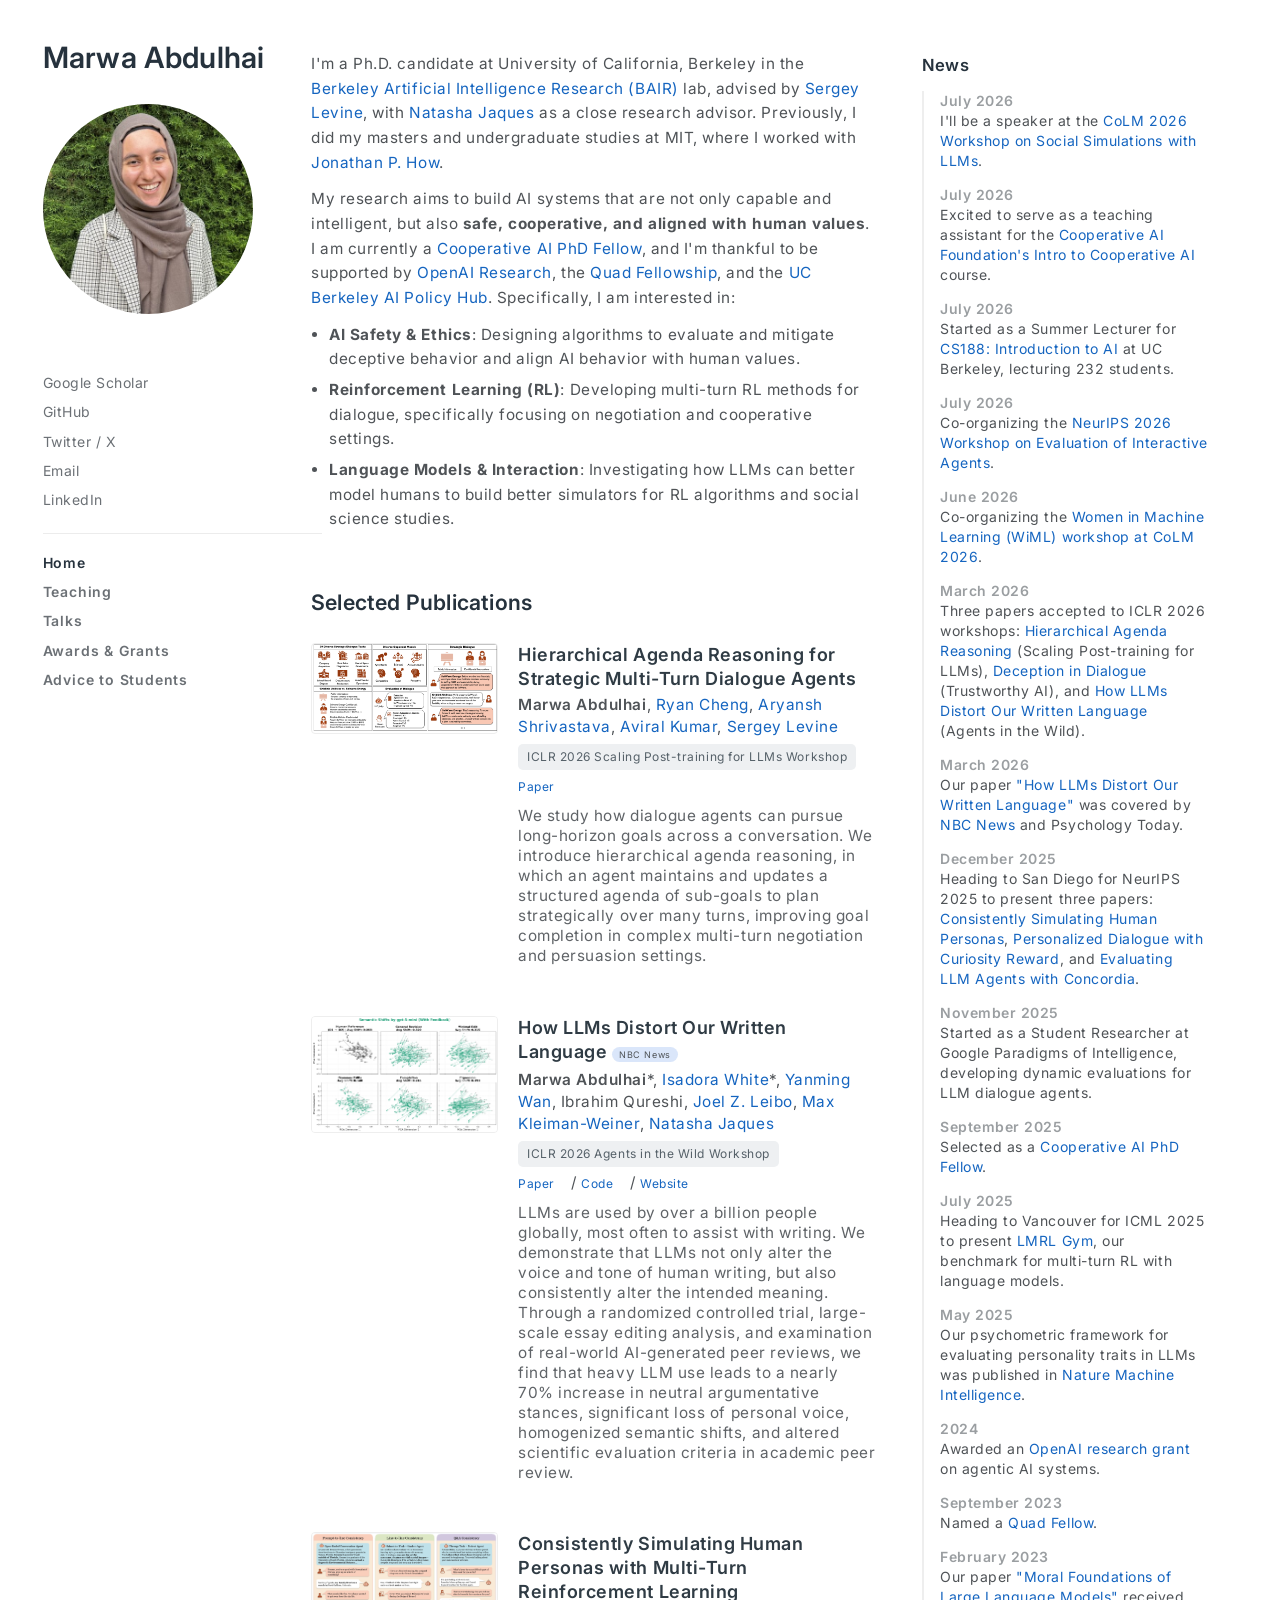
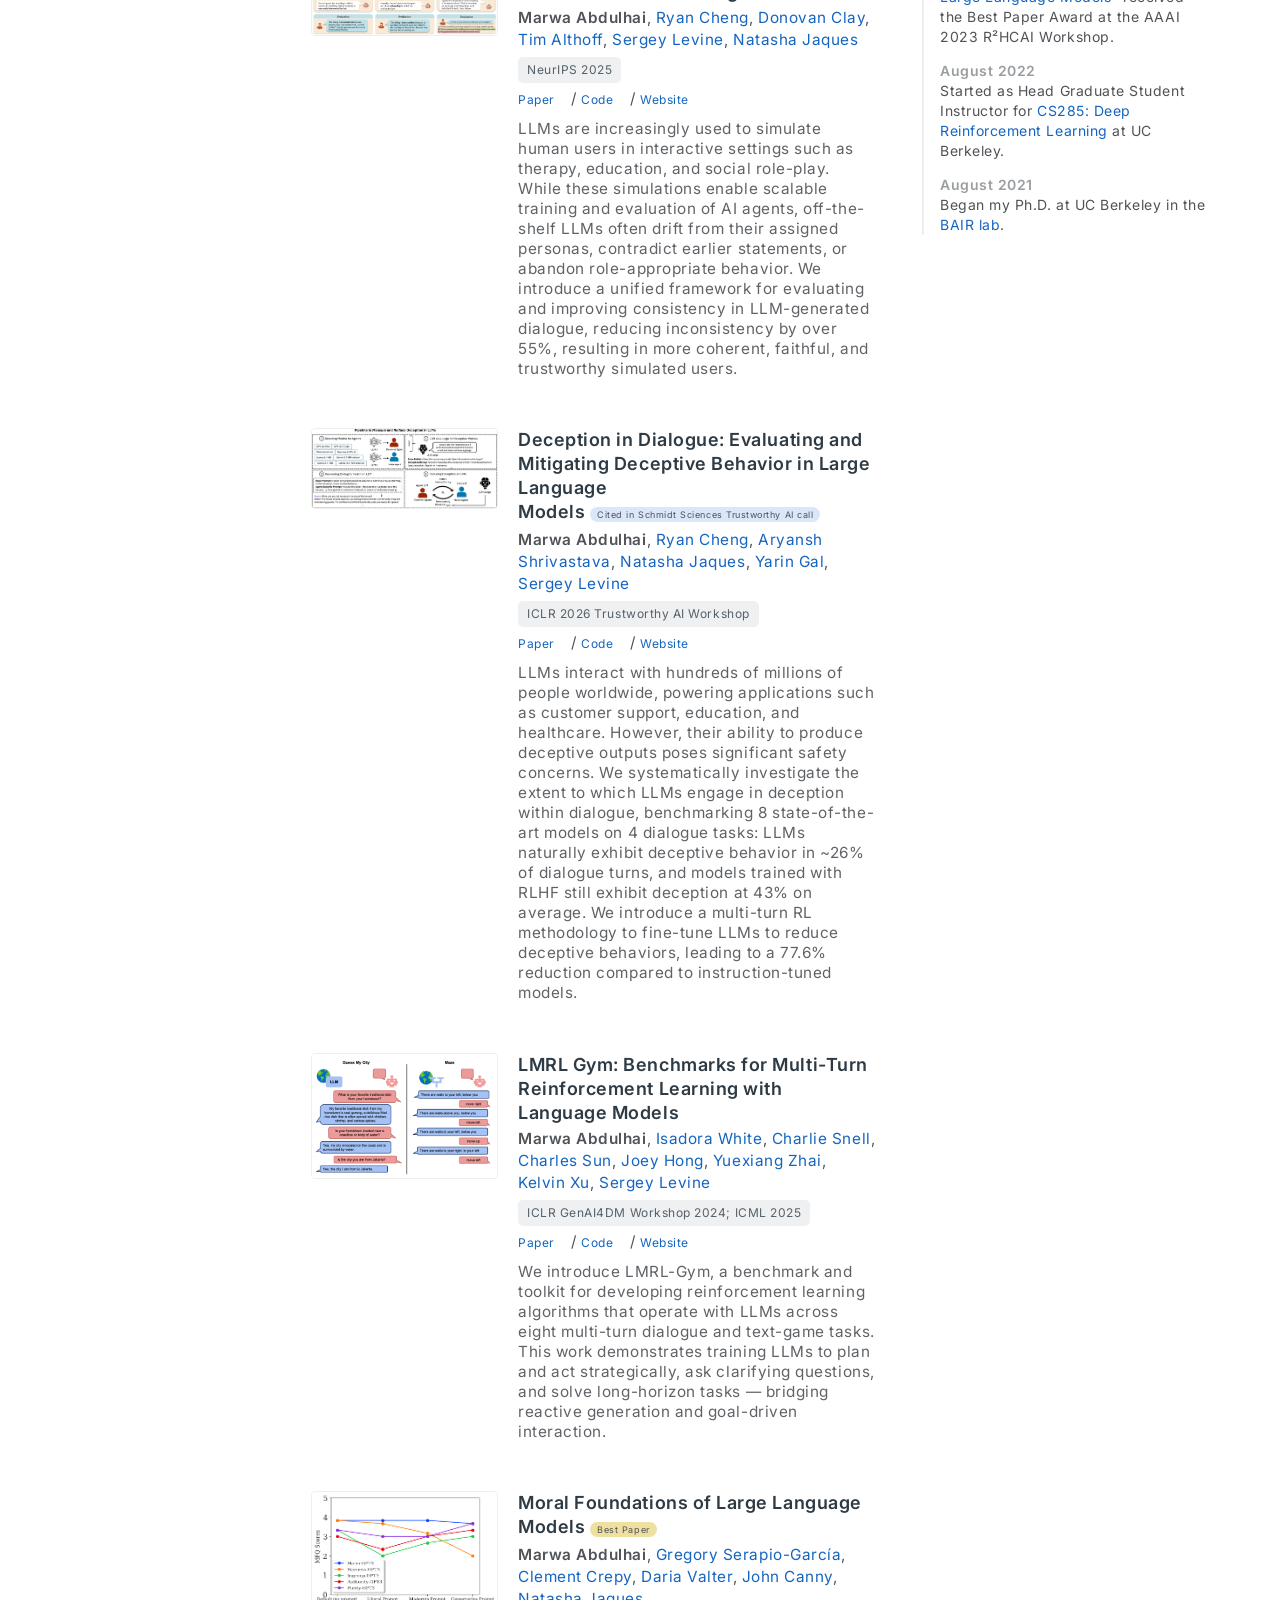
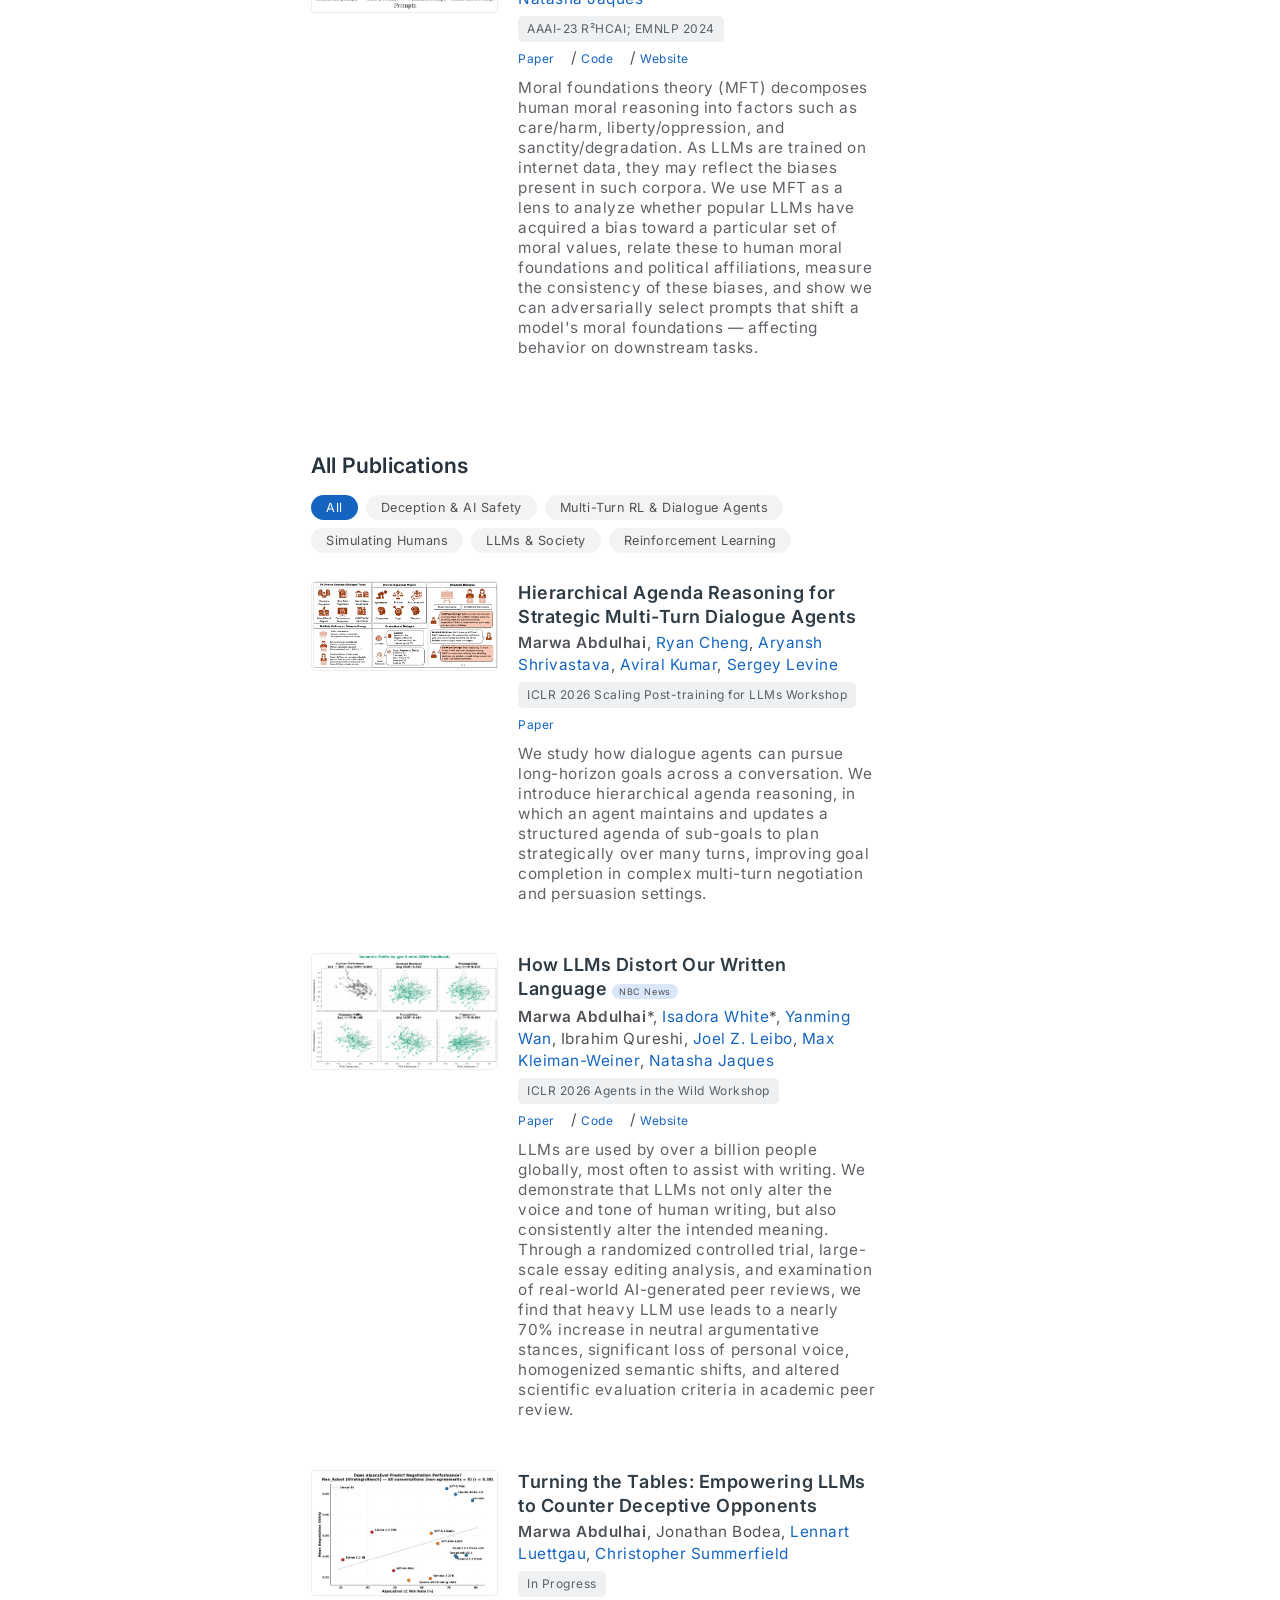
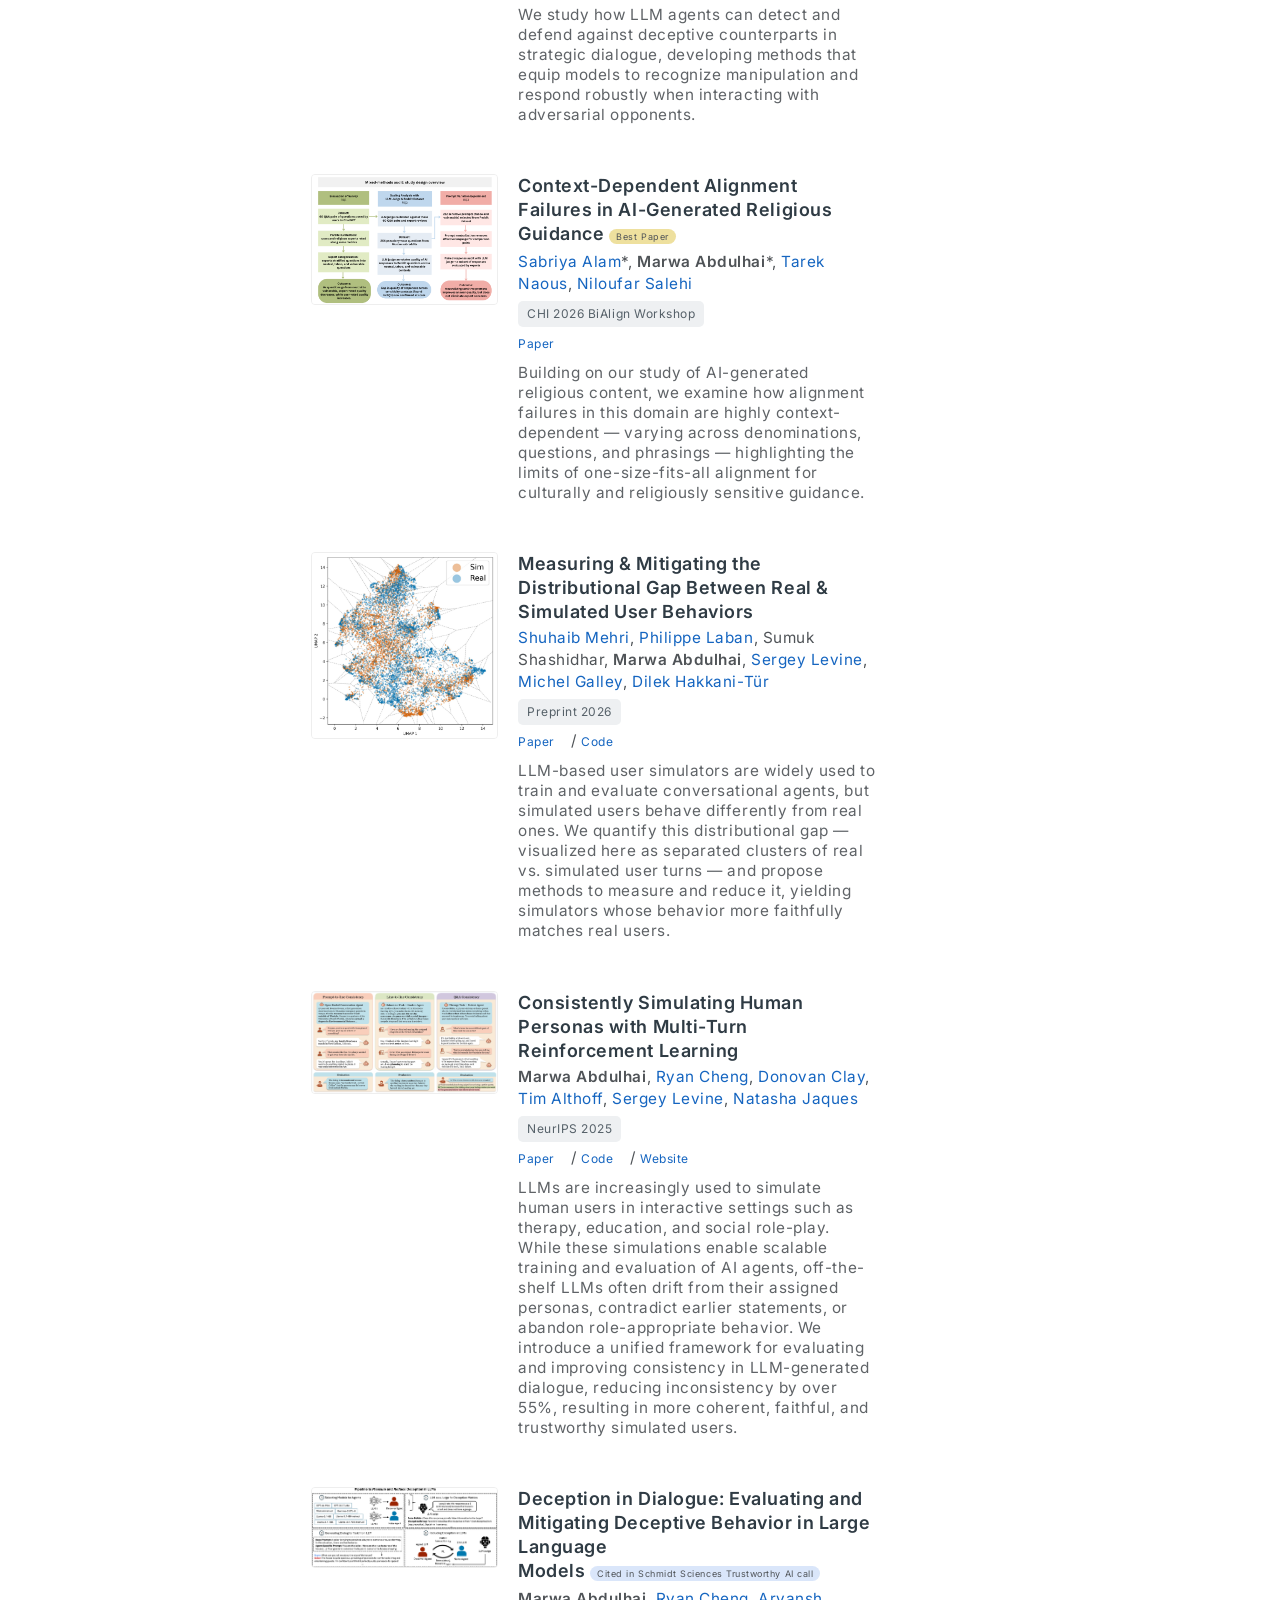
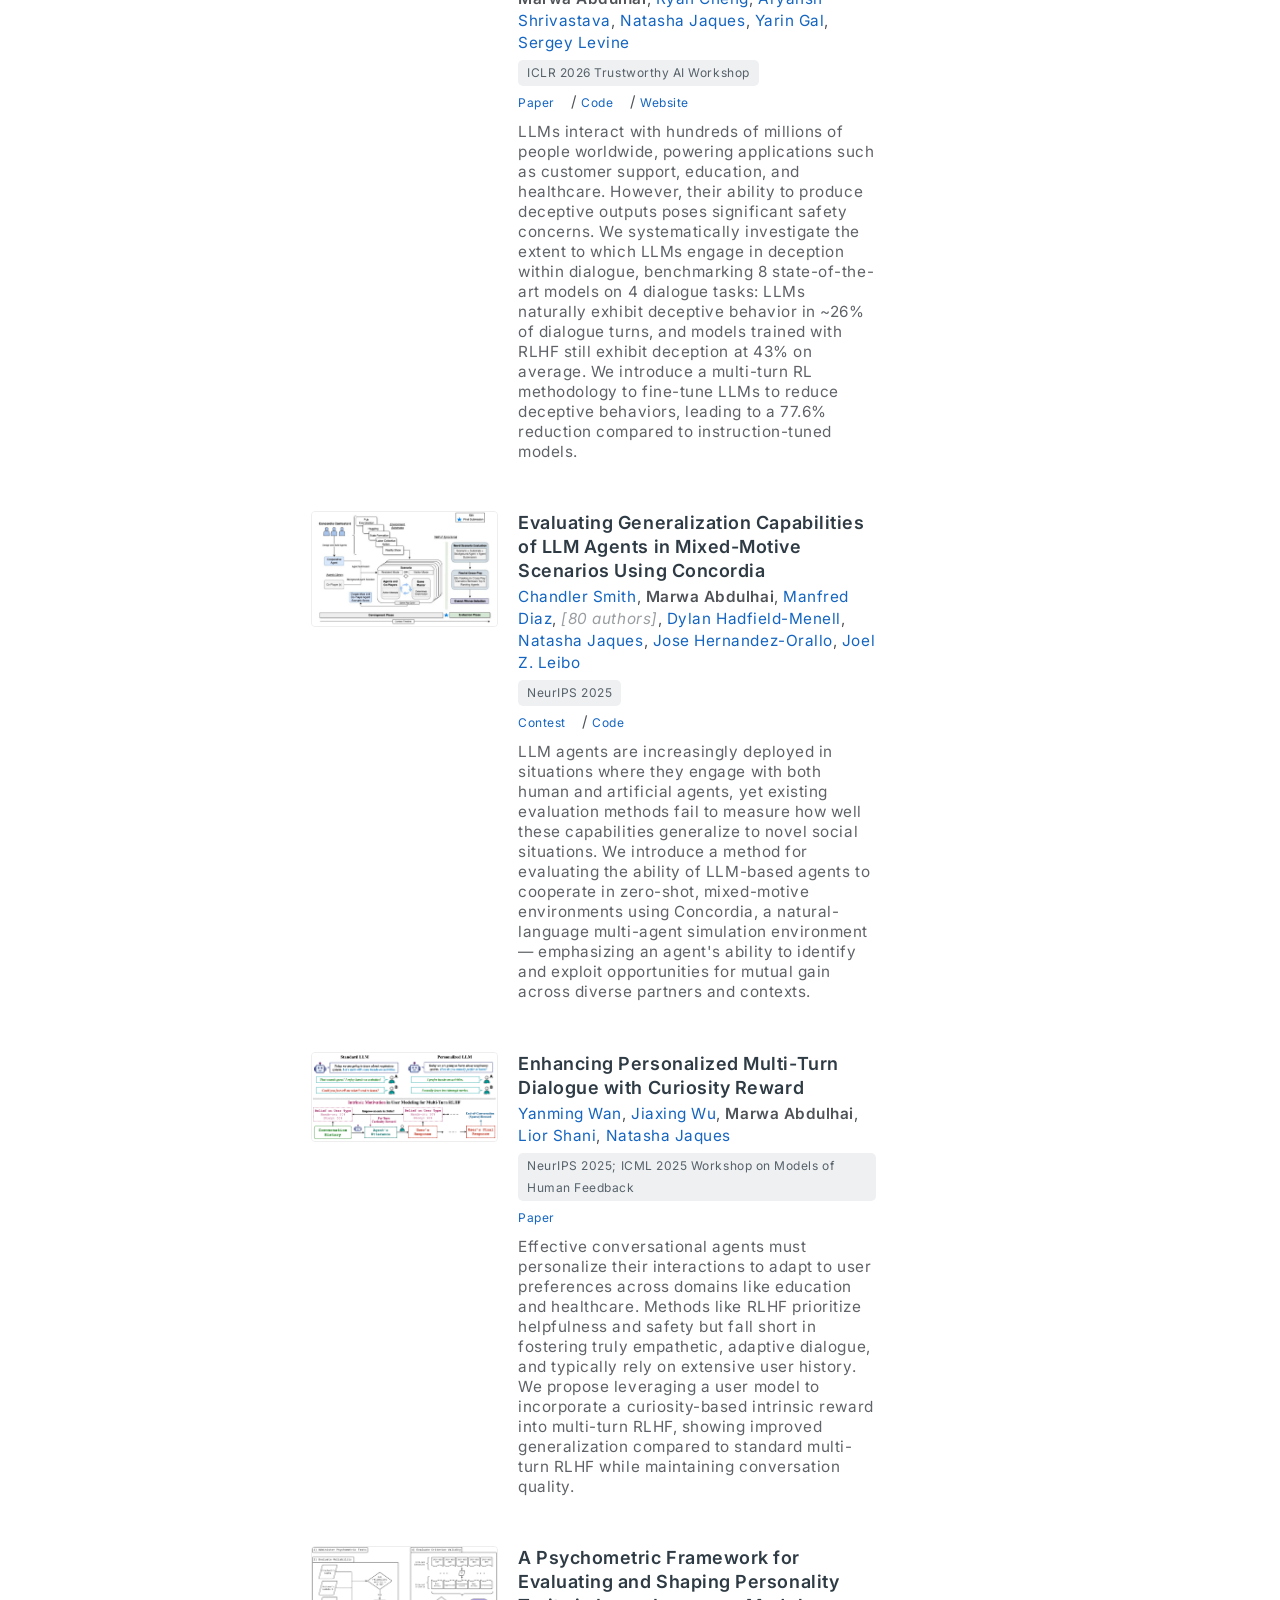
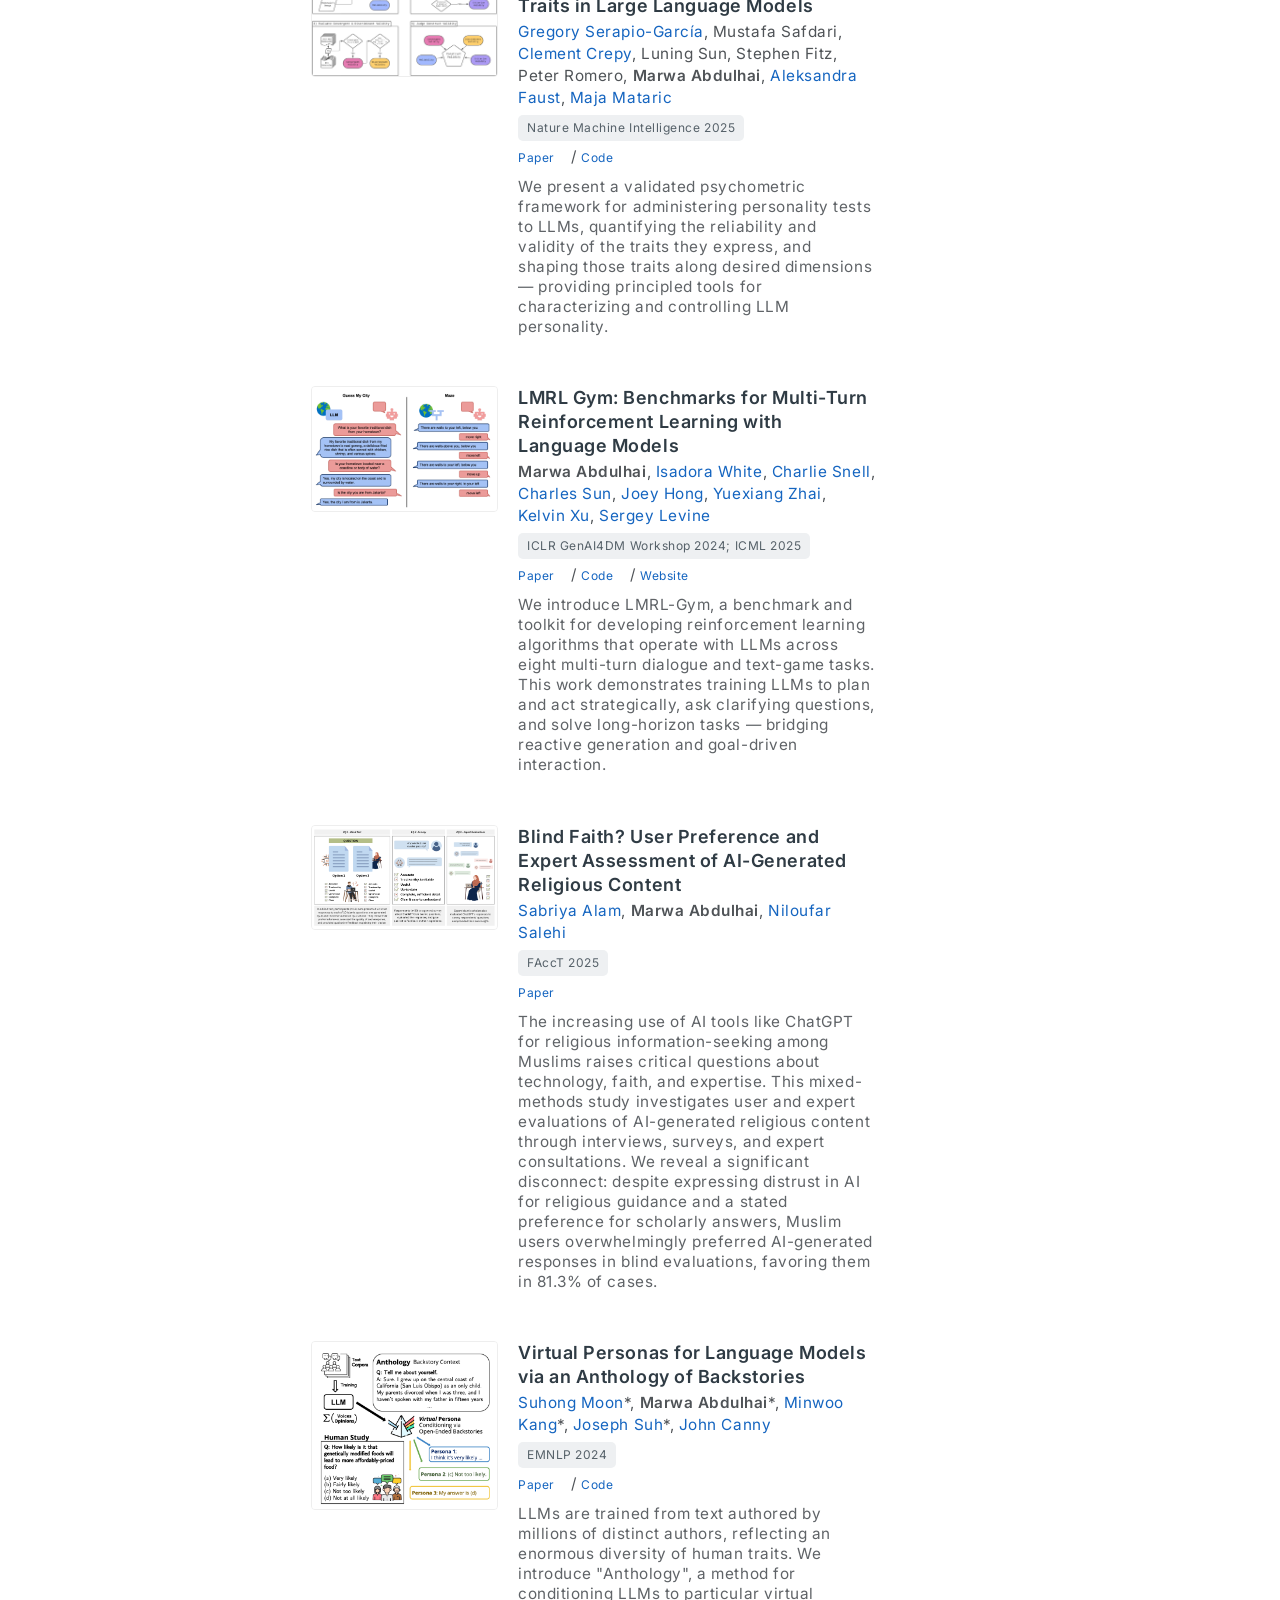
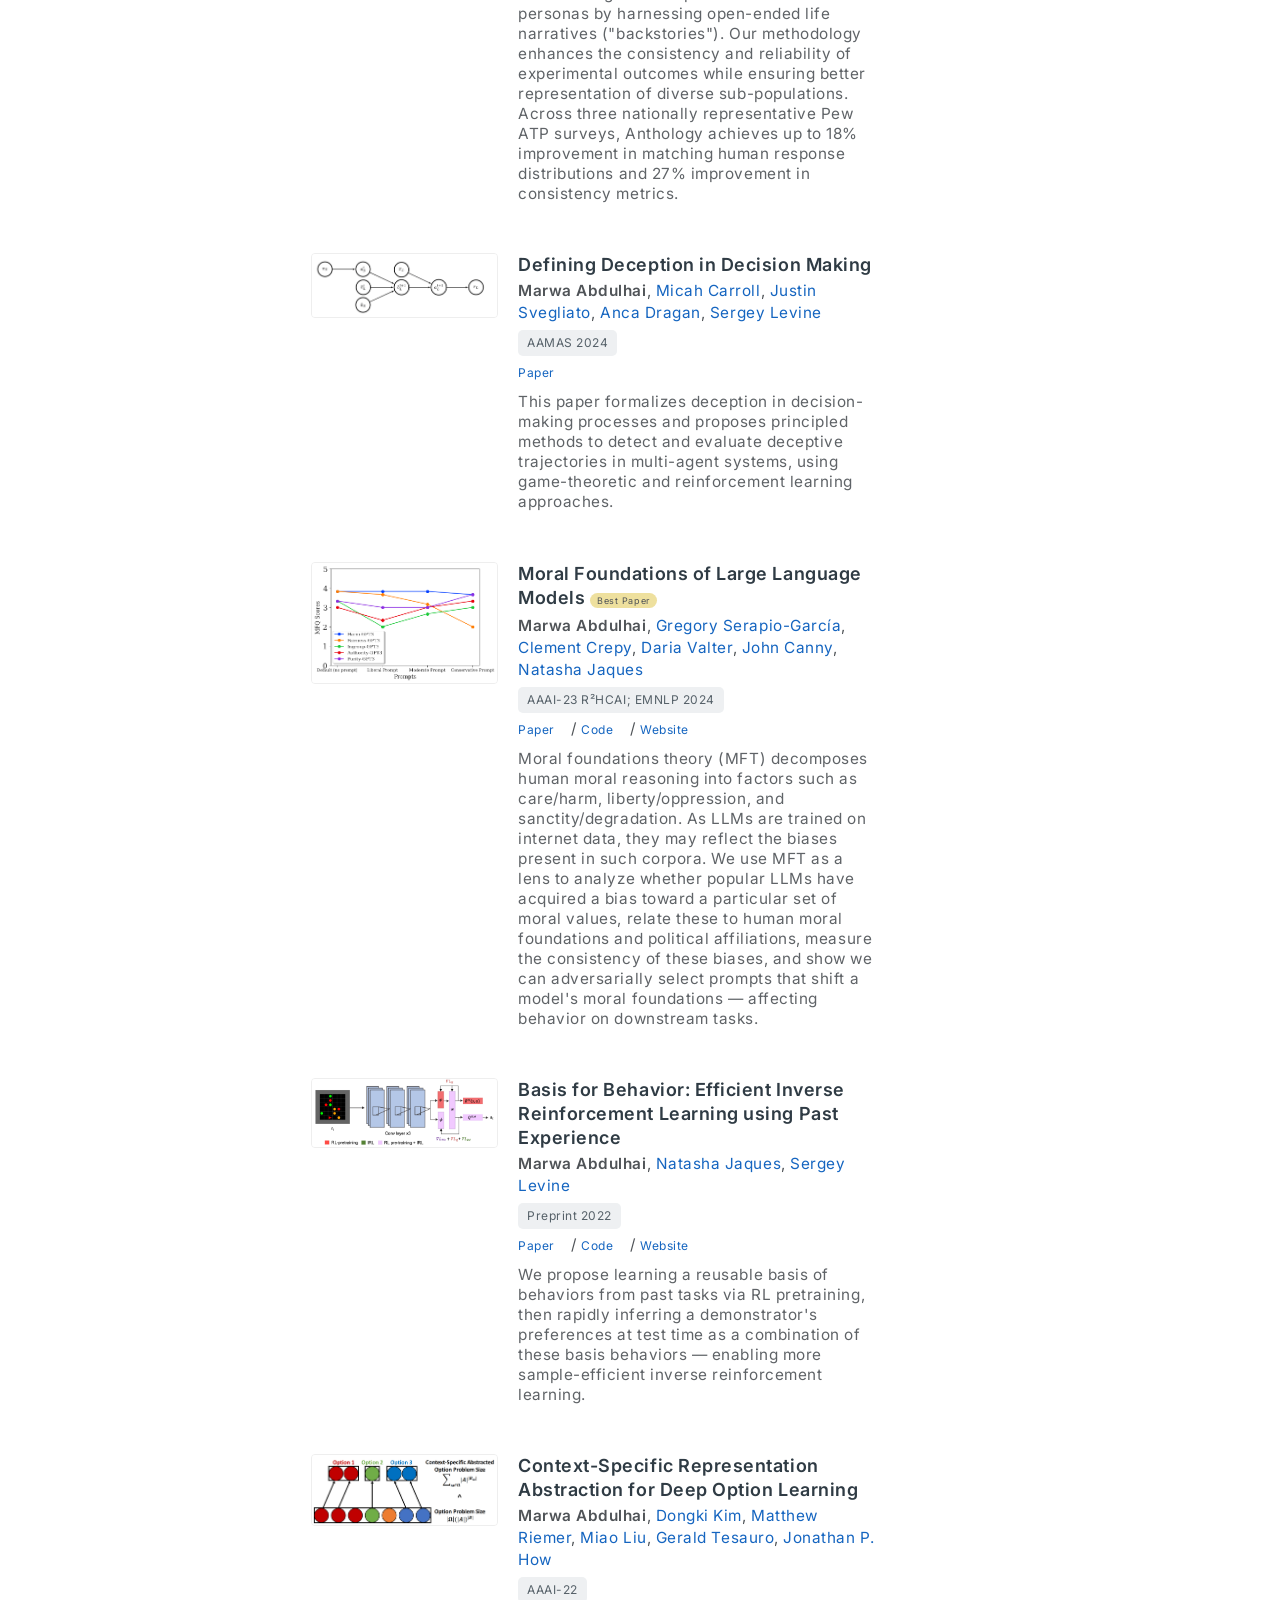
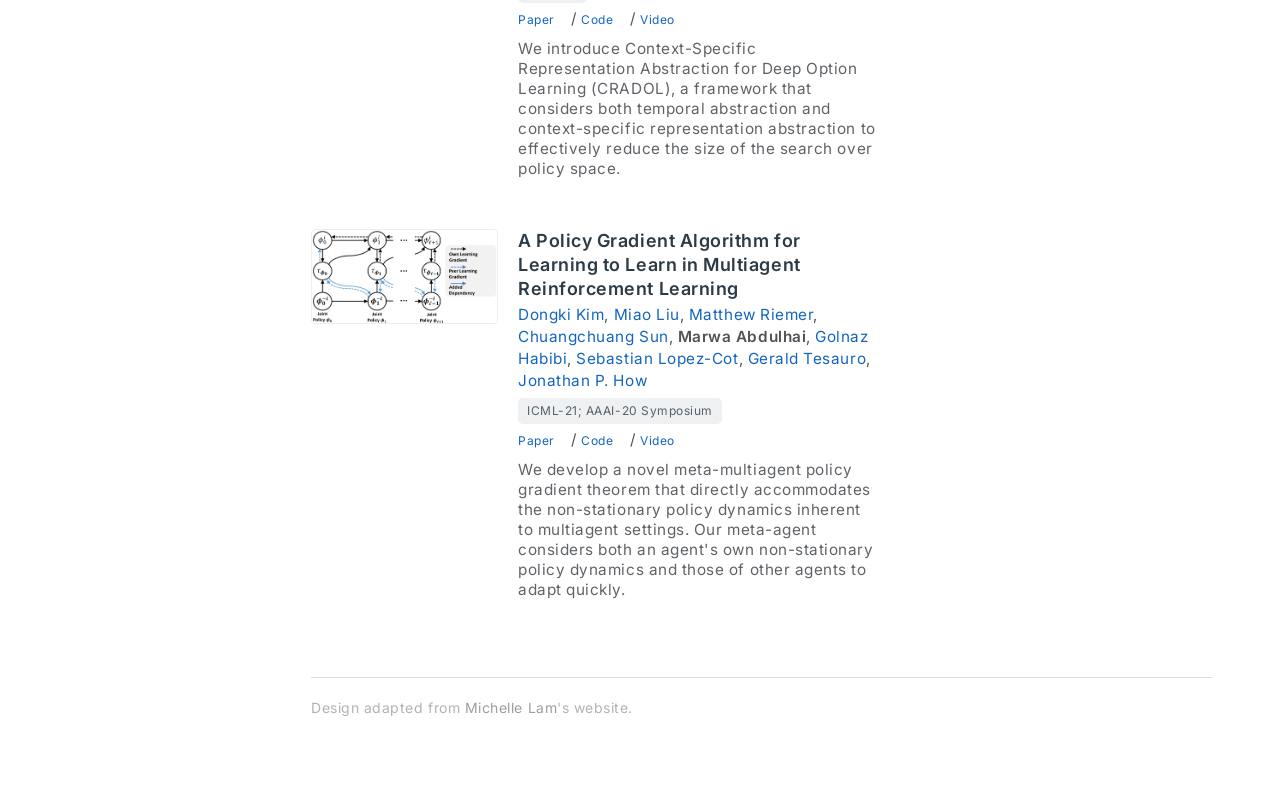
==== commit a6a920d0: "website" ====
--- a/index.html
+++ b/index.html
@@ -1,477 +1,97 @@
-<!DOCTYPE HTML>
-<html lang="en"><head><meta http-equiv="Content-Type" content="text/html; charset=UTF-8">
+<!doctype html>
+<html lang="en">
 
+<head>
+  <meta charset="utf-8">
   <title>Marwa Abdulhai</title>
+  <meta name="viewport" content="width=device-width, initial-scale=1">
+  <meta name="description" content="Marwa Abdulhai — PhD candidate in AI at UC Berkeley (BAIR), working on safe, cooperative, and aligned AI.">
+  <link rel="icon" type="image/x-icon" href="">
 
-  <meta name="author" content="Marwa Abdulhai">
-  <meta name="viewport" content="width=device-width, initial-scale=1">
+  <link rel="preconnect" href="https://fonts.googleapis.com">
+  <link rel="preconnect" href="https://fonts.gstatic.com" crossorigin>
+  <link href="https://fonts.googleapis.com/css2?family=Inter:wght@400;500;600&display=swap" rel="stylesheet">
 
-  <link rel="stylesheet" type="text/css" href="stylesheet.css">
-  <link rel="icon" type="image/png" href="images/bair.png">
+  <link rel="stylesheet" type="text/css" href="style.css">
 </head>
 
 <body>
-  <table style="width:100%;max-width:900px;border:0px;border-spacing:0px;border-collapse:separate;margin-right:auto;margin-left:auto;"><tbody>
-    <tr style="padding:0px">
-      <td style="padding:0px">
-        <table style="width:100%;border:0px;border-spacing:0px;border-collapse:separate;margin-right:auto;margin-left:auto;"><tbody>
-          <tr style="padding:0px">
-            <td style="padding:2.5%;width:63%;vertical-align:middle">
-              <p style="text-align:center">
-                <name>Marwa Abdulhai</name>
-              </p>
-              <p> I am a PhD student at UC Berkeley in the <a href="https://bair.berkeley.edu/"> Berkeley Artificial Intelligence Research (BAIR)</a> lab advised by <a href="https://people.eecs.berkeley.edu/~svlevine/"> Sergey Levine.</a> Previously, I did my masters and undergraduate studies at MIT, where I worked with <a href="https://www.mit.edu/~jhow/">Jonathan P. How</a>.  </p>
+  <div class="container">
+    <!-- Sidebar (rendered by portfolio.js) -->
+    <div class="nav-sidebar nav" id="sidebar"></div>
+    <div class="nav-mobile" id="sidebar-mobile"></div>
 
-              <p> My research aims to build AI systems that are not only capable and intelligent, but also safe, cooperative, and aligned with human values</a>. I am currently a <a href="https://www.cooperativeai.com/post/announcing-the-2025-cooperative-ai-phd-scholars">Cooperative AI PhD Fellow</a>. I am thankful to be supported by <a href="https://openai.smapply.org/prog/agentic-ai-research-grants/">Open AI Research</a>, the <a href="https://www.quadfellowship.org/2023-quad-fellows">Quad Fellowship</a>, and the <a href="https://cltc.berkeley.edu/program/ai-policy-hub/">UC Berkeley AI Policy Hub</a>.  Specifically, I am interested in:
-            <ul> 
-            <li><strong>AI Safety & Ethics</strong>: Designing algorithms to evaluate and mitigate deceptive behavior and align AI behavior with human values.</li>
-            <li><strong>Reinforcement Learning (RL)</strong>: Developing multi-turn RL methods for dialogue, specifically focusing on negotiation and cooperative settings.</li>
-            <li><strong>Language Models & Interaction</strong>: Investigating how LLMs can better model humans to build better simulators for reinforcement learning algorithms and social science studies.</li>
-          </ul>
+    <div class="main">
+      <!-- HOME -->
+      <section class="page" id="page-home">
+        <div class="content-grid">
+          <div class="gc-bio" id="summary"></div>
+          <aside class="gc-news"><div id="updates"></div></aside>
+          <div class="gc-main">
+            <section class="section" id="selected-section">
+              <div class="sm-txt-caps section-title">Selected Publications</div>
+              <div id="selected"></div>
+            </section>
+            <section class="section" id="allpubs-section">
+              <div class="sm-txt-caps section-title">All Publications</div>
+              <div class="pub-tabs" id="pub-tabs"></div>
+              <div id="publications"></div>
+            </section>
+          </div>
+        </div>
+      </section>
 
-              </p>
-              <p style="text-align:center">
-                <a href="mailto:marwa_abdulhai@berkeley.edu">Email</a> &nbsp/&nbsp
-                <a href="https://github.com/abdulhaim/">Github</a> &nbsp/&nbsp
-                <a href="https://twitter.com/marwaabdulhai">Twitter</a> &nbsp/&nbsp
-                <a href="https://www.linkedin.com/in/marwaabdulhai/">LinkedIn</a>
+      <!-- TEACHING -->
+      <section class="page" id="page-teaching">
+        <div class="pagewrap">
+          <div class="sm-txt-caps section-title page-title">Teaching</div>
+          <div id="teaching"></div>
+          <div class="sm-txt-caps section-title page-title" style="margin-top:44px;">Guest Lectures</div>
+          <div id="guest-lectures"></div>
+        </div>
+      </section>
 
-              </p>
-            </td>
-            <td style="padding:2.5%;width:40%;max-width:40%">
-              <a href="images/profile_marwa.png"><img style="width:75%;max-width:75%" alt="profile photo" src="images/profile_marwa.png" class="hoverZoomLink"></a>
-            </td>
-          </tr>
-        </tbody></table>
-        <h2>Preprints</h2>
+      <!-- TALKS -->
+      <section class="page" id="page-talks">
+        <div class="pagewrap">
+          <div class="sm-txt-caps section-title page-title">Invited Talks</div>
+          <div id="talks"></div>
+        </div>
+      </section>
 
-          <table style="width:100%;border:0px;border-spacing:0px;border-collapse:separate;margin-right:auto;margin-left:auto;"><tbody>
-            <tr>
-              <td style="padding:20px;width:25%;vertical-align:middle">
-                <img src="images/llm_distortion.png" alt="llm_distortion" style="border-style: none" width="200">
-              </td>
-              <td style="padding:20px;width:75%;vertical-align:middle">
-                <papertitle>How LLMs Distort Our Written Language.</papertitle>
-                <br>
-                <strong>Marwa Abdulhai</strong>*,
-                <a href="" target="_blank">Isadora White</a>*,
-                <a href="" target="_blank">Yanming Wan</a>,
-                <a href="" target="_blank">Ibrahim Qureshi</a>,
-                <a href="" target="_blank">Joel Leibo</a>,
-                <a href="" target="_blank">Max Kleiman-Weiner</a>,
-                <a href="https://natashajaques.ai/" target="_blank">Natasha Jaques</a>.
-                <br>
-                <em>2026</em>
-                <br>
-                <a href="documents/LLM_Homogenization_Project.pdf" target="_blank">Paper</a> /
-                <a href="https://github.com/abdulhaim/llm_writing_distortion" target="_blank">Code</a> /
-                <a href="https://sites.google.com/view/llmwritingdistortion/home" target="_blank">Website</a>
-                <p>LLMs are used by over a billion people globally, most often to assist with writing. We demonstrate that LLMs not only alter the voice and tone of human writing, but also consistently alter the intended meaning. Through a randomized controlled trial, large-scale essay editing analysis, and examination of real-world AI-generated peer reviews, we find that heavy LLM use leads to a nearly 70% increase in neutral argumentative stances, significant loss of personal voice, homogenized semantic shifts, and altered scientific evaluation criteria in academic peer review.</p>
-              </td>
-            </tr>
-          </tbody></table>
+      <!-- AWARDS & GRANTS -->
+      <section class="page" id="page-awards">
+        <div class="pagewrap">
+          <div class="sm-txt-caps section-title page-title">Honors &amp; Awards</div>
+          <div id="awards"></div>
+          <div class="sm-txt-caps section-title page-title" style="margin-top:44px;">Grants</div>
+          <div id="grants"></div>
+        </div>
+      </section>
 
+      <!-- ADVICE -->
+      <section class="page" id="page-advice">
+        <div class="pagewrap">
+          <div class="sm-txt-caps section-title page-title">Advice to Students</div>
+          <div id="advice"></div>
+        </div>
+      </section>
 
-        <h2>Selected Publications</h2>
+      <!-- HOW TO DO RESEARCH (linked from Advice) -->
+      <section class="page" id="page-guide">
+        <div class="pagewrap">
+          <div class="sm-txt-caps section-title page-title">How to Do Research</div>
+          <div id="guide-content"></div>
+        </div>
+      </section>
 
-          <table style="width:100%;border:0px;border-spacing:0px;border-collapse:separate;margin-right:auto;margin-left:auto;"><tbody>
-          <tr>
-            <td style="padding:20px;width:25%;vertical-align:middle">
-              <img src="images/consistency.png" alt="lmrl_gym" style="border-style: none" width="200">
-            </td>
-            <td style="padding:20px;width:75%;vertical-align:middle">
-              <papertitle>Consistently Simulating Human Personas with Multi-Turn Reinforcement Learning.</papertitle>
-              <br>
-              <strong>Marwa Abdulhai</strong>,
-              <a href="https://www.linkedin.com/in/ryanyicheng" target="_blank">Ryan Cheng</a>,
-              <a href="https://www.linkedin.com/in/donovanclay" target="_blank">Donovan Clay</a>,
-              <a href="https://homes.cs.washington.edu/~althoff/" target="_blank">Tim Althoff</a>,
-              <a href="https://people.eecs.berkeley.edu/~svlevine/" target="_blank">Sergey Levine</a>,
-              <a href="https://natashajaques.ai/", target="_blank">Natasha Jaques</a>.
-              <br>
-              <em>NeurIPS 2025</em>
-              <br>
-              <a href="https://arxiv.org/abs/2511.00222" target="_blank">Paper</a> /
-              <a href="https://github.com/abdulhaim/consistent-LLMs" target="_blank">Code</a> /
-              <a href="https://sites.google.com/view/consistent-llms" target="_blank">Website</a>
-              <p>Large Language Models (LLMs) are increasingly used to simulate human users in interactive settings such as therapy, education, and social role-play. While these simulations enable scalable training and evaluation of AI agents, off-the-shelf LLMs often drift from their assigned personas, contradict earlier statements, or abandon role-appropriate behavior. We introduce a unified framework for evaluating and improving consistency in LLM-generated dialogue, reducing inconsistency by over 55\%, resulting in more coherent, faithful, and trustworthy simulated users.</p>
-            </td>
-          </tr>
-        </tbody></table>
+      <div class="footer xs-txt">
+        Design adapted from <a href="https://michelle123lam.github.io/" target="_blank">Michelle Lam</a>'s website.
+      </div>
+    </div>
+  </div>
 
-        <table style="width:100%;border:0px;border-spacing:0px;border-collapse:separate;margin-right:auto;margin-left:auto;"><tbody>
-              <tr>
-                <td style="padding:20px;width:25%;vertical-align:middle">
-                  <img src="images/motivation_rl_v3.png" alt="deception" style="border-style: none" width="200">
-                </td>
-                <td style="padding:20px;width:75%;vertical-align:middle">
-                  <papertitle>Deception in Dialogue: Evaluating and Mitigating Deceptive Behavior in Large Language Models.</papertitle>
-                  <br>
-                  <strong>Marwa Abdulhai</strong>,
-                  <a href="https://www.linkedin.com/in/ryanyicheng" target="_blank">Ryan Cheng</a>,
-                  <a href="https://www.linkedin.com/in/aryansh-s" target="_blank">Aryansh Shrivastava</a>,
-                  <a href="https://natashajaques.ai/", target="_blank">Natasha Jaques</a>,
-                  <a href="https://www.cs.ox.ac.uk/people/yarin.gal/website/", target="_blank">Yarin Gal</a>,
-                  <a href="https://people.eecs.berkeley.edu/~svlevine/", target="_blank">Sergey Levine</a>.
-                  <br>
-                  <em>Pre-print.</em>
-                  <br>
-                  <a href="https://arxiv.org/pdf/2510.14318" target="_blank">Paper</a> /
-                  <a href="https://github.com/abdulhaim/deceptive_dialogue" target="_blank">Code</a> /
-                  <a href="https://sites.google.com/view/deceptive-dialogue" target="_blank">Website</a>
-                  <p>Large Language Models (LLMs) interact with hundreds of millions of people worldwide, powering applications such as customer support, education and healthcare. However, their ability to produce deceptive outputs, whether intentionally or inadvertently, poses significant safety concerns. 
-                  In this paper, we systematically investigate the extent to which LLMs engage in deception within dialogue. We benchmark 8 state-of-the-art models on 4 dialogue tasks, showing that LLMs naturally exhibit deceptive behavior in approximately 26% of dialogue turns, even when prompted with seemingly benign objectives Unexpectedly, models trained with RLHF, the predominant approach for ensuring the safety of widely-deployed LLMs, still exhibit deception at a rate of 43% on average. Given that deception in dialogue is a behavior that develops over an interaction history, its effective evaluation and mitigation necessitates moving beyond single-utterance analyses. We introduce a multi-turn reinforcement learning methodology to fine-tune LLMs to reduce deceptive behaviors, leading to a 77.6% reduction compared to other instruction-tuned models.
-
-                </p>
-                </td>
-              </tr>
-            </tbody></table>
-
-          <table style="width:100%;border:0px;border-spacing:0px;border-collapse:separate;margin-right:auto;margin-left:auto;"><tbody>
-          <tr>
-            <td style="padding:20px;width:25%;vertical-align:middle">
-              <img src="images/lmrl_gym.png" alt="lmrl_gym" style="border-style: none" width="200">
-            </td>
-            <td style="padding:20px;width:75%;vertical-align:middle">
-              <papertitle>LMRL Gym: Benchmarks for Multi-Turn Reinforcement Learning with Language Models.</papertitle>
-              <br>
-                <strong>Marwa Abdulhai</strong>,
-                <a href="https://icwhite.github.io/website/" target="_blank">Isadora White</a>,
-                <a href="https://sea-snell.github.io/" target="_blank">C. Snell</a>,
-                <a href="https://www.linkedin.com/in/charlesjsun/", target="_blank">C. Sun</a>,
-                <a href="https://jxihong.github.io/joeyhong/", target="_blank">J. Hong</a>,
-                <a href="https://yx-s-z.github.io/", target="_blank">Y. Zhai</a>,
-                <a href="https://kelvinxu.github.io/", target="_blank">K. Xu</a>,
-                <a href="https://people.eecs.berkeley.edu/~svlevine/", target="_blank">S. Levine</a>.
-              <br>
-              <em>ICLR GenAI4DM Workshop 2024; ICML 2025</em>
-              <br>
-              <a href="https://arxiv.org/abs/2311.18232" target="_blank">Paper</a> /
-              <a href="https://github.com/abdulhaim/LMRL-Gym" target="_blank">Code</a> /
-              <a href="https://lmrl-gym.github.io/" target="_blank">Website</a>
-              <p>We introduce LMRL‑Gym, a benchmark and toolkit for developing reinforcement learning algorithms that operate with large language models (LLMs) across eight multi-turn dialogue and text-game tasks. This work demonstrates training LLMs to plan and act strategically, ask clarifying questions, and solve long-horizon tasks—bridging reactive generation and goal-driven interaction.</p>
-            </td>
-          </tr>
-        </tbody></table>
-
-
-    <!--<h3>LLMs for Social Science</h3>-->          
-
-
-        <table style="width:100%;border:0px;border-spacing:0px;border-collapse:separate;margin-right:auto;margin-left:auto;"><tbody>
-              <tr>
-                <td style="padding:20px;width:25%;vertical-align:middle">
-                  <img src="images/defining_deception.png" alt="deception" style="border-style: none" width="200">
-                </td>
-                <td style="padding:20px;width:75%;vertical-align:middle">
-                  <papertitle>Defining Deception in Decision Making.</papertitle>
-                  <br>
-                  <strong>Marwa Abdulhai</strong>,
-                  <a href="https://micahcarroll.github.io/" target="_blank">Micah Carroll</a>,
-                  <a href="https://justinsvegliato.com/" target="_blank">Justin Svegliato</a>,
-                  <a href="https://people.eecs.berkeley.edu/~anca/", target="_blank">Anca Dragan</a>,
-                  <a href="https://people.eecs.berkeley.edu/~svlevine/", target="_blank">Sergey Levine</a>.
-                  <br>
-                  <em>AAMAS 2024</em>
-                  <br>
-                  <a href="https://www.ifaamas.org/Proceedings/aamas2024/pdfs/p2111.pdf" target="_blank">Paper</a>
-                  <p>This paper formalizes deception in decision-making processes and proposes principled methods to detect and evaluate deceptive trajectories in multi-agent systems, using game-theoretic and reinforcement learning approaches.</p>
-                </td>
-              </tr>
-            </tbody></table>
-
-        <table style="width:100%;border:0px;border-spacing:0px;border-collapse:separate;margin-right:auto;margin-left:auto;"><tbody>
-          <tr>
-            <td style="padding:20px;width:25%;vertical-align:middle">
-              <img src="images/davinci_model.png" alt="moral foundations" style="border-style: none" width="200">
-            </td>
-            <td style="padding:20px;width:75%;vertical-align:middle">
-              <papertitle>Moral Foundations of Large Language Models.</papertitle>
-              <br>
-              <strong>Marwa Abdulhai</strong>,
-              <a href="https://scholar.google.com/citations?user=fa4EXucAAAAJ&hl=en" target="_blank">Gregory Serapio-García</a>,
-              <a href="https://scholar.google.com/citations?user=UrmqI6IAAAAJ&hl=en" target="_blank">Clement Crepy</a>,
-              <a href="https://www.linkedin.com/in/ddwalter/" target="_blank">Daria Valter</a>,
-              <a href="https://www2.eecs.berkeley.edu/Faculty/Homepages/canny.html", target="_blank">John Canny</a>,
-              <a href="https://natashajaques.ai/", target="_blank">Natasha Jaques</a>.
-              <br>
-              <em>AAAI-23 R2HCAI (Best Paper); EMNLP 2024</em>
-              <br>
-              <a href="https://arxiv.org/abs/2310.15337" target="_blank">Paper</a> /
-              <a href="https://github.com/abdulhaim/moral_foundations_llms" target="_blank">Code</a> /
-              <a href="https://sites.google.com/view/moral-foundations-llms" target="_blank">Website</a>
-              <p>Moral foundations theory (MFT) is a psychological assessment tool that decomposes human moral reasoning into five factors, including care/harm, liberty/oppression, and sanctity/degradation. As large language models (LLMs) are trained on datasets collected from the internet, they may reflect the biases that are present in such corpora. This paper uses MFT as a lens to analyze whether popular LLMs have acquired a bias towards a particular set of moral values. We analyze known LLMs and find they exhibit particular moral foundations, and show how these relate to human moral foundations and political affiliations. We also measure the consistency of these biases, or whether they vary strongly depending on the context of how the model is prompted. Finally, we show that we can adversarially select prompts that encourage the moral to exhibit a particular set of moral foundations, and that this can affect the model's behavior on downstream tasks.</p>
-            </td>
-          </tr>
-        </tbody></table>
-
-          <table style="width:100%;border:0px;border-spacing:0px;border-collapse:separate;margin-right:auto;margin-left:auto;"><tbody>
-            <tr>
-              <td style="padding:20px;width:25%;vertical-align:middle">
-                <img src="images/virtual_personas.png" alt="virtual personas" style="border-style: none" width="200">
-              </td>
-              <td style="padding:20px;width:75%;vertical-align:middle">
-                <papertitle>Virtual Personas for Language Models via an Anthology of Backstories.</papertitle>
-                <br>
-                <a href="https://suhongmoon.github.io/" target="_blank">S. Moon*</a>,
-                <strong>Marwa Abdulhai*</strong>,
-                <a href="https://joshuaminwookang.github.io/" target="_blank">M. Kang*</a>,
-                <a href="https://josephsuh.org/" target="_blank">J. Suh*</a>,
-                <a href="https://www2.eecs.berkeley.edu/Faculty/Homepages/canny.html", target="_blank">John Canny</a>.
-                <br>
-                <em>EMNLP 2024</em>
-                <br>
-                <a href="https://arxiv.org/abs/2407.06576" target="_blank">Paper</a> /
-                <a href="https://github.com/CannyLab/anthology" target="_blank">Code</a> 
-                <p>Large language models (LLMs) are trained from vast repositories of text authored by millions of distinct authors, reflecting an enormous diversity of human traits. In this work, we introduce "Anthology", a method for conditioning LLMs to particular virtual personas by harnessing open-ended life narratives, which we refer to as "backstories." We show that our methodology enhances the consistency and reliability of experimental outcomes while ensuring better representation of diverse sub-populations. Across three nationally representative human surveys conducted as part of Pew Research Center's American Trends Panel (ATP), we demonstrate that Anthology achieves up to 18% improvement in matching the response distributions of human respondents and 27% improvement in consistency metrics.</p>
-              </td>
-            </tr>
-          </tbody></table>
-
-    <!--<h3>AI Safety</h3>--> 
-
-        <h2>Other Publications</h2>
-         
-          <table style="width:100%;border:0px;border-spacing:0px;border-collapse:separate;margin-right:auto;margin-left:auto;"><tbody>
-            <tr>
-              <td style="padding:20px;width:25%;vertical-align:middle">
-                <img src="images/concordia.png" alt="virtual personas" style="border-style: none" width="200">
-              </td>
-              <td style="padding:20px;width:75%;vertical-align:middle">
-                <papertitle>Evaluating Generalization Capabilities of LLM Agents in Mixed-Motive Scenarios Using Concordia</papertitle>
-                <br>
-                <a href="https://chandlersmith.me/" target="_blank">Chandler Smith</a>,
-                <strong>Marwa Abdulhai</strong>,
-                <a href="https://manfreddiaz.github.io/" target="_blank">Manfred Diaz</a>,
-                [80 authors],
-                <a href="https://people.csail.mit.edu/dhm/", target="_blank">D. Hadfield-Menell</a>,
-                <a href="https://natashajaques.ai/", target="_blank">Natasha Jaques</a>,
-                <a href="https://scholar.google.com/citations?user=n9AWbcAAAAAJ&hl=en", target="_blank">J. Hernandez-Orallo</a>.
-                <a href="https://www.jzleibo.com/", target="_blank">Joel Leibo</a>.
-                <br>
-                <em>Pre-print</em>
-                <br>
-                <a href="https://www.cooperativeai.com/contests/concordia-2024" target="_blank">Contest</a> /
-                <a href="https://github.com/google-deepmind/concordia" target="_blank">Code</a> 
-                <p>Large language model (LLM) agents have demonstrated impressive capabilities for social interaction and are increasingly being deployed in situations where they might engage with both human and artificial agents. These interactions represent a critical frontier for LLM-based agents, yet existing evaluation methods fail to measure how well these capabilities generalize to novel social situations. In this paper, we introduce a method for evaluating the ability of LLM-based agents to cooperate in zero-shot, mixed-motive environments using Concordia, a natural language multi-agent simulation environment. This work introduces an approach to measuring human-appropriate cooperative intelligence, emphasizing an agent's ability to identify and exploit opportunities for mutual gain across diverse partners and contexts.</p>
-              </td>
-            </tr>
-          </tbody></table>
-
-          <table style="width:100%;border:0px;border-spacing:0px;border-collapse:separate;margin-right:auto;margin-left:auto;"><tbody>
-            <tr>
-              <td style="padding:20px;width:25%;vertical-align:middle">
-                <img src="images/curiosity.png" alt="virtual personas" style="border-style: none" width="200">
-              </td>
-              <td style="padding:20px;width:75%;vertical-align:middle">
-                <papertitle>Enhancing Personalized Multi-Turn Dialogue with Curiosity Reward</papertitle>
-                <br>
-                <a href="https://simon-wan.github.io/" target="_blank">Yanming Wan</a>,
-                <a href="https://www.linkedin.com/in/jiaxing-wu-187624143" target="_blank">Jiaxing Wu</a>,
-                <strong>Marwa Abdulhai</strong>,
-                <a href="https://scholar.google.co.il/citations?user=TrQLB1gAAAAJ&hl=iw" target="_blank">Lior Shani</a>,
-                <a href="https://natashajaques.ai/", target="_blank">Natasha Jaques</a>.
-                <br>
-                <em>2nd Workshop on Models of Human Feedback for AI Alignment at ICML 2025.</em>
-                <br>
-                <a href="https://arxiv.org/abs/2504.03206" target="_blank">Paper</a> 
-                <p>Effective conversational agents like large language models (LLMs) must personalize their interactions to adapt to user preferences, personalities, and attributes across diverse domains like education and healthcare. Current methods like Reinforcement Learning from Human Feedback (RLHF), often prioritize helpfulness and safety but fall short in fostering truly empathetic, adaptive, and personalized dialogues. Existing personalization approaches typically rely on extensive user history, limiting their effectiveness for new or context-limited users. To address these limitations, we propose leveraging a user model to incorporate a curiosity-based intrinsic reward into multi-turn RLHF. We show improved generalization capabilities compared to standard multi-turn RLHF, all while maintaining conversation quality. Our method offers a promising solution for creating more personalized, adaptive, and engaging conversational agents.</p>
-              </td>
-            </tr>
-          </tbody></table>
-
-
-          <table style="width:100%;border:0px;border-spacing:0px;border-collapse:separate;margin-right:auto;margin-left:auto;"><tbody>
-            <tr>
-              <td style="padding:20px;width:25%;vertical-align:middle">
-                <img src="images/islam_ai_faact.png" alt="virtual personas" style="border-style: none" width="200">
-              </td>
-              <td style="padding:20px;width:75%;vertical-align:middle">
-                <papertitle>Blind Faith? User Preference and Expert Assessment of AI-Generated Religious Content.</papertitle>
-                <br>
-                <a href="https://sites.google.com/view/sabriyaalam" target="_blank">Sabriya Alam</a>,
-                <strong>Marwa Abdulhai</strong>,
-                <a href="https://niloufar.org/" target="_blank">Niloufar Salehi</a>.
-                <br>
-                <em>FAccT 2025</em>
-                <br>
-                <a href="https://dl.acm.org/doi/full/10.1145/3715275.3732162" target="_blank">Paper</a> 
-                <p>The increasing use of AI tools like ChatGPT for religious information-seeking among Muslims raises critical questions about the intersection of technology, faith, and expertise. This mixed-methods study investigates user and expert evaluations of AI-generated religious content, through both quantitative and qualitative analysis of user preferences and expert feedback elicited through interviews, surveys, and expert consultations. Our findings reveal a significant disconnect: despite expressing distrust in AI for religious guidance and stating a preference for scholarly answers, Muslim users overwhelmingly preferred AI-generated responses to Islamic questions in blind evaluations, favoring them in 81.3% of cases.</p>
-              </td>
-            </tr>
-          </tbody></table>
-
-        <table style="width:100%;border:0px;border-spacing:0px;border-collapse:separate;margin-right:auto;margin-left:auto;"><tbody>
-          <tr onmouseout="font_stop()" onmouseover="font_start()">
-            <td style="padding:20px;width:25%;vertical-align:middle">
-              <img src="images/cradol.png" alt="cradol" style="border-style: none" width="200">
-            </td>
-            <td style="padding:20px;width:75%;vertical-align:middle">
-                <papertitle>Context-Specific Representation Abstraction for Deep Option Learning.</papertitle>
-              <br>
-              <strong>Marwa Abdulhai</strong>,
-              <a href="https://dkkim93.github.io/", target="_blank">Dongki Kim</a>,
-              <a href="https://scholar.google.com/citations?user=PK7UzAwAAAAJ&hl=en" target="_blank">Matthew Riemer</a>,
-              <a href="http://www.mit.edu/~miaoliu/", target="_blank">Miao Liu</a>,
-              <a href="https://researcher.watson.ibm.com/researcher/view.php?person=us-gtesauro" target="_blank">Gerald Tesauro</a>,
-              <a href="https://scholar.google.com/citations?user=gX7rSCcAAAAJ&hl=en", target="_blank">Jonathan P. How</a>
-              <br>
-              <em>AAAI-22</em>
-              <br>
-              <a href="https://arxiv.org/abs/2109.09876", target="_blank">Paper</a> /
-              <a href="https://github.com/cradol/cradol", target="_blank">Code</a> /
-              <a href="https://sites.google.com/view/cradol/home", target="_blank">Video</a>
-              <p></p>
-              <p></p>
-              <p>
-              We introduce Context-Specific Representation Abstraction for Deep Option Learning (CRADOL), a new framework that considers both temporal abstraction and context-specific representation abstraction to effectively reduce the size of the search over policy space.
-              </p>
-            </td>
-          </tr>
-            </td>
-          </tr>
-        </tbody></table>
-        <table style="width:100%;border:0px;border-spacing:0px;border-collapse:separate;margin-right:auto;margin-left:auto;"><tbody>
-          <tr onmouseout="font_stop()" onmouseover="font_start()">
-            <td style="padding:20px;width:25%;vertical-align:middle">
-              <img src="images/meta_mapg.png" alt="meta_mapg" style="border-style: none" width="200">
-            </td>
-            <td style="padding:20px;width:75%;vertical-align:middle">
-                <papertitle>A Policy Gradient Algorithm for Learning to Learn in Multiagent Reinforcement Learning.</papertitle>
-              <br>
-              <a href="https://dkkim93.github.io/", target="_blank">Dongki Kim</a>,
-              <a href="http://www.mit.edu/~miaoliu/", target="_blank">Miao Liu</a>,
-              <a href="https://scholar.google.com/citations?user=PK7UzAwAAAAJ&hl=en" target="_blank">Matthew Riemer</a>,
-              <a href="https://scholar.google.com/citations?user=BCbAD0UAAAAJ&hl=en" target="_blank">Chuangchuang Sun</a>,
-              <strong>Marwa Abdulhai</strong>,
-              <a href="https://scholar.google.com/citations?user=hU-LeNEAAAAJ&hl=en" target="_blank">Golnaz Habibi</a>,
-              <a href="http://acl.mit.edu/people/slcot" target="_blank">Sebastian Lopez-Cot</a>,
-              <a href="https://researcher.watson.ibm.com/researcher/view.php?person=us-gtesauro" target="_blank">Gerald Tesauro</a>,
-              <a href="https://scholar.google.com/citations?user=gX7rSCcAAAAJ&hl=en", target="_blank">Jonathan P. How</a>
-              <br>
-              <em>ICML-21, AAAI-20 Symposium</em>
-              <br>
-              <a href="https://arxiv.org/pdf/2011.00382.pdf", target="_blank">Paper</a> /
-              <a href="https://github.com/dkkim93/meta-mapg", target="_blank">Code</a> /
-              <a href="https://sites.google.com/view/meta-mapg/home", target="_blank">Video</a>
-              <p></p>
-              <p></p>
-              <p>
-                We develop a novel meta-multiagent policy gradient theorem that directly accommodates for the non-stationary policy dynamics inherent to multiagent settings. Our meta-agent directly considers both an agent’s own non-stationary policy dynamics and the non-stationary policy dynamics of other agents to adapt fast.
-              </p>
-            </td>
-          </tr>
-            </td>
-          </tr>
-        </tbody></table>
-        <h2>Teaching</h2>
-
-        <table style="width:100%;border:0px;border-spacing:0px;border-collapse:separate;margin-right:auto;margin-left:auto;"><tbody>
-
-        <tr onmouseout="font_stop()" onmouseover="font_start()">
-          <td style="padding:20px;width:25%;vertical-align:middle">
-            <img src="images/cs188.png" alt="planning" style="border-style: none" width="200">
-          </td>
-          <td style="padding:20px;width:75%;vertical-align:middle">
-             <papertitle>Graduate Student Instructor for CS188: Artificial Intelligence </papertitle>
-            <br>
-            Spring 2019
-            <br>
-            <a href="https://inst.eecs.berkeley.edu/~cs188/sp24/", target="_blank">Course Website</a> /
-            <p></p>
-            <p></p>
-          </td>
-        </tr>
-          </td>
-        </tr>
-      </tbody></table>
-      <table style="width:100%;border:0px;border-spacing:0px;border-collapse:separate;margin-right:auto;margin-left:auto;"><tbody>
-
-        <table style="width:100%;border:0px;border-spacing:0px;border-collapse:separate;margin-right:auto;margin-left:auto;"><tbody>
-
-      <tr onmouseout="font_stop()" onmouseover="font_start()">
-        <td style="padding:20px;width:25%;vertical-align:middle">
-          <img src="images/deepRL.png" alt="planning" style="border-style: none" width="200">
-        </td>
-        <td style="padding:20px;width:75%;vertical-align:middle">
-           <papertitle>Head Graduate Student Instructor
-           CS285 Deep Reinforcement Learning</papertitle>
-          <br>
-          Fall 2022
-          <br>
-          <a href="https://rail.eecs.berkeley.edu/deeprlcourse/", target="_blank">Course Website</a> /
-          <p></p>
-          <p></p>
-        </td>
-      </tr>
-        </td>
-      </tr>
-    </tbody></table>
-
-    <table style="width:100%;border:0px;border-spacing:0px;border-collapse:separate;margin-right:auto;margin-left:auto;"><tbody>
-
-        <table style="width:100%;border:0px;border-spacing:0px;border-collapse:separate;margin-right:auto;margin-left:auto;"><tbody>
-
-          <tr onmouseout="font_stop()" onmouseover="font_start()">
-            <td style="padding:20px;width:25%;vertical-align:middle">
-              <img src="images/planning.png" alt="planning" style="border-style: none" width="200">
-            </td>
-            <td style="padding:20px;width:75%;vertical-align:middle">
-               <papertitle>Teaching Assistant for 6.141: Robotics Science & Systems</papertitle>
-              <br>
-              Spring 2019
-              <br>
-              <a href="https://github.com/mit-rss", target="_blank">Assignments</a> /
-              <a href="https://medium.com/@marwaabdulhai/6-141-review-7e1d548055ab", target="_blank">Medium Article</a>
-              <p></p>
-              <p></p>
-            </td>
-          </tr>
-            </td>
-          </tr>
-        </tbody></table>
-
-        <table style="width:100%;border:0px;border-spacing:0px;border-collapse:separate;margin-right:auto;margin-left:auto;"><tbody>
-
-          <tr onmouseout="font_stop()" onmouseover="font_start()">
-            <td style="padding:20px;width:25%;vertical-align:middle">
-              <img src="images/react.jpg" alt="react" style="border-style: none" width="200">
-            </td>
-            <td style="padding:20px;width:75%;vertical-align:middle">
-               <papertitle>Student Instructor for MIT Refugee Action Hub</papertitle>
-              <br>
-              January 2019
-              <br>
-              <a href="https://react.mit.edu/", target="_blank">Program Page</a>
-              <p></p>
-              <p></p>
-            </td>
-          </tr>
-            </td>
-          </tr>
-        </tbody></table>
-        <table style="width:100%;border:0px;border-spacing:0px;border-collapse:separate;margin-right:auto;margin-left:auto;"><tbody>
-          <tr onmouseout="font_stop()" onmouseover="font_start()">
-            <td style="padding:20px;width:25%;vertical-align:middle">
-              <img src="images/009graph.png" alt="009graph" style="border-style: none" width="200" >
-            </td>
-            <td style="padding:20px;width:75%;vertical-align:middle">
-               <papertitle>Lab Assistant for 6.009: Fundamentals of Programming in Python</papertitle>
-              <br>
-              December 2018
-              <br>
-              <a href="https://py.mit.edu/fall20", target="_blank">Course Page</a>
-              <p></p>
-              <p></p>
-            </td>
-          </tr>
-            </td>
-          </tr>
-        </tbody></table>
-      </td>
-    </tr>
-  </table>
-  Template from <a href="https://jonbarron.info/">this website</a>.
+  <script src="./portfolio.js" type="text/javascript"></script>
 </body>
 
-</html>+</html>
--- a/style.css
+++ b/style.css
@@ -0,0 +1,598 @@
+/* ============================================================
+   Marwa Abdulhai — personal site
+   Layout & type adapted from michelle123lam.github.io
+   ============================================================ */
+
+/* GLOBAL --------------------------------------------------- */
+:root {
+    --serif: "Fraunces", Georgia, "Times New Roman", serif;
+}
+body {
+    background-color: #ffffff;
+}
+
+hr {
+    border-top: #ddd 1px solid;
+    margin-top: 40px;
+}
+
+a, a:hover, a:active, a:visited, a:focus {
+    text-decoration: none;
+}
+
+/* TYPE SIZES ----------------------------------------------- */
+.lg-txt {
+    font-family: Inter, "Helvetica Neue", Helvetica, Arial, sans-serif;
+    color: #4F5357;
+    letter-spacing: 2px;
+    font-size: 30pt;
+}
+
+.md-txt {
+    font-family: Inter, "Helvetica Neue", Helvetica, Arial, sans-serif;
+    color: #4F5357;
+    letter-spacing: 2px;
+    font-size: 14pt;
+    text-transform: uppercase;
+    font-weight: 600;
+}
+
+.sm-txt {
+    font-family: Inter, "Helvetica Neue", Helvetica, Arial, sans-serif;
+    color: #4F5357;
+    letter-spacing: 0.4pt;
+    font-size: 11.5pt;
+    line-height: 18.5pt;
+}
+
+.sm-txt-caps {
+    font-family: Inter, "Helvetica Neue", Helvetica, Arial, sans-serif;
+    color: #4F5357;
+    letter-spacing: 1.4pt;
+    font-size: 11pt;
+    line-height: 20pt;
+    text-transform: uppercase;
+    font-weight: 600;
+}
+
+.xs-sm-txt {
+    font-family: Inter, "Helvetica Neue", Helvetica, Arial, sans-serif;
+    color: #4F5357;
+    letter-spacing: 0.4pt;
+    font-size: 11.5pt;
+    line-height: 16.5pt;
+}
+
+.xs-txt {
+    font-family: Inter, "Helvetica Neue", Helvetica, Arial, sans-serif;
+    color: #4F5357;
+    letter-spacing: 0.4pt;
+    font-size: 10.5pt;
+    line-height: 15pt;
+}
+
+.xs-txt-nav {
+    font-family: Inter, "Helvetica Neue", Helvetica, Arial, sans-serif;
+    color: #4F5357;
+    letter-spacing: 0.4pt;
+    font-size: 10.5pt;
+    line-height: 22pt;
+}
+
+.summary-par {
+    margin-bottom: 12px;
+}
+
+/* SIDEBAR NAV ---------------------------------------------- */
+.main {
+    margin-left: 22%;
+    padding: 0px 60px 60px 25px;
+    max-width: 1180px;
+}
+
+.nav {
+    position: fixed;
+    height: 100%;
+    top: 0px;
+    left: 0px;
+    width: 22%;
+    max-width: 300px;
+    padding: 0 20px;
+    overflow-y: auto;
+}
+
+.nav-img img {
+    position: relative;
+    width: 100%;
+    max-width: 210px;
+    border-radius: 50%;
+    top: 40px;
+    margin-top: 28px;
+    margin-left: 8%;
+}
+
+.nav-text-top {
+    position: relative;
+    left: 8%;
+    top: 40px;
+}
+
+.nav-text-top .md-txt {
+    font-size: 22pt;
+    line-height: 27pt;
+    font-weight: 600;
+}
+.nav-text-top .md-txt a,
+.nav-mobile .md-txt {
+    font-family: Inter, "Helvetica Neue", Arial, sans-serif;
+    text-transform: none;
+    letter-spacing: 0.3px;
+    color: #26323d;
+    font-weight: 600;
+}
+.nav-mobile .md-txt { font-size: 19pt; }
+.nav-text-top .md-txt a:hover { color: #1565c0; }
+
+.nav-text-bottom {
+    position: relative;
+    left: 8%;
+    top: 90px;
+}
+
+.nav-text-bottom a { color: #6b7075; }
+.nav-text-bottom a:hover {
+    color: #1565c0 !important;
+}
+
+/* CONTENT GRID: bio (top-left) + main flow (below bio) + news rail (right) */
+.content-grid {
+    display: grid;
+    grid-template-columns: minmax(0, 1fr) 290px;
+    column-gap: 46px;
+    align-items: start;
+}
+.gc-bio  { grid-column: 1; grid-row: 1; padding-top: 44px; }
+.gc-news { grid-column: 2; grid-row: 1 / span 2; padding-top: 44px; }
+.gc-main { grid-column: 1; grid-row: 2; min-width: 0; }
+
+@media only screen and (max-width: 900px) {
+    .content-grid { grid-template-columns: 1fr; }
+    .gc-bio  { grid-column: 1; grid-row: 1; }
+    .gc-news { grid-column: 1; grid-row: 2; }
+    .gc-main { grid-column: 1; grid-row: 3; }
+}
+
+/* SECTIONS ------------------------------------------------- */
+.section {
+    padding-top: 45px;
+}
+
+#teaching-section {
+    border-top: #ddd 1px solid;
+}
+#pubs-section {
+    padding-top: 34px;
+}
+
+/* Publication area tabs */
+.pub-tabs {
+    display: flex;
+    flex-wrap: wrap;
+    gap: 8px;
+    margin: -12px 0 28px 0;
+}
+.pub-tab {
+    font-family: Inter, sans-serif;
+    font-size: 9.5pt;
+    letter-spacing: 0.4pt;
+    color: #4F5357;
+    background: #f3f3f1;
+    border: none;
+    border-radius: 20px;
+    padding: 5px 15px;
+    cursor: pointer;
+    transition: background .15s, color .15s;
+}
+.pub-tab:hover { background: #e4e4e1; }
+.pub-tab.active {
+    background: #1565c0;
+    color: #fff;
+}
+
+.section-title {
+    margin-bottom: 28px;
+    color: #26323d;
+    font-family: Inter, "Helvetica Neue", Arial, sans-serif;
+    font-size: 16pt;
+    font-weight: 600;
+    text-transform: none;
+    letter-spacing: 0.2px;
+}
+.updates-title {
+    font-family: Inter, "Helvetica Neue", Arial, sans-serif !important;
+    text-transform: none !important;
+    letter-spacing: 0.2px !important;
+    font-size: 12.5pt;
+    font-weight: 600;
+    color: #26323d;
+}
+
+.intro-section0 {
+    padding-right: 30px;
+}
+
+/* Bio links */
+#summary a, #teaching a, #service a {
+    color: #1565c0;
+}
+#summary a:hover, #teaching a:hover, #service a:hover {
+    text-decoration: underline;
+}
+
+/* UPDATES / NEWS ------------------------------------------- */
+.updates-title {
+    font-weight: 600;
+    margin-bottom: 12px;
+}
+
+.update-item {
+    margin-bottom: 14px;
+}
+
+.update-date {
+    font-weight: 600;
+    color: #9a9ea1;
+    display: block;
+}
+
+#updates a {
+    color: #1565c0;
+}
+#updates a:hover {
+    text-decoration: underline;
+}
+
+.updates-scroll {
+    border-left: #eee 2px solid;
+    padding-left: 16px;
+    padding-right: 4px;
+}
+
+.etal {
+    font-style: italic;
+    color: #9a9ea1;
+}
+
+/* Interests bullet list in bio */
+.interests {
+    margin: 4px 0 12px 0;
+    padding-left: 18px;
+}
+.interests li {
+    margin-bottom: 6px;
+}
+
+/* PUBLICATIONS (image + text, two columns) ----------------- */
+.pub-row {
+    display: flex;
+    gap: 22px;
+    margin-bottom: 34px;
+    align-items: flex-start;
+}
+
+.pub-img {
+    flex: 0 0 185px;
+    max-width: 185px;
+}
+.pub-img img {
+    width: 185px;
+    height: auto;
+    display: block;
+    border-radius: 4px;
+    border: #eee 1px solid;
+}
+
+.pub-body {
+    flex: 1;
+    min-width: 0;
+}
+
+.pub-desc {
+    margin-top: 8px;
+    line-height: 15pt;
+    color: #5f6367;
+}
+
+.pub {
+    margin-bottom: 26px;
+}
+
+.pub-title {
+    font-weight: 600;
+    color: #2f3b44;
+    font-size: 13.5pt;
+    line-height: 18pt;
+}
+
+.pub-authors {
+    display: block;
+    margin-top: 3px;
+}
+.pub-authors a { color: #1565c0; }
+.pub-authors a:hover { text-decoration: underline; }
+
+.pub-authors u {
+    font-weight: 600;
+    text-decoration: none;
+}
+
+.pub-venue {
+    display: inline-block;
+    font-style: normal;
+    font-size: 9pt;
+    color: #566169;
+    background: #eef0f2;
+    padding: 2px 9px;
+    border-radius: 5px;
+    margin-top: 6px;
+}
+.pub-venue a { color: #566169; font-weight: inherit; }
+.pub-venue a:hover { text-decoration: underline; }
+
+.pub-links {
+    margin-top: 5px;
+}
+
+.pub-links a {
+    color: #1565c0 !important;
+    margin-right: 12px;
+    font-size: 9pt;
+    letter-spacing: 0.4pt;
+}
+
+.pub-links a:hover {
+    text-decoration: underline;
+}
+
+.award-button {
+    background: #eee09e;
+    font-size: 9px;
+    color: #4F5357;
+    padding: 2px 7px;
+    margin-left: 5px;
+    border-radius: 8px;
+    text-decoration: none;
+    white-space: nowrap;
+}
+
+.award-button-2 {
+    background: #DAE6FA;
+    font-size: 9px;
+    color: #4F5357;
+    padding: 2px 7px;
+    margin-left: 5px;
+    border-radius: 8px;
+    text-decoration: none;
+    white-space: nowrap;
+}
+
+/* TEACHING / SERVICE / AWARDS lists ------------------------ */
+.entry {
+    margin-bottom: 18px;
+}
+
+.entry-title {
+    font-weight: 600;
+    color: #4F5357;
+    font-size: 10.5pt;
+}
+
+.entry-role {
+    font-style: italic;
+    color: #7a7e81;
+}
+
+.entry-meta {
+    color: #9a9ea1;
+    float: right;
+    font-size: 9.5pt;
+}
+
+.entry-desc {
+    display: block;
+    margin-top: 2px;
+}
+
+.dated-list .dated-row {
+    display: flex;
+    justify-content: space-between;
+    gap: 16px;
+    padding: 4px 0;
+    border-bottom: #f0f0f0 1px solid;
+}
+
+.dated-list .dated-row .date {
+    color: #9a9ea1;
+    white-space: nowrap;
+}
+
+.two-col-lists {
+    display: flex;
+    flex-wrap: wrap;
+    gap: 40px;
+}
+
+.two-col-lists > div {
+    flex: 1;
+    min-width: 260px;
+}
+
+.subhead {
+    font-weight: 600;
+    text-transform: uppercase;
+    letter-spacing: 1pt;
+    font-size: 9pt;
+    color: #9a9ea1;
+    margin: 6px 0 10px 0;
+}
+
+/* FOOTER --------------------------------------------------- */
+.footer {
+    margin-top: 28px;
+    padding-top: 20px;
+    padding-bottom: 20px;
+    border-top: #ddd 1px solid;
+    color: #b0b3b5;
+}
+.footer a { color: #9a9ea1; }
+.footer a:hover { text-decoration: underline; }
+
+/* MOBILE --------------------------------------------------- */
+.nav-mobile {
+    display: none;
+    text-align: center;
+    padding: 30px 20px 10px 20px;
+}
+.nav-mobile img {
+    width: 150px;
+    border-radius: 50%;
+    margin: 16px 0;
+}
+.nav-mobile .md-txt {
+    color: #4F5357;
+    letter-spacing: 2px;
+    font-family: Inter, sans-serif;
+}
+.nav-mobile-links a {
+    color: #1565c0;
+    margin: 0 8px;
+}
+.nav-mobile-pages {
+    margin-top: 10px;
+    border-top: #eee 1px solid;
+    padding-top: 10px;
+}
+.nav-mobile-pages a {
+    color: #4F5357;
+    margin: 0 8px;
+    font-weight: 600;
+}
+
+/* PAGE NAV (sidebar) --------------------------------------- */
+.nav-pages {
+    margin-top: 18px;
+    padding-top: 14px;
+    border-top: #ececec 1px solid;
+}
+.nav-pages a {
+    color: #6b7075 !important;
+    font-weight: 600;
+    letter-spacing: 0.6pt;
+}
+.nav-pages a:hover { color: #1565c0 !important; }
+.nav-pages a.active { color: #26323d !important; }
+
+/* PAGE SWITCHING ------------------------------------------- */
+.page { display: none; }
+.page.active { display: block; }
+
+/* Simple single-column pages (teaching / talks / awards / advice) */
+.pagewrap {
+    padding-top: 44px;
+    max-width: 820px;
+}
+.page-title { margin-bottom: 22px; }
+
+/* Dated lists (talks, awards, grants) */
+.dated-list .dated-row {
+    display: flex;
+    justify-content: space-between;
+    gap: 18px;
+    padding: 9px 0;
+    border-bottom: #f0f0f0 1px solid;
+    line-height: 1.5;
+}
+.dated-list .dated-row .date {
+    color: #9a9ea1;
+    white-space: nowrap;
+}
+.dated-list a { color: #1565c0; }
+.dated-list a:hover { text-decoration: underline; }
+
+/* Advice / FAQ page */
+.advice { max-width: 760px; }
+.advice a { color: #1565c0; }
+.advice a:hover { text-decoration: underline; }
+.advice-intro { margin-bottom: 24px; line-height: 1.65; }
+.advice h3 {
+    font-family: Inter, sans-serif;
+    font-size: 11.5pt;
+    font-weight: 600;
+    color: #4F5357;
+    margin: 24px 0 6px 0;
+}
+.advice h3 + p { margin-top: 0; }
+.advice p { line-height: 1.65; margin-bottom: 12px; }
+.guide-back { margin-bottom: 18px; }
+.guide-back a { color: #9a9ea1; }
+
+.faq {
+    border-bottom: #ececec 1px solid;
+}
+.faq summary {
+    list-style: none;
+    cursor: pointer;
+    padding: 14px 28px 14px 0;
+    position: relative;
+    font-family: Inter, sans-serif;
+    font-size: 11.5pt;
+    font-weight: 600;
+    color: #4F5357;
+}
+.faq summary::-webkit-details-marker { display: none; }
+.faq summary::after {
+    content: "+";
+    position: absolute;
+    right: 4px;
+    top: 12px;
+    font-size: 15pt;
+    font-weight: 400;
+    color: #9a9ea1;
+    transition: transform .15s;
+}
+.faq[open] summary::after { content: "\2013"; }
+.faq summary:hover { color: #1565c0; }
+.faq-a {
+    padding: 0 0 16px 0;
+    line-height: 1.65;
+    color: #5f6367;
+}
+
+.res-grid {
+    display: grid;
+    grid-template-columns: repeat(auto-fit, minmax(300px, 1fr));
+    gap: 22px 40px;
+}
+.res-group .subhead {
+    font-weight: 600;
+    text-transform: uppercase;
+    letter-spacing: 1pt;
+    font-size: 8.5pt;
+    color: #9a9ea1;
+    margin: 0 0 8px 0;
+}
+.res-item { padding: 3px 0; }
+
+@media only screen and (max-width: 767px) {
+    .nav-sidebar { display: none; }
+    .nav-mobile { display: block; }
+    .main {
+        margin-left: 0;
+        padding: 0 18px 40px 18px;
+    }
+    .intro-section0 { padding-right: 15px; }
+    .entry-meta { float: none; display: block; }
+    .pub-row { flex-direction: column; gap: 10px; }
+    .pub-img { flex-basis: auto; max-width: 240px; }
+    .pagewrap { padding-top: 10px; }
+}
